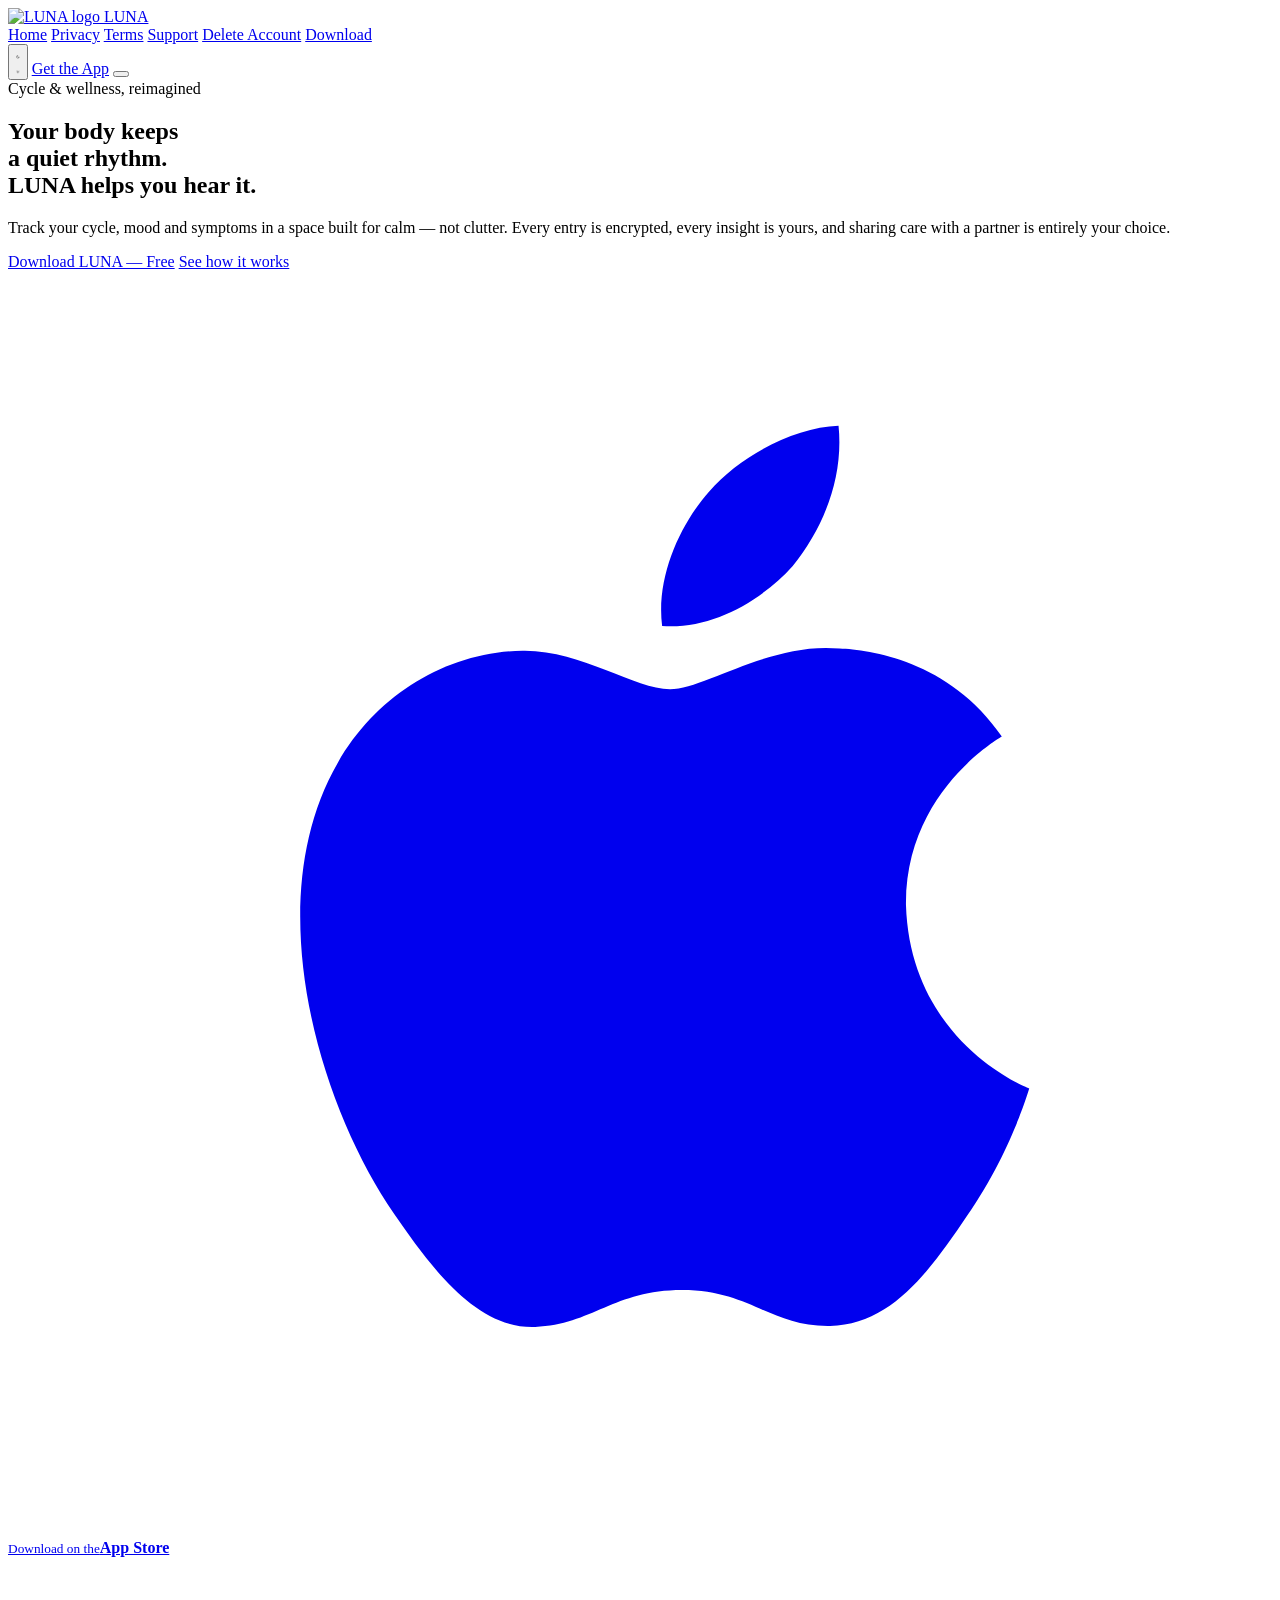
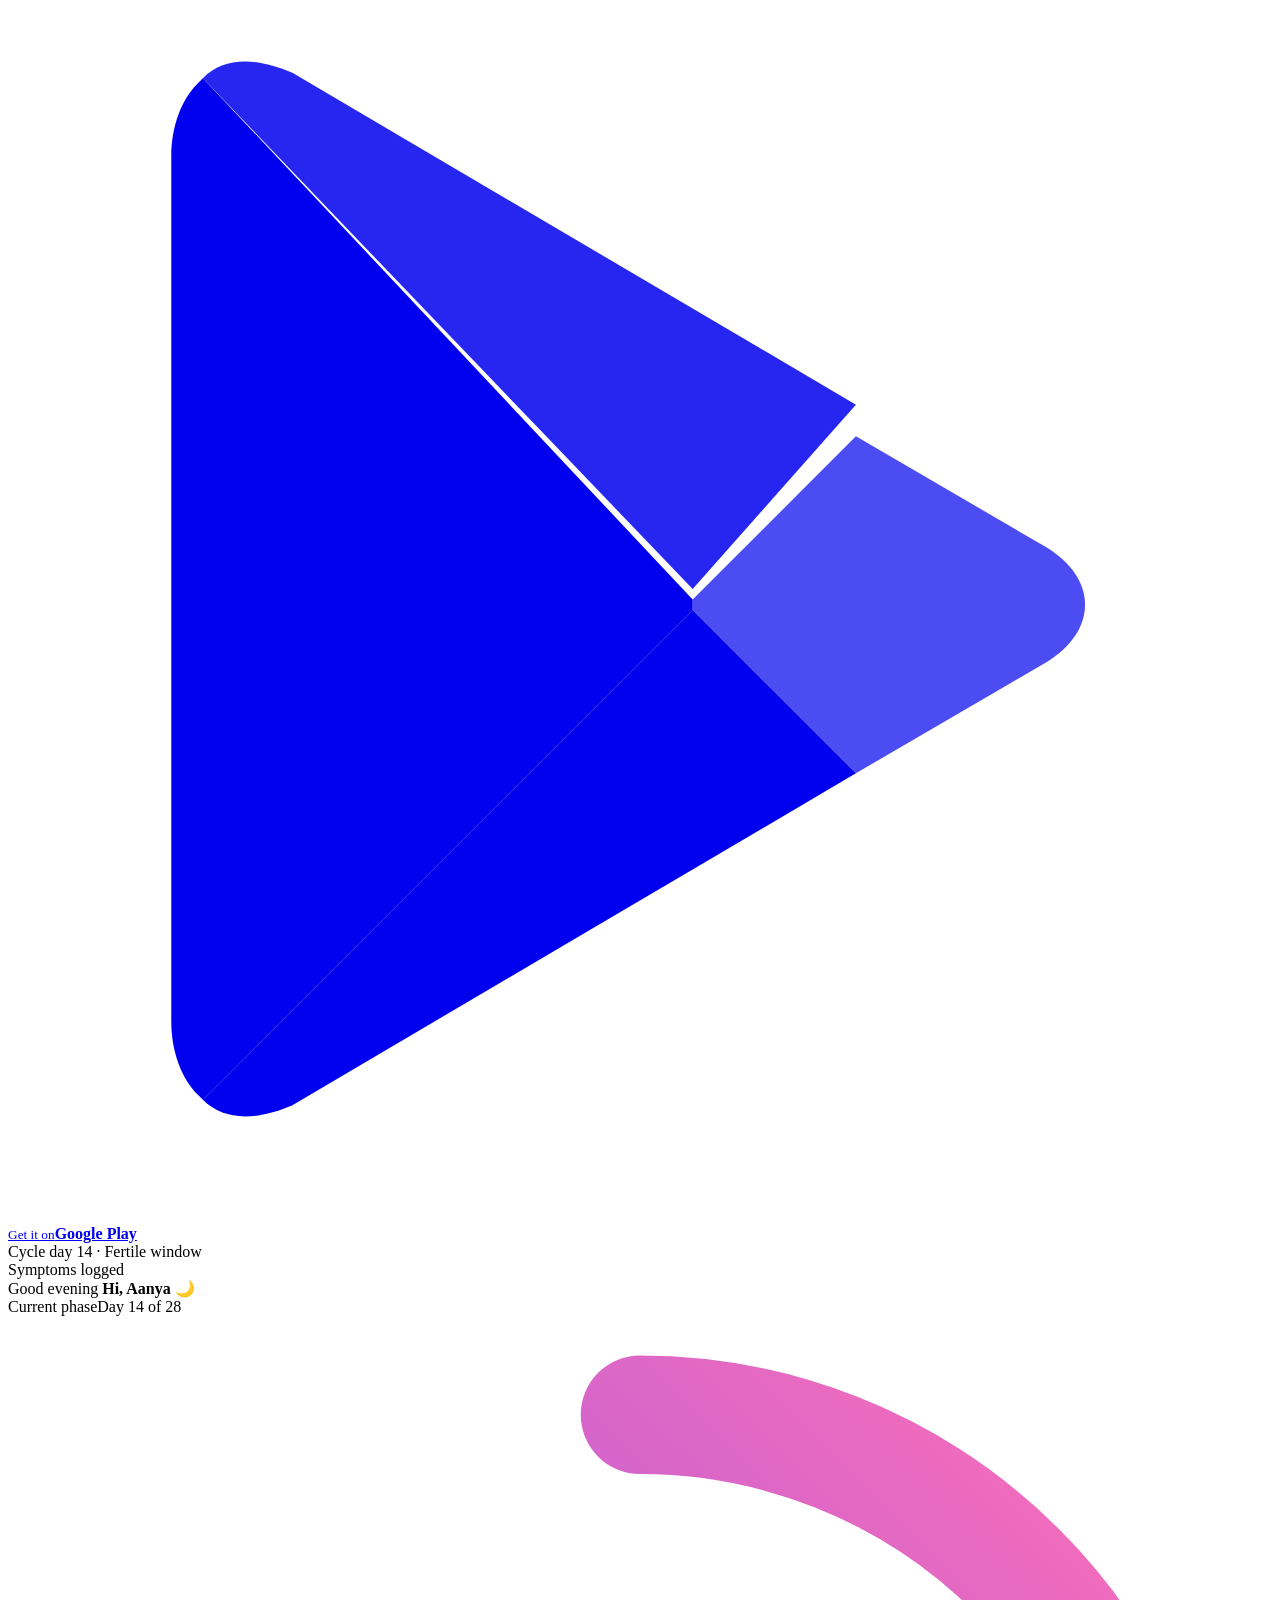
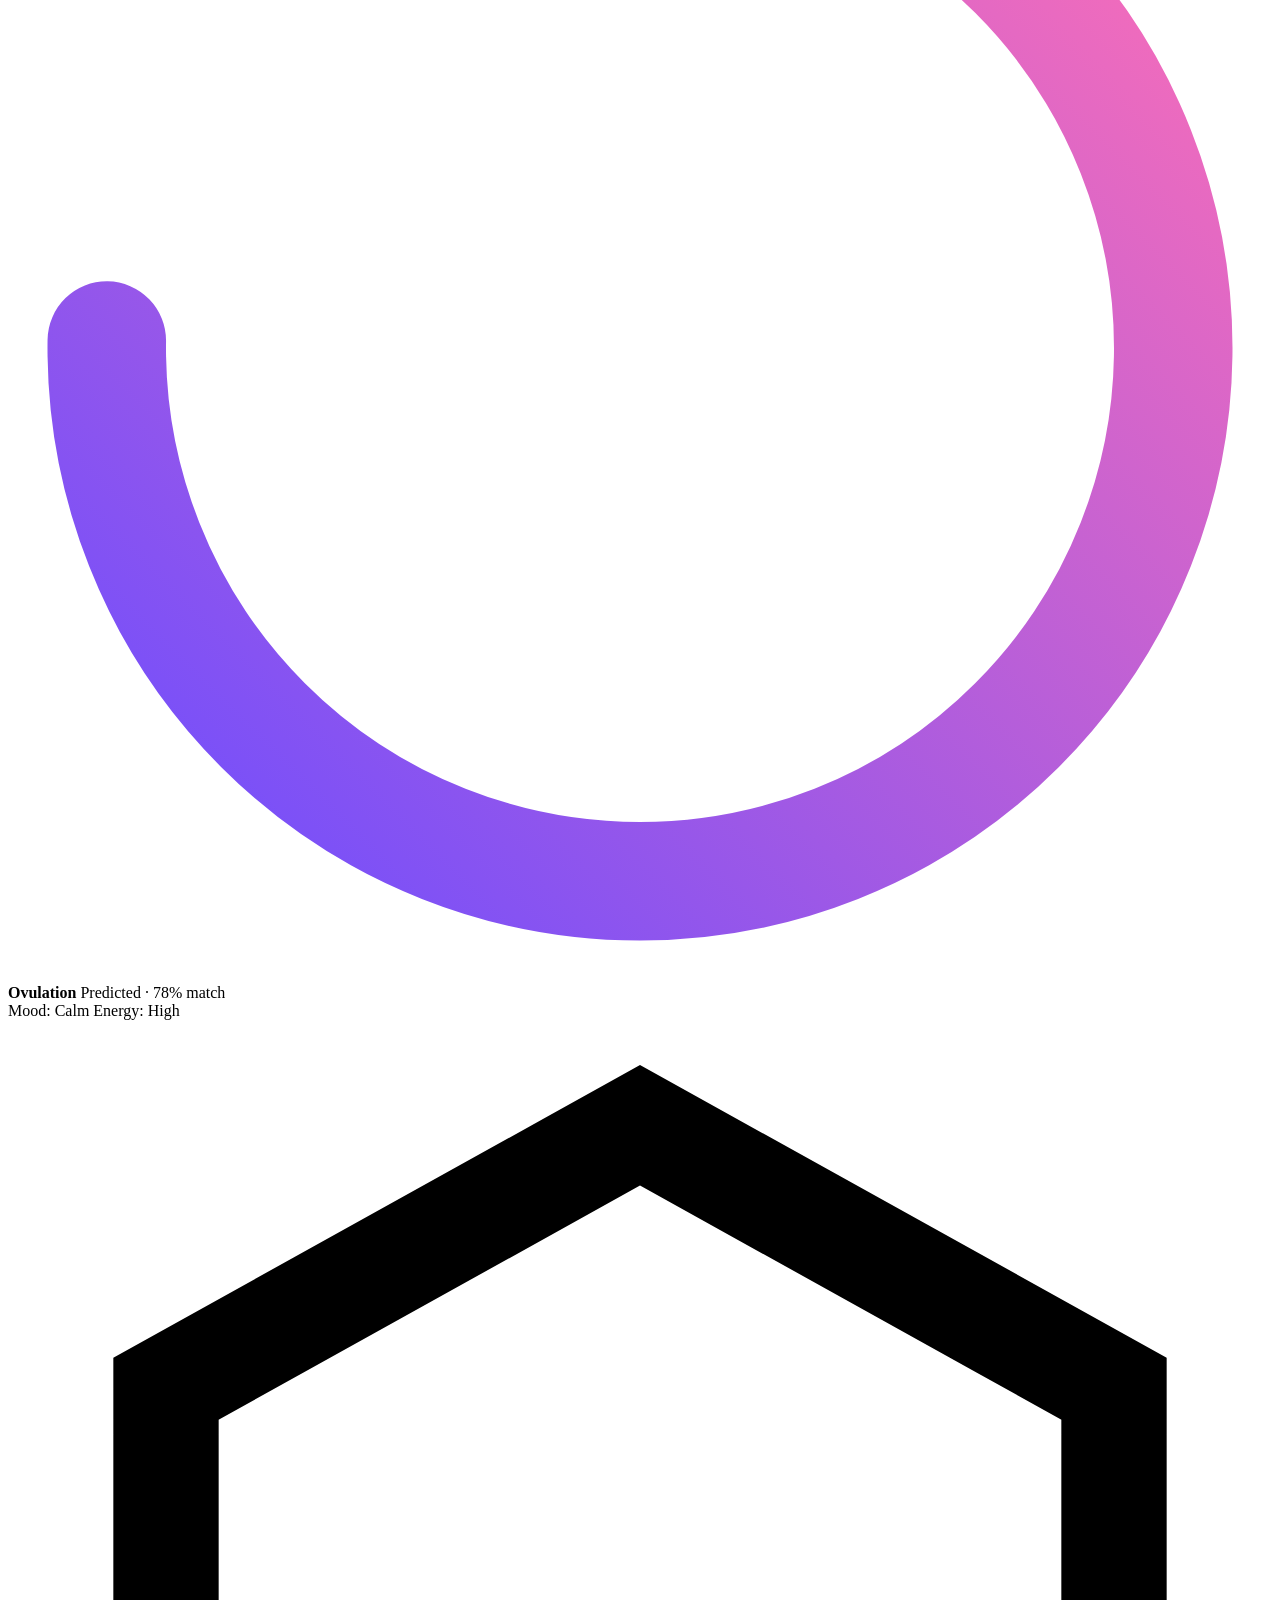
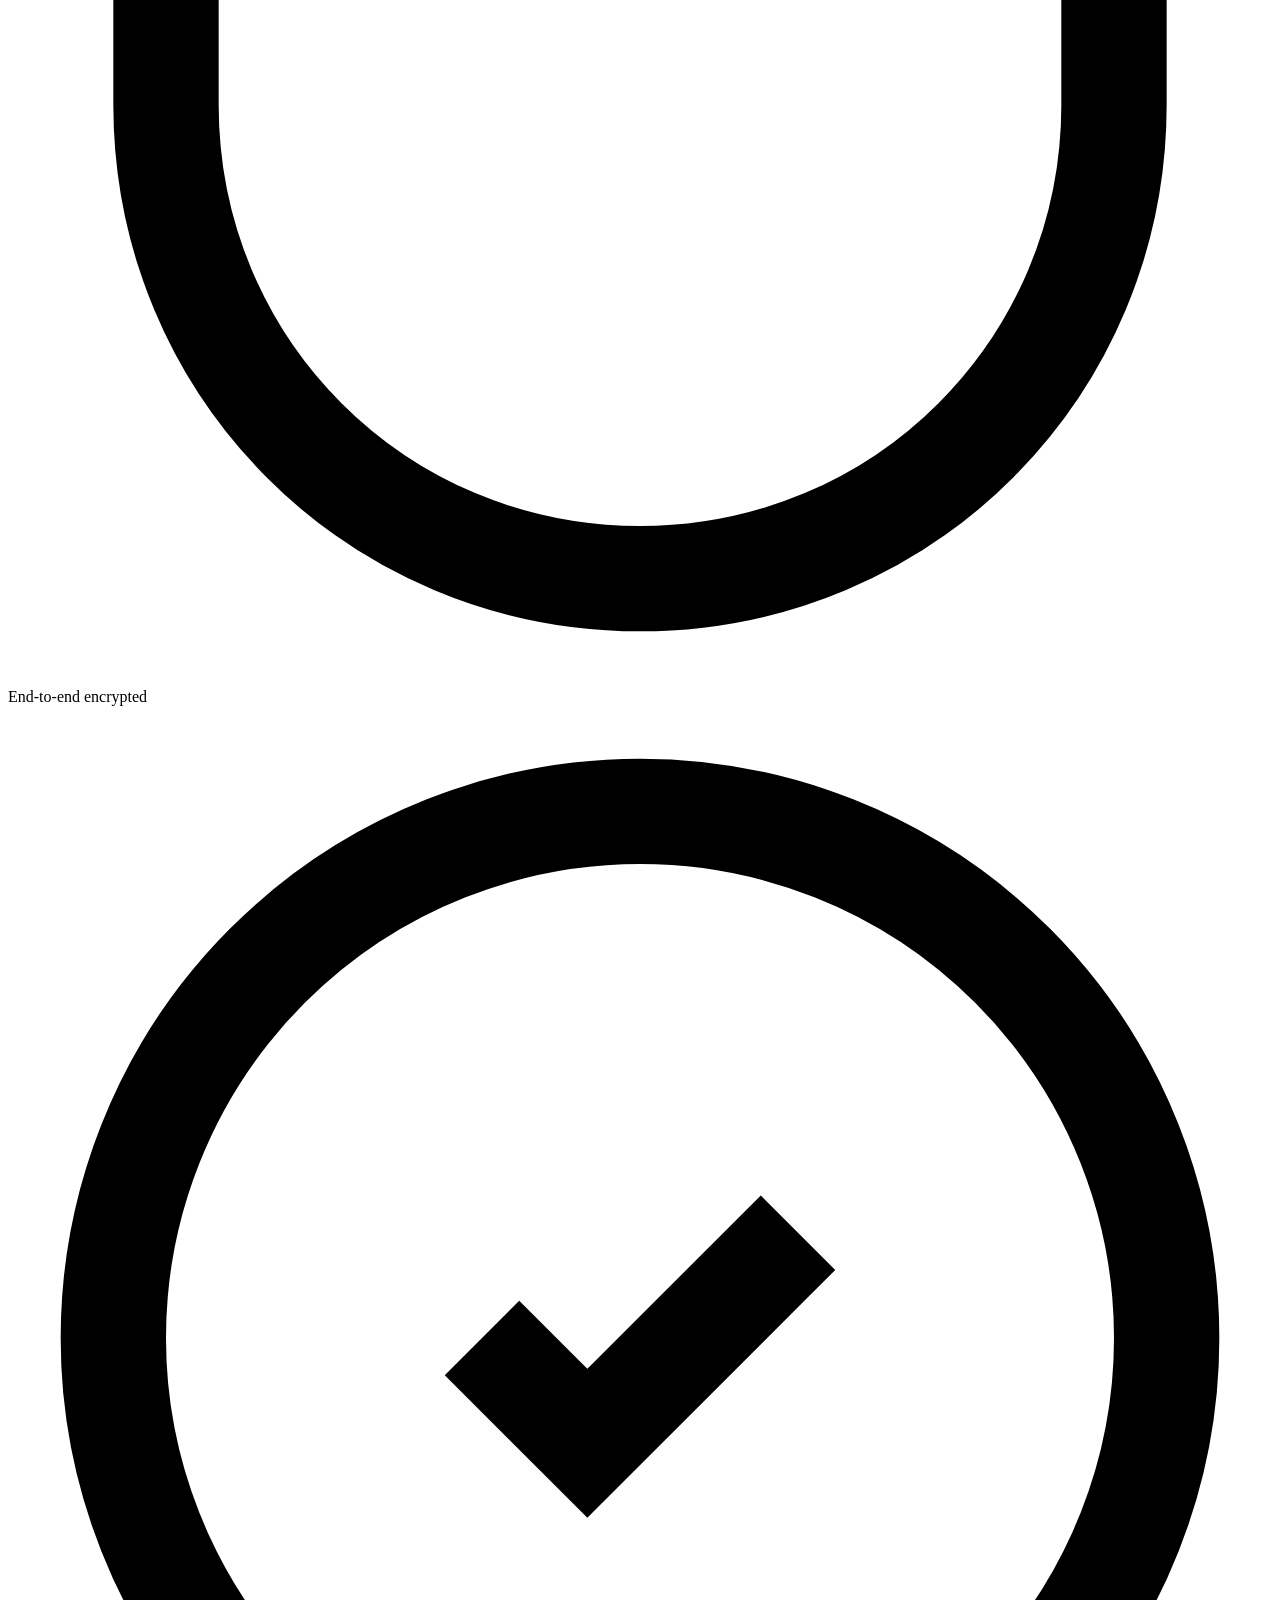
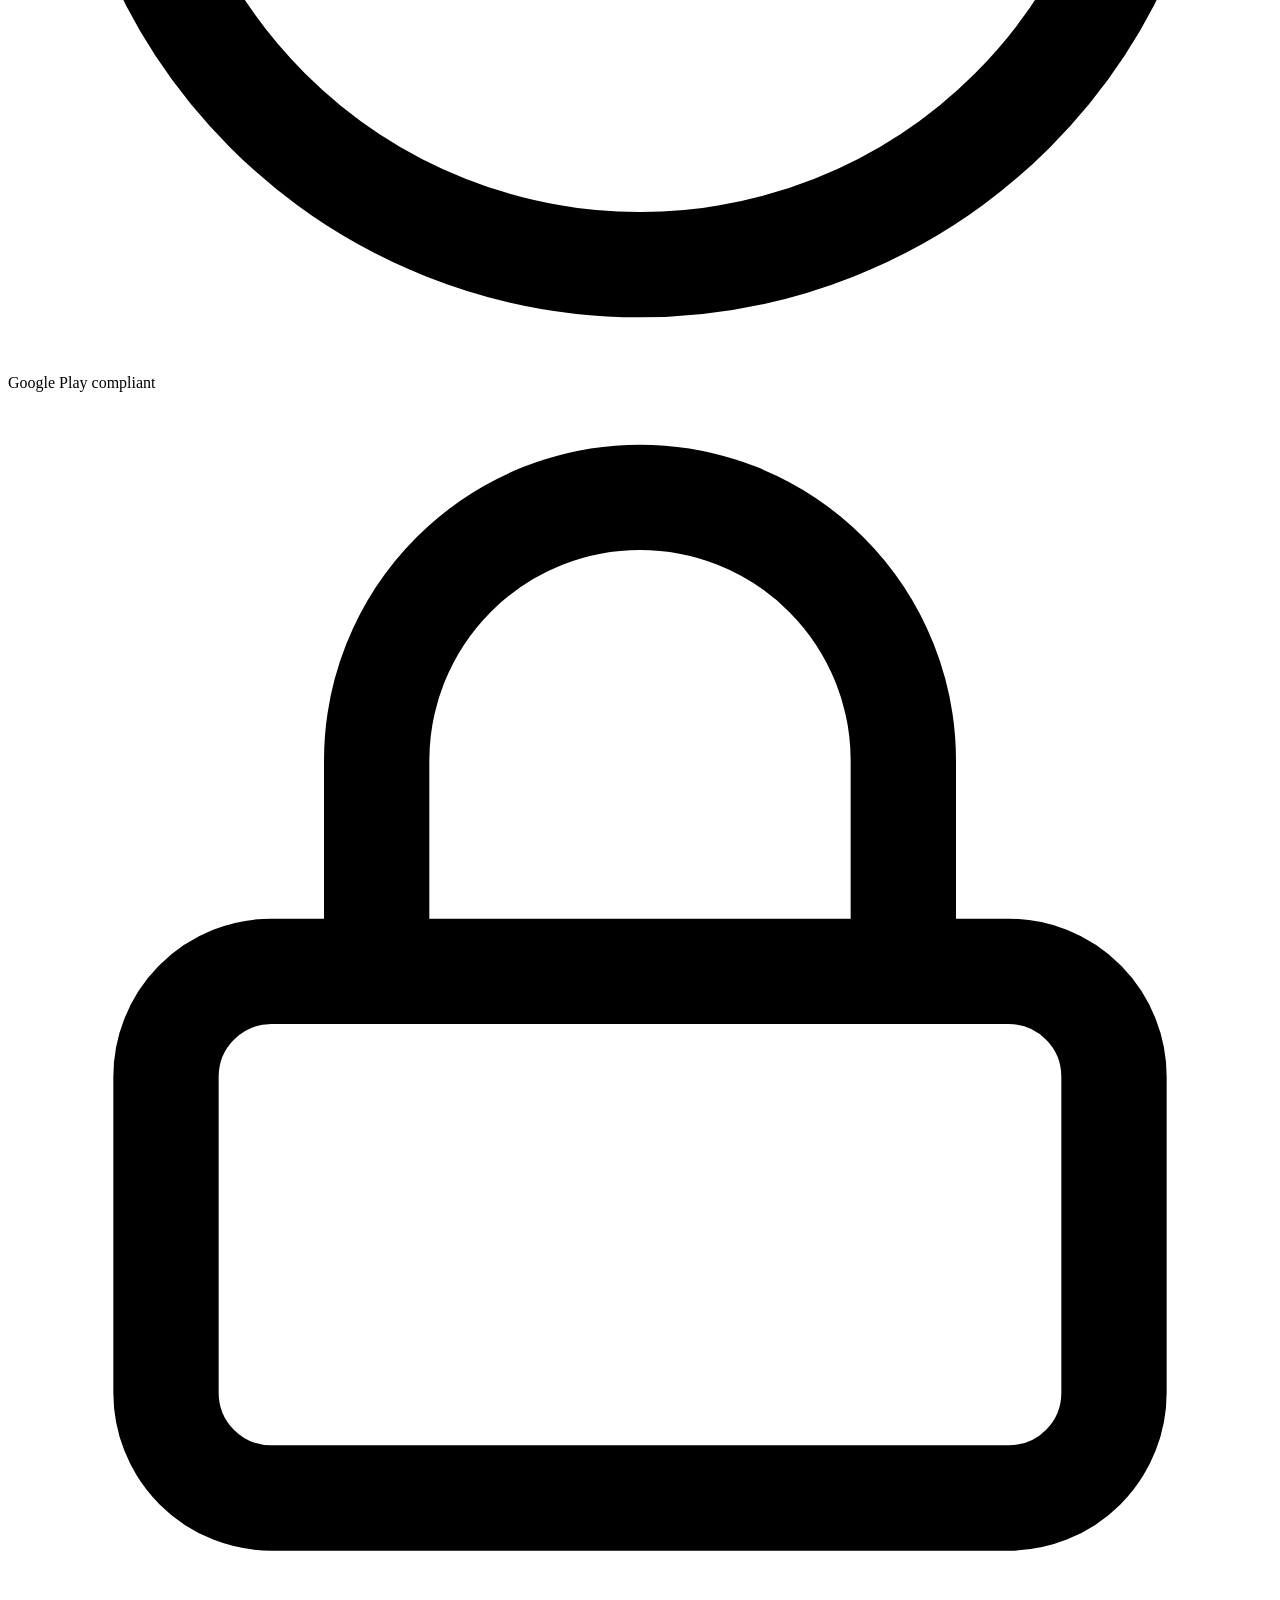
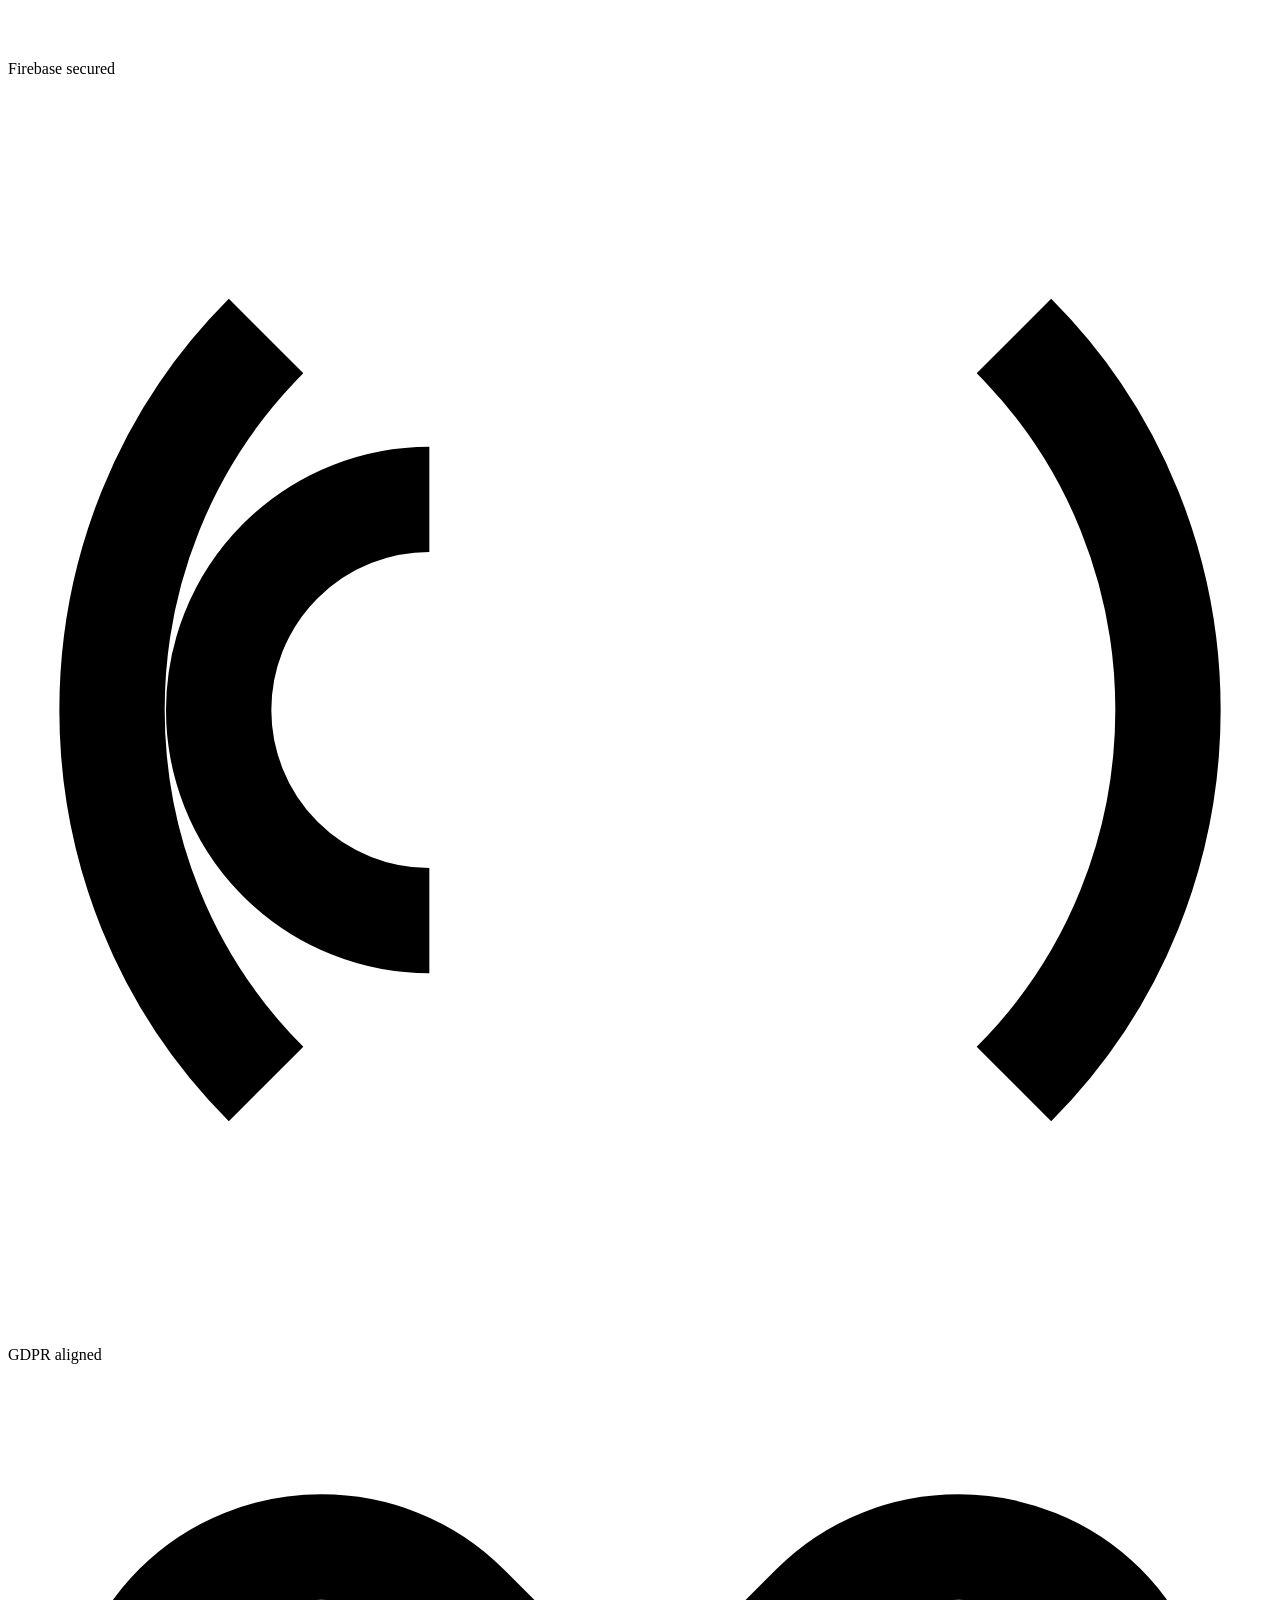
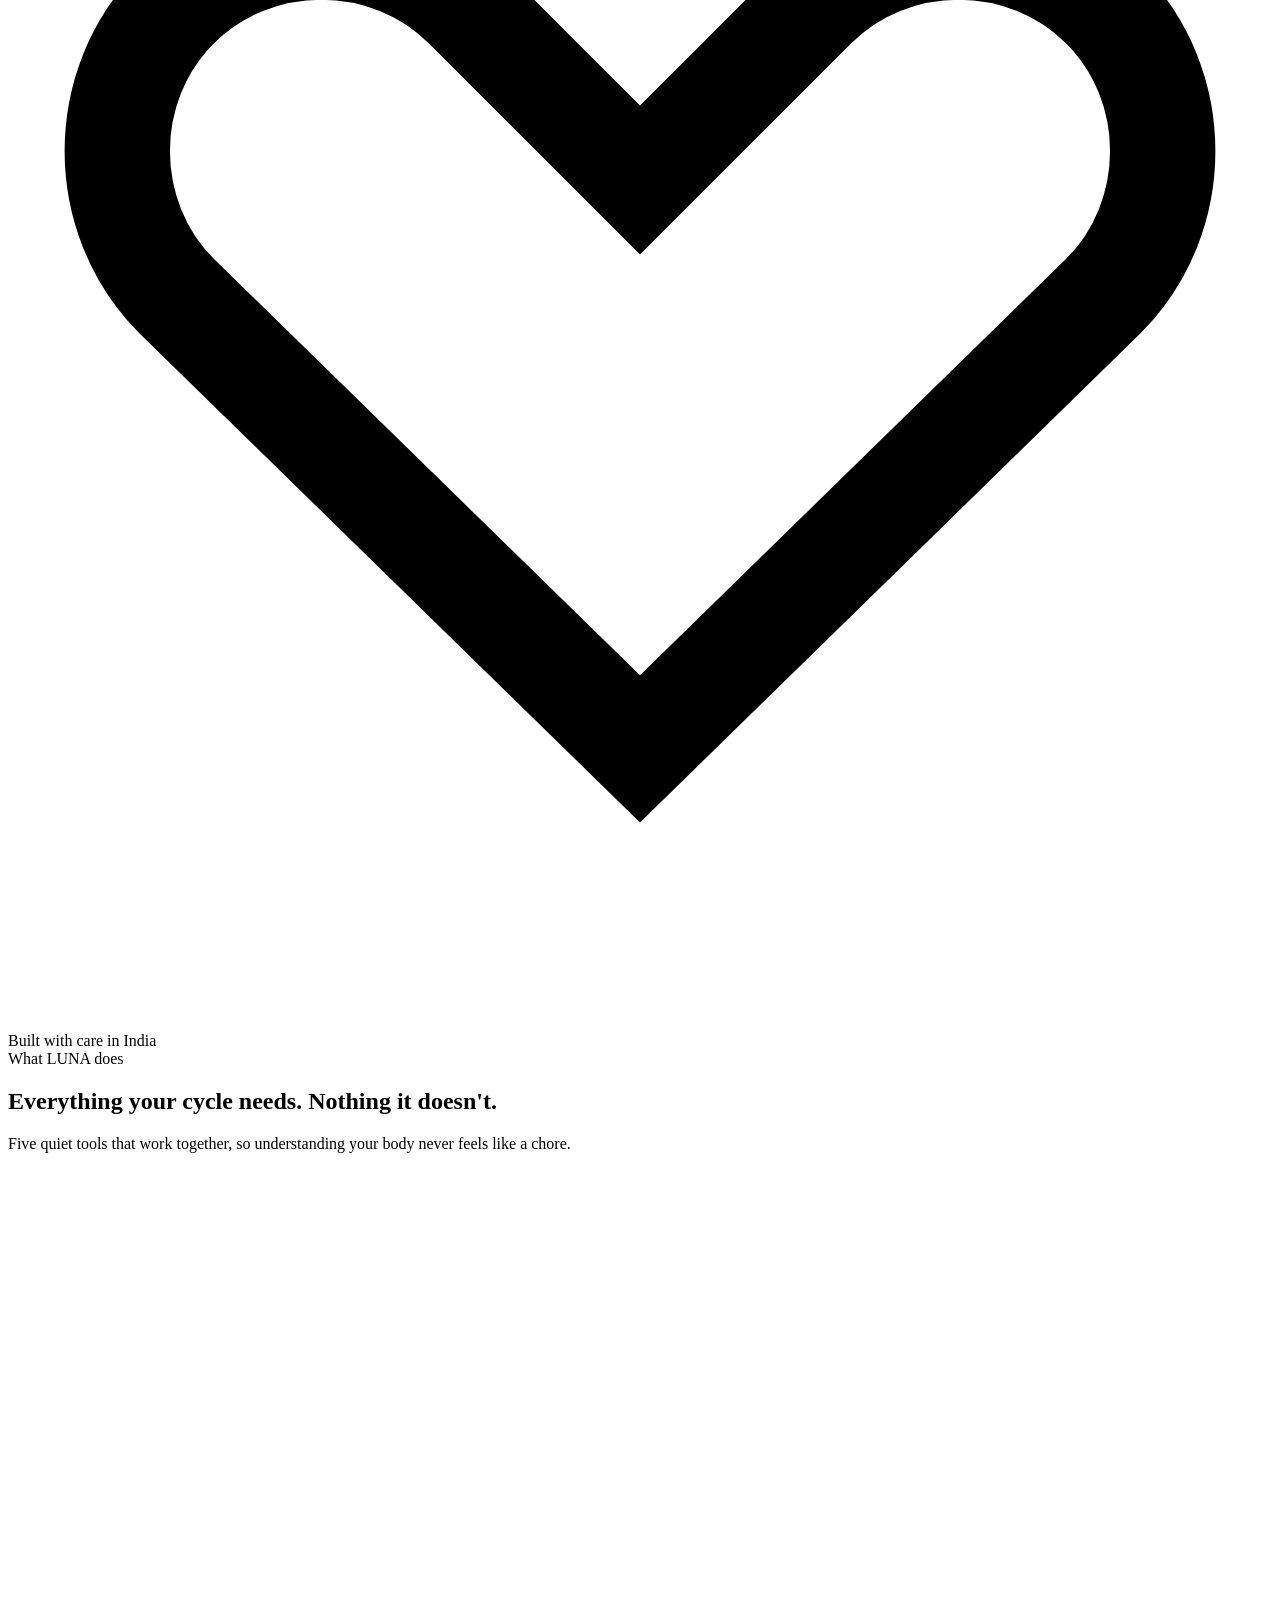
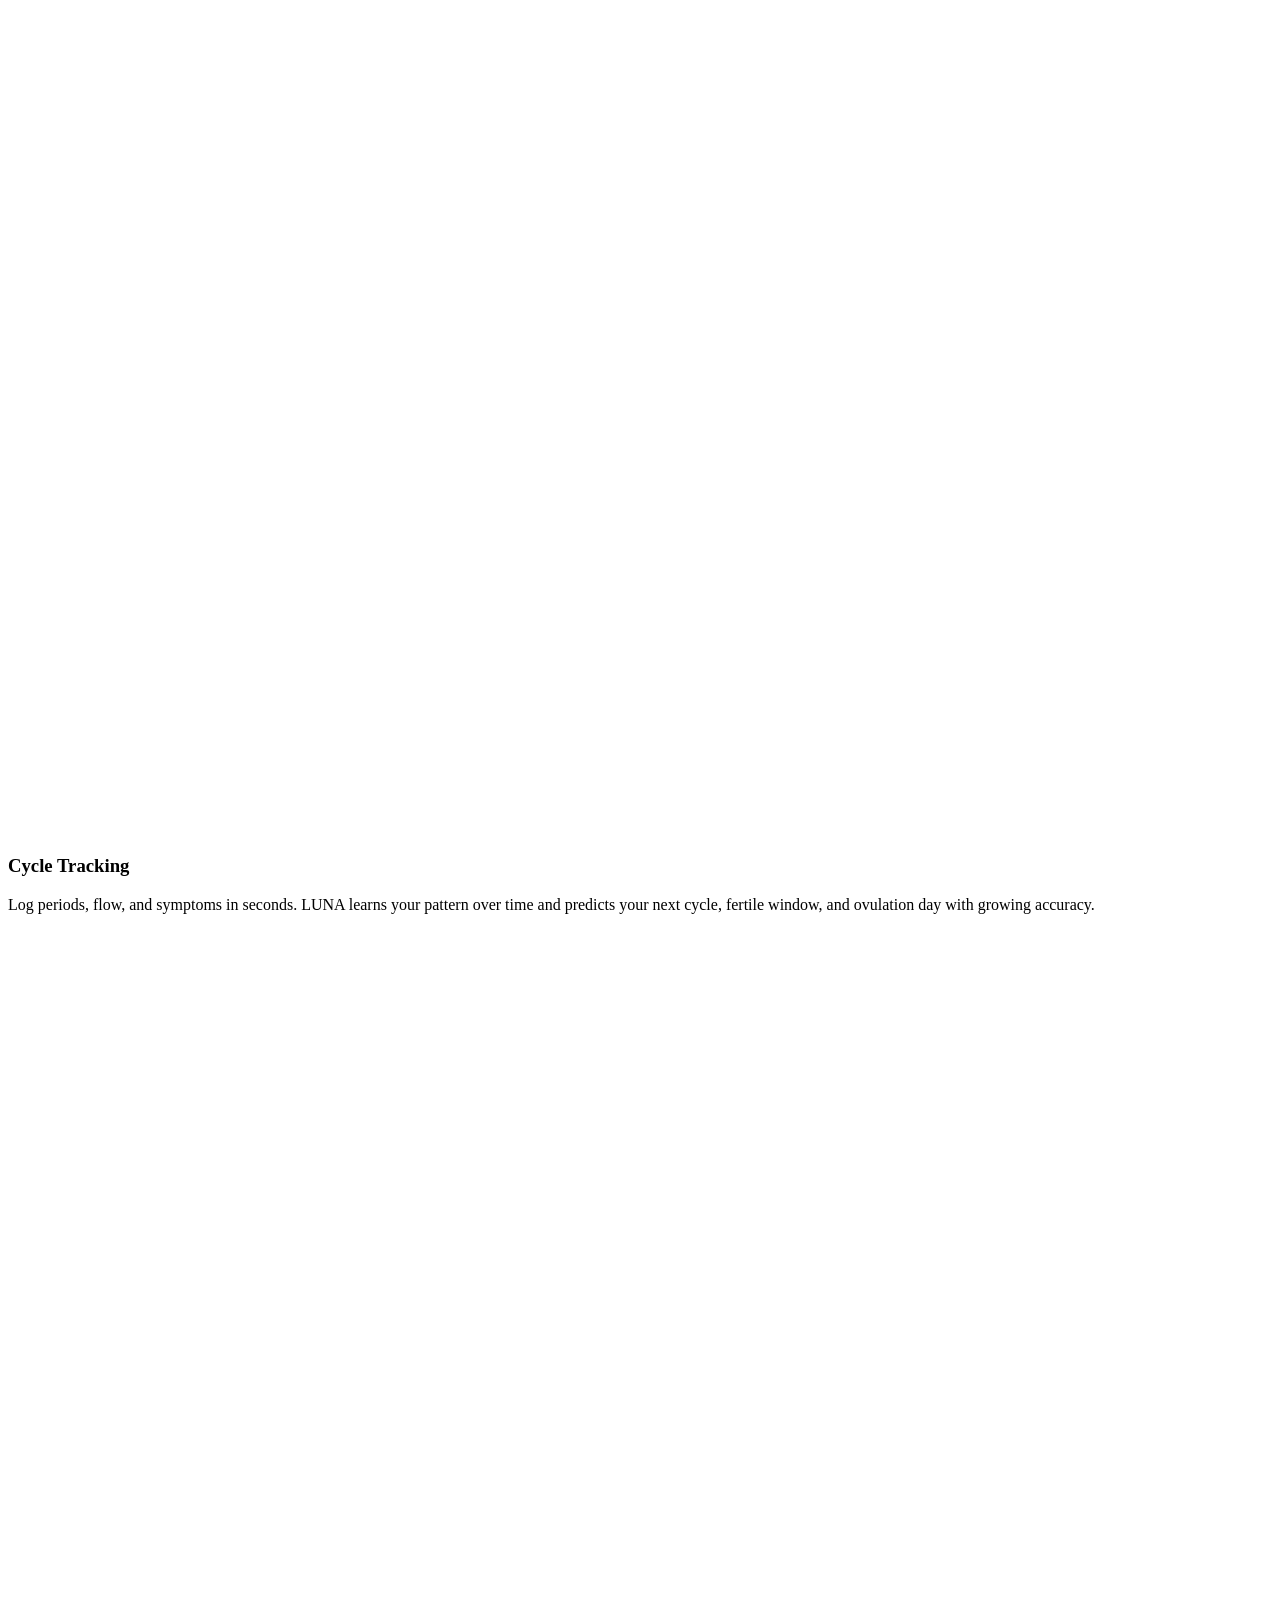
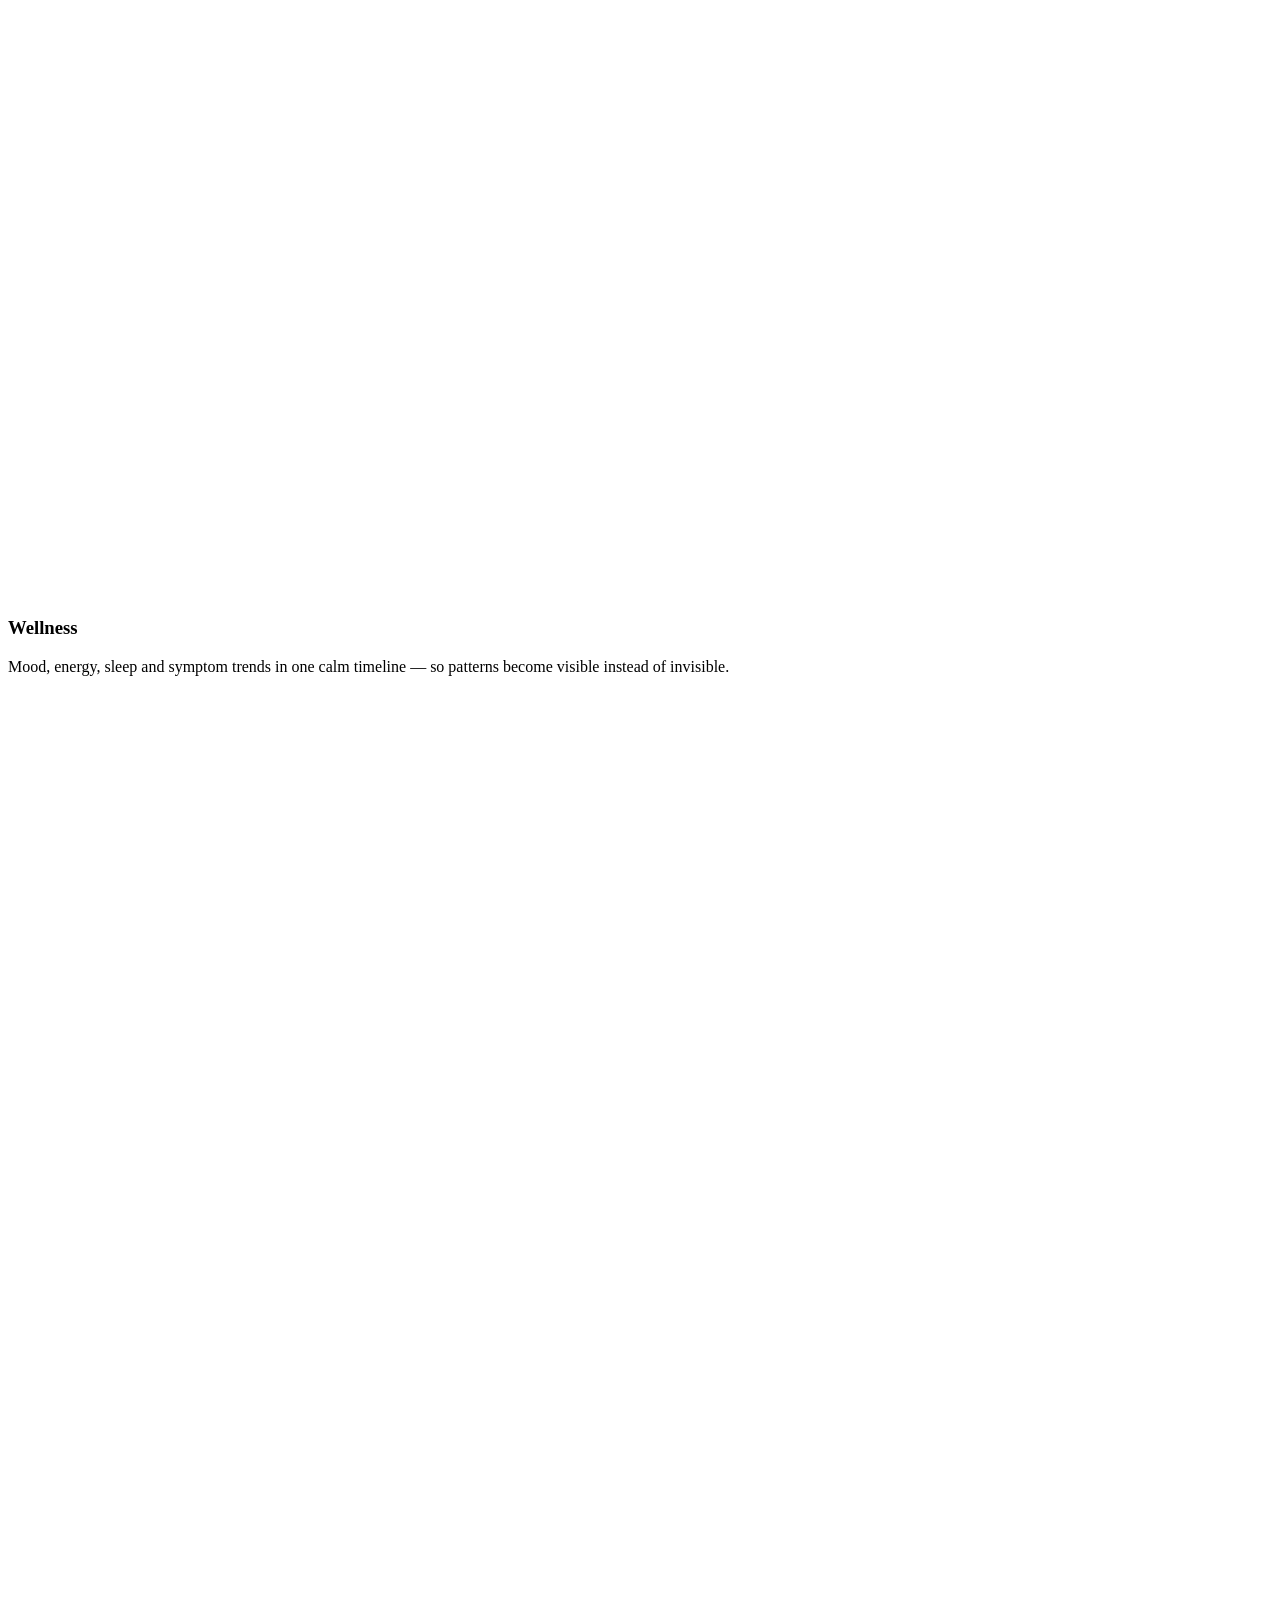
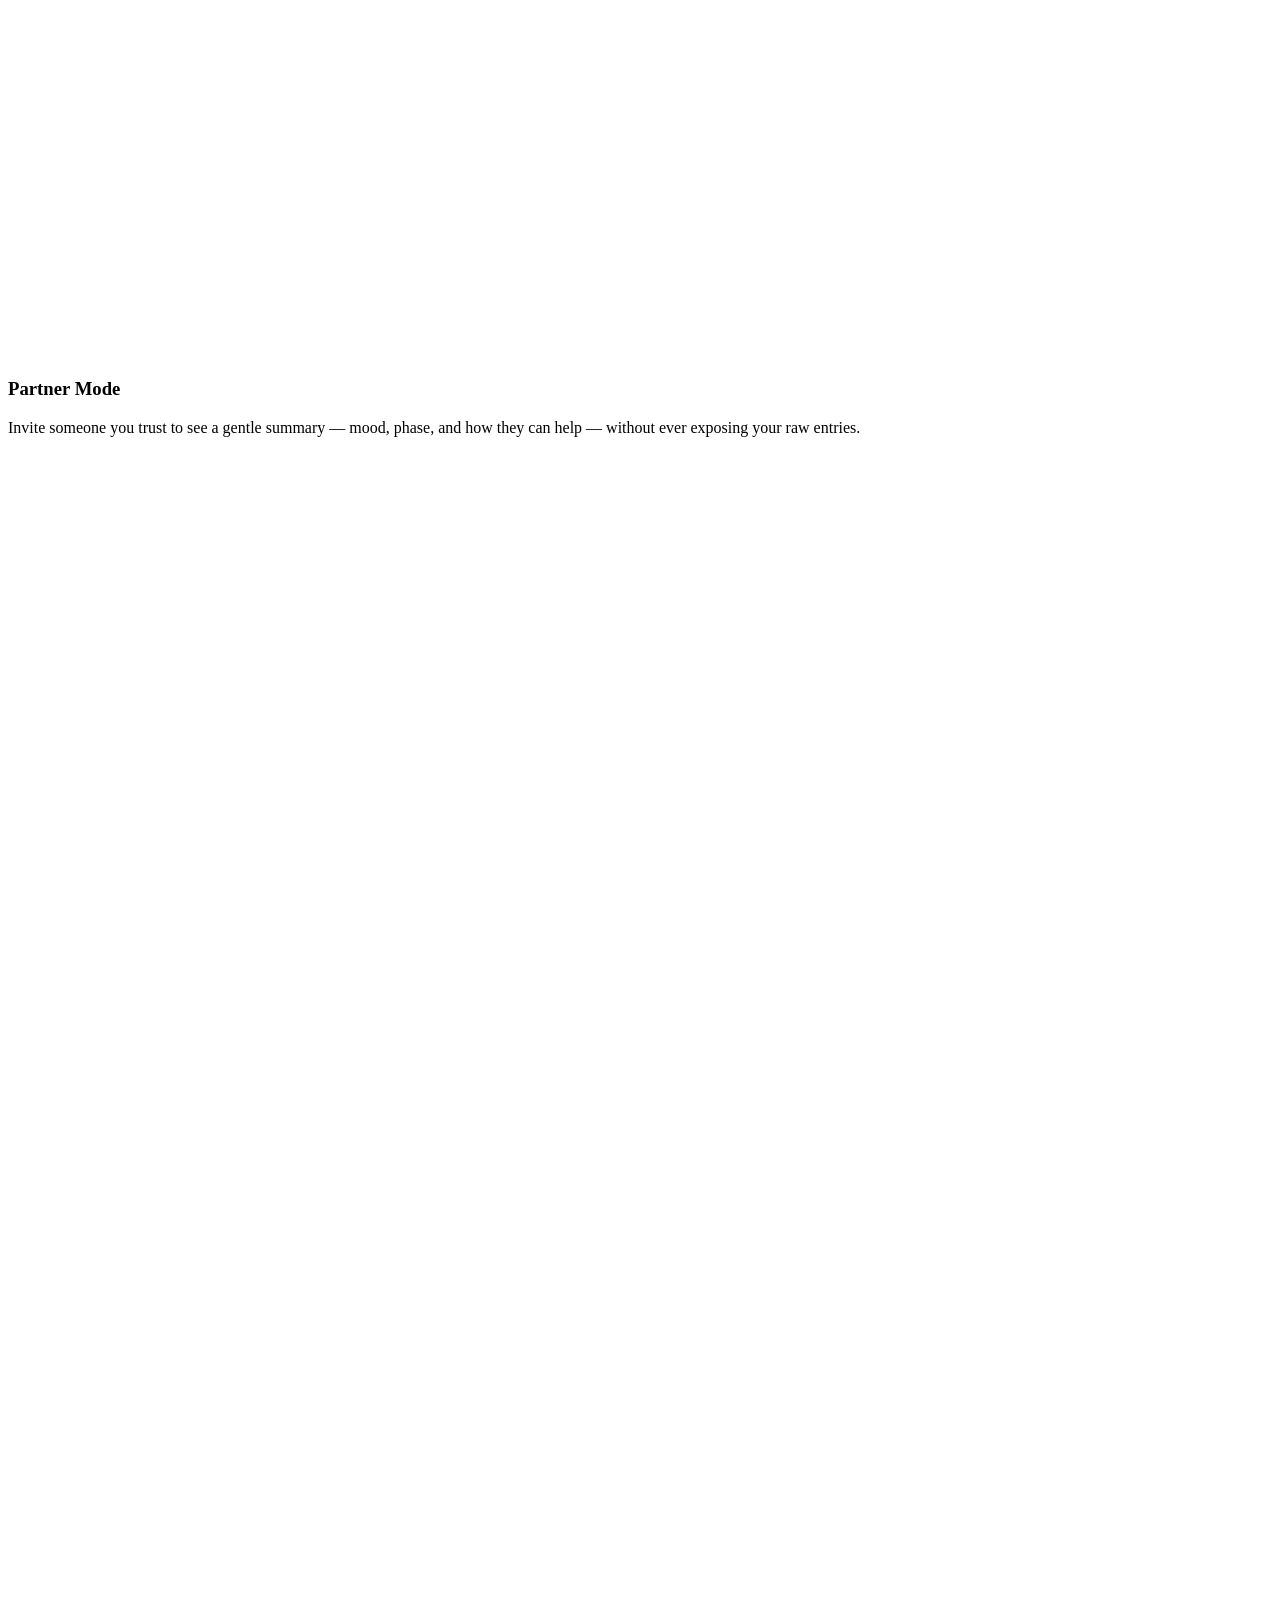
==== index.html @ 2d9a6b45 "Add files via upload" ====
<!DOCTYPE html>
<html lang="en" data-theme="dark">
<head>
<meta charset="UTF-8">
<meta name="viewport" content="width=device-width, initial-scale=1.0">
<title>LUNA — Your Personal Wellness Companion</title>
<meta name="description" content="LUNA is a beautifully private cycle tracking and wellness app. Track your cycle, understand your body, share care with a partner, and keep every detail encrypted and yours alone.">
<meta name="keywords" content="LUNA app, period tracker, cycle tracking app, wellness companion, women's health app, partner mode period tracker">
<meta name="author" content="LUNA">
<link rel="canonical" href="https://luna.tkwebsolutions.in/">

<!-- Open Graph -->
<meta property="og:type" content="website">
<meta property="og:title" content="LUNA — Your Personal Wellness Companion">
<meta property="og:description" content="A calm, private space to track your cycle, understand your body, and share care with someone you trust.">
<meta property="og:url" content="https://luna.tkwebsolutions.in/">
<meta property="og:image" content="https://luna.tkwebsolutions.in/assets/icons/icon-512.png">
<meta property="og:site_name" content="LUNA">

<!-- Twitter -->
<meta name="twitter:card" content="summary_large_image">
<meta name="twitter:title" content="LUNA — Your Personal Wellness Companion">
<meta name="twitter:description" content="A calm, private space to track your cycle, understand your body, and share care with someone you trust.">
<meta name="twitter:image" content="https://luna.tkwebsolutions.in/assets/icons/icon-512.png">

<link rel="icon" type="image/png" sizes="32x32" href="assets/icons/favicon.png">
<link rel="apple-touch-icon" href="assets/icons/icon-180.png">
<link rel="manifest" href="manifest.json">
<meta name="theme-color" content="#0F1021">

<link rel="stylesheet" href="css/style.css">

<script type="application/ld+json">
{
  "@context": "https://schema.org",
  "@type": "MobileApplication",
  "name": "LUNA",
  "operatingSystem": "ANDROID, IOS",
  "applicationCategory": "HealthApplication",
  "description": "LUNA is a private, beautifully designed cycle tracking and wellness companion app with partner mode and end-to-end encrypted health data.",
  "url": "https://luna.tkwebsolutions.in/",
  "offers": {
    "@type": "Offer",
    "price": "0",
    "priceCurrency": "USD"
  },
  "aggregateRating": {
    "@type": "AggregateRating",
    "ratingValue": "4.9",
    "ratingCount": "2140"
  }
}
</script>
</head>
<body>

<div class="aurora"></div>
<div class="noise"></div>

<!-- ============ HEADER ============ -->
<header class="site-header">
  <div class="container">
    <a href="index.html" class="brand">
      <img src="assets/images/app-icon.png" alt="LUNA logo">
      LUNA
    </a>
    <nav class="nav-links" id="navLinks">
      <a href="index.html" class="active">Home</a>
      <a href="privacy-policy.html">Privacy</a>
      <a href="terms.html">Terms</a>
      <a href="support.html">Support</a>
      <a href="delete-account.html">Delete Account</a>
      <a href="#download" class="btn btn-primary btn-sm">Download</a>
    </nav>
    <div class="header-actions">
      <button class="theme-toggle" aria-label="Toggle dark and light theme" aria-pressed="false">
        <svg class="moon" viewBox="0 0 24 24" fill="none" stroke="currentColor" stroke-width="2"><path d="M21 12.79A9 9 0 1 1 11.21 3 7 7 0 0 0 21 12.79Z"/></svg>
        <svg class="sun" viewBox="0 0 24 24" fill="none" stroke="currentColor" stroke-width="2"><circle cx="12" cy="12" r="4"/><path d="M12 2v2M12 20v2M4.93 4.93l1.41 1.41M17.66 17.66l1.41 1.41M2 12h2M20 12h2M6.34 17.66l-1.41 1.41M19.07 4.93l-1.41 1.41"/></svg>
      </button>
      <a href="#download" class="btn btn-primary btn-sm desktop-only">Get the App</a>
      <button class="nav-toggle" id="navToggle" aria-label="Toggle menu" aria-expanded="false">
        <span></span><span></span><span></span>
      </button>
    </div>
  </div>
</header>

<main>
  <!-- ============ HERO ============ -->
  <section class="hero">
    <div class="container">
      <div class="hero-copy" data-reveal>
        <span class="eyebrow">Cycle &amp; wellness, reimagined</span>
        <h1>Your body keeps<br><span class="text-gradient">a quiet rhythm.</span><br>LUNA helps you hear it.</h1>
        <p class="lede">Track your cycle, mood and symptoms in a space built for calm — not clutter. Every entry is encrypted, every insight is yours, and sharing care with a partner is entirely your choice.</p>
        <div class="hero-ctas">
          <a href="#download" class="btn btn-primary">Download LUNA — Free</a>
          <a href="#features" class="btn btn-ghost">See how it works</a>
        </div>
        <div class="store-badges" id="download">
          <a href="#" class="store-badge" aria-label="Download on the App Store">
            <svg viewBox="0 0 24 24" fill="currentColor"><path d="M17.05 12.04c-.02-2.13 1.74-3.15 1.82-3.2-.99-1.45-2.53-1.65-3.08-1.67-1.31-.13-2.56.77-3.22.77-.67 0-1.7-.75-2.8-.73-1.44.02-2.77.84-3.51 2.13-1.5 2.6-.38 6.45 1.07 8.56.71 1.03 1.56 2.19 2.68 2.15 1.08-.04 1.49-.7 2.79-.7 1.3 0 1.67.7 2.81.68 1.16-.02 1.9-1.05 2.6-2.09.83-1.2 1.16-2.36 1.18-2.42-.03-.01-2.26-.87-2.34-3.48zM14.9 5.6c.58-.71.97-1.68.87-2.66-.83.03-1.86.56-2.46 1.25-.54.61-1.01 1.61-.89 2.55.92.07 1.87-.46 2.48-1.14z"/></svg>
            <span class="store-lines"><small>Download on the</small><strong>App Store</strong></span>
          </a>
          <a href="#" class="store-badge" aria-label="Get it on Google Play">
            <svg viewBox="0 0 24 24" fill="currentColor"><path d="M3.6 2.4c-.3.3-.5.8-.5 1.4v16.4c0 .6.2 1.1.5 1.4l.1.1L13 12.4v-.2L3.7 2.3l-.1.1z"/><path d="M16.1 15.5l-3.1-3.1v-.2l3.1-3.1 3.6 2.1c1 .6 1 1.6 0 2.2l-3.6 2.1z" opacity=".7"/><path d="M16.1 15.5 13 12.4 3.7 21.7c.4.4 1 .4 1.7.1l10.7-6.3z"/><path d="M16.1 8.5 5.4 2.2c-.7-.3-1.3-.3-1.7.1L13 12l3.1-3.5z" opacity=".85"/></svg>
            <span class="store-lines"><small>Get it on</small><strong>Google Play</strong></span>
          </a>
        </div>
      </div>

      <div class="hero-visual" data-reveal="scale">
        <div class="cycle-ring spin"></div>
        <div class="cycle-ring spin-slow"></div>
        <div class="float-chip chip-a"><span class="dot"></span> Cycle day 14 · Fertile window</div>
        <div class="float-chip chip-b"><span class="dot"></span> Symptoms logged</div>
        <div class="phone">
          <div class="phone-screen">
            <div class="phone-notch"></div>
            <div class="phone-greeting">
              <span>Good evening</span>
              <strong>Hi, Aanya 🌙</strong>
            </div>
            <div class="phone-card">
              <div class="row"><span>Current phase</span><span>Day 14 of 28</span></div>
              <div class="phone-ring-wrap">
                <svg class="phone-ring" viewBox="0 0 64 64">
                  <circle cx="32" cy="32" r="27" fill="none" stroke="rgba(255,255,255,0.12)" stroke-width="6"/>
                  <circle cx="32" cy="32" r="27" fill="none" stroke="url(#ringGrad)" stroke-width="6" stroke-linecap="round" stroke-dasharray="169.6" stroke-dashoffset="42" transform="rotate(-90 32 32)"/>
                  <defs>
                    <linearGradient id="ringGrad" x1="0" y1="0" x2="1" y2="1">
                      <stop offset="0%" stop-color="#6C4DFF"/>
                      <stop offset="100%" stop-color="#FF6FB5"/>
                    </linearGradient>
                  </defs>
                </svg>
                <div class="phone-ring-text">
                  <strong>Ovulation</strong>
                  <span>Predicted · 78% match</span>
                </div>
              </div>
              <div class="phone-tags">
                <span class="phone-tag">Mood: Calm</span>
                <span class="phone-tag">Energy: High</span>
              </div>
            </div>
            <div class="phone-nav">
              <i></i><i></i><i></i><i></i>
            </div>
          </div>
        </div>
      </div>
    </div>
  </section>

  <!-- ============ TRUST STRIP ============ -->
  <section class="trust-strip" data-reveal>
    <div class="container">
      <div class="trust-item"><svg viewBox="0 0 24 24" fill="none" stroke="currentColor" stroke-width="2"><path d="M12 2 3 7v6c0 5 4 9 9 9s9-4 9-9V7l-9-5Z"/></svg> End-to-end encrypted</div>
      <div class="trust-item"><svg viewBox="0 0 24 24" fill="none" stroke="currentColor" stroke-width="2"><circle cx="12" cy="12" r="10"/><path d="m9 12 2 2 4-4"/></svg> Google Play compliant</div>
      <div class="trust-item"><svg viewBox="0 0 24 24" fill="none" stroke="currentColor" stroke-width="2"><rect x="3" y="11" width="18" height="10" rx="2"/><path d="M7 11V7a5 5 0 0 1 10 0v4"/></svg> Firebase secured</div>
      <div class="trust-item"><svg viewBox="0 0 24 24" fill="none" stroke="currentColor" stroke-width="2"><path d="M4.9 19.1C1 15.2 1 8.8 4.9 4.9M19.1 4.9c3.9 3.9 3.9 10.3 0 14.2M8 16a4 4 0 1 1 0-8"/></svg> GDPR aligned</div>
      <div class="trust-item"><svg viewBox="0 0 24 24" fill="none" stroke="currentColor" stroke-width="2"><path d="M20.8 4.6c-1.5-1.5-4-1.5-5.5 0L12 7.9 8.7 4.6c-1.5-1.5-4-1.5-5.5 0-1.5 1.5-1.5 4 0 5.5L12 18.7l8.8-8.6c1.5-1.5 1.5-4 0-5.5Z"/></svg> Built with care in India</div>
    </div>
  </section>

  <!-- ============ FEATURES ============ -->
  <section class="section" id="features">
    <div class="container">
      <div class="section-head" data-reveal>
        <span class="eyebrow">What LUNA does</span>
        <h2>Everything your cycle needs. Nothing it doesn't.</h2>
        <p>Five quiet tools that work together, so understanding your body never feels like a chore.</p>
      </div>

      <div class="feature-grid">
        <div class="feature-card glass span-2" data-reveal>
          <div class="ficon"><svg viewBox="0 0 24 24" fill="none" stroke="#fff" stroke-width="2"><rect x="3" y="4" width="18" height="18" rx="3"/><path d="M16 2v4M8 2v4M3 10h18"/><circle cx="8" cy="15" r="1.5" fill="#fff"/><circle cx="12" cy="15" r="1.5" fill="#fff"/><circle cx="16" cy="15" r="1.5" fill="#fff"/></svg></div>
          <h3>Cycle Tracking</h3>
          <p>Log periods, flow, and symptoms in seconds. LUNA learns your pattern over time and predicts your next cycle, fertile window, and ovulation day with growing accuracy.</p>
        </div>
        <div class="feature-card glass" data-reveal>
          <div class="ficon"><svg viewBox="0 0 24 24" fill="none" stroke="#fff" stroke-width="2"><path d="M12 21s-7-4.5-9.5-9A5.5 5.5 0 0 1 12 6a5.5 5.5 0 0 1 9.5 6c-2.5 4.5-9.5 9-9.5 9Z"/></svg></div>
          <h3>Wellness</h3>
          <p>Mood, energy, sleep and symptom trends in one calm timeline — so patterns become visible instead of invisible.</p>
        </div>
        <div class="feature-card glass" data-reveal>
          <div class="ficon"><svg viewBox="0 0 24 24" fill="none" stroke="#fff" stroke-width="2"><path d="M17 20h5v-1a4 4 0 0 0-3-3.87M9 20H4v-1a4 4 0 0 1 3-3.87m5-6.13a4 4 0 1 1 0 8 4 4 0 0 1 0-8ZM17 8a3 3 0 1 0-2.83-4"/></svg></div>
          <h3>Partner Mode</h3>
          <p>Invite someone you trust to see a gentle summary — mood, phase, and how they can help — without ever exposing your raw entries.</p>
        </div>
        <div class="feature-card glass" data-reveal>
          <div class="ficon"><svg viewBox="0 0 24 24" fill="none" stroke="#fff" stroke-width="2"><path d="M18 8a6 6 0 1 0-12 0c0 7-3 9-3 9h18s-3-2-3-9"/><path d="M13.7 21a2 2 0 0 1-3.4 0"/></svg></div>
          <h3>Smart Notifications</h3>
          <p>Quiet, well-timed reminders for logging, upcoming periods and predicted ovulation — never noisy, always relevant.</p>
        </div>
        <div class="feature-card glass span-2" data-reveal>
          <div class="ficon"><svg viewBox="0 0 24 24" fill="none" stroke="#fff" stroke-width="2"><path d="M12 2 3 7v6c0 5 4 9 9 9s9-4 9-9V7l-9-5Z"/><path d="M9 12l2 2 4-4"/></svg></div>
          <h3>Privacy First</h3>
          <p>Your health data is encrypted end-to-end and never sold or shared with advertisers. You can export or permanently delete everything, any time, from inside the app.</p>
        </div>
      </div>
    </div>
  </section>

  <!-- ============ HOW IT WORKS / PHASES ============ -->
  <section class="section">
    <div class="container">
      <div class="section-head" data-reveal>
        <span class="eyebrow">Inside a cycle</span>
        <h2>LUNA follows the four phases with you</h2>
        <p>Each phase brings different energy, mood and symptoms. LUNA labels them clearly so you always know where you are.</p>
      </div>
      <div class="phase-row">
        <div class="phase" data-reveal>
          <div class="phase-moon"><svg viewBox="0 0 24 24" fill="none" stroke="var(--accent)" stroke-width="2"><path d="M12 3a9 9 0 1 0 9 9c0-.5 0-1-.1-1.5A7 7 0 0 1 12 3Z"/></svg></div>
          <h3>Menstrual</h3>
          <p>Rest-focused. LUNA tracks flow intensity and cramps so patterns are easy to spot.</p>
        </div>
        <div class="phase" data-reveal>
          <div class="phase-moon"><svg viewBox="0 0 24 24" fill="none" stroke="var(--secondary)" stroke-width="2"><circle cx="12" cy="12" r="9"/><path d="M12 3a9 9 0 0 0 0 18Z" fill="var(--secondary)" stroke="none" opacity=".25"/></svg></div>
          <h3>Follicular</h3>
          <p>Energy usually rises. A good window for logging mood and planning ahead.</p>
        </div>
        <div class="phase" data-reveal>
          <div class="phase-moon"><svg viewBox="0 0 24 24" fill="none" stroke="var(--primary)" stroke-width="2"><circle cx="12" cy="12" r="9" fill="var(--primary)" opacity=".2" stroke="none"/><circle cx="12" cy="12" r="9"/></svg></div>
          <h3>Ovulation</h3>
          <p>LUNA predicts your fertile window using your logged history and cycle length.</p>
        </div>
        <div class="phase" data-reveal>
          <div class="phase-moon"><svg viewBox="0 0 24 24" fill="none" stroke="var(--mint)" stroke-width="2"><path d="M12 3a9 9 0 1 0 9 9 9 9 0 0 1-9-9Z"/></svg></div>
          <h3>Luteal</h3>
          <p>Symptom tracking helps you notice PMS patterns before they arrive.</p>
        </div>
      </div>
    </div>
  </section>

  <!-- ============ STATS ============ -->
  <section class="section">
    <div class="container">
      <div class="stats-band glass" data-reveal="scale">
        <div class="cycle-ring spin" style="--ring-size:640px; top:-120px; right:-160px; opacity:.25;"></div>
        <div class="stats-grid">
          <div class="stat"><strong>2.1M+</strong><span>Cycles logged</span></div>
          <div class="stat"><strong>98.6%</strong><span>Prediction accuracy*</span></div>
          <div class="stat"><strong>4.9 / 5</strong><span>Average rating</span></div>
          <div class="stat"><strong>100%</strong><span>Data stays encrypted</span></div>
        </div>
      </div>
    </div>
  </section>

  <!-- ============ TESTIMONIALS ============ -->
  <section class="section">
    <div class="container">
      <div class="section-head" data-reveal>
        <span class="eyebrow">From the LUNA community</span>
        <h2>Loved for feeling like a companion, not a spreadsheet</h2>
      </div>
      <div class="testi-track-wrap">
        <div class="testi-track">
          <div class="testi-card glass" data-reveal>
            <div class="testi-stars">★★★★★</div>
            <p>"LUNA is the first tracker that doesn't overwhelm me with charts I don't understand. It just tells me what's happening, gently."</p>
            <div class="testi-person"><div class="testi-avatar">R</div><div><strong>Riya M.</strong><span>User since 2025</span></div></div>
          </div>
          <div class="testi-card glass" data-reveal>
            <div class="testi-stars">★★★★★</div>
            <p>"Partner mode changed how my husband shows up for me every month. He actually knows what phase I'm in now."</p>
            <div class="testi-person"><div class="testi-avatar">S</div><div><strong>Sana K.</strong><span>Partner Mode user</span></div></div>
          </div>
          <div class="testi-card glass" data-reveal>
            <div class="testi-stars">★★★★★</div>
            <p>"The predictions got scary accurate after two cycles. And the dark theme at midnight is genuinely beautiful."</p>
            <div class="testi-person"><div class="testi-avatar">P</div><div><strong>Priya D.</strong><span>User since 2024</span></div></div>
          </div>
          <div class="testi-card glass" data-reveal>
            <div class="testi-stars">★★★★★</div>
            <p>"I export a PDF for my gynecologist every visit now. Saves us both so much time."</p>
            <div class="testi-person"><div class="testi-avatar">A</div><div><strong>Anjali T.</strong><span>User since 2025</span></div></div>
          </div>
        </div>
      </div>
      <div class="testi-controls">
        <button data-testi-prev aria-label="Previous testimonial"><svg viewBox="0 0 24 24" fill="none" stroke="currentColor" stroke-width="2"><path d="m15 18-6-6 6-6"/></svg></button>
        <button data-testi-next aria-label="Next testimonial"><svg viewBox="0 0 24 24" fill="none" stroke="currentColor" stroke-width="2"><path d="m9 18 6-6-6-6"/></svg></button>
      </div>
    </div>
  </section>

  <!-- ============ PRIVACY PILLARS ============ -->
  <section class="section">
    <div class="container">
      <div class="section-head" data-reveal>
        <span class="eyebrow">Why you can trust LUNA</span>
        <h2>Privacy isn't a setting. It's the foundation.</h2>
      </div>
      <div class="pillars">
        <div class="pillar glass" data-reveal>
          <svg viewBox="0 0 24 24" fill="none" stroke="currentColor" stroke-width="2"><rect x="3" y="11" width="18" height="10" rx="2"/><path d="M7 11V7a5 5 0 0 1 10 0v4"/></svg>
          <h3>Encrypted at rest</h3>
          <p>Health entries are encrypted on your device before they ever reach the cloud.</p>
        </div>
        <div class="pillar glass" data-reveal>
          <svg viewBox="0 0 24 24" fill="none" stroke="currentColor" stroke-width="2"><path d="M3 12a9 9 0 1 0 18 0 9 9 0 0 0-18 0Z"/><path d="M12 7v5l3 3"/></svg>
          <h3>You control retention</h3>
          <p>Export a PDF report or wipe your account entirely — the choice, and the data, are yours.</p>
        </div>
        <div class="pillar glass" data-reveal>
          <svg viewBox="0 0 24 24" fill="none" stroke="currentColor" stroke-width="2"><path d="M20.8 4.6c-1.5-1.5-4-1.5-5.5 0L12 7.9 8.7 4.6c-1.5-1.5-4-1.5-5.5 0-1.5 1.5-1.5 4 0 5.5L12 18.7l8.8-8.6c1.5-1.5 1.5-4 0-5.5Z"/></svg>
          <h3>Never sold</h3>
          <p>No ad networks, no data brokers. LUNA doesn't monetize your health information — ever.</p>
        </div>
        <div class="pillar glass" data-reveal>
          <svg viewBox="0 0 24 24" fill="none" stroke="currentColor" stroke-width="2"><path d="m9 12 2 2 4-4"/><circle cx="12" cy="12" r="9"/></svg>
          <h3>Play &amp; App Store aligned</h3>
          <p>Built to Google Play's health-app data policy and Apple's App Store privacy requirements from day one.</p>
        </div>
      </div>
    </div>
  </section>

  <!-- ============ FAQ ============ -->
  <section class="section" id="faq">
    <div class="container">
      <div class="section-head" data-reveal>
        <span class="eyebrow">Questions</span>
        <h2>Good to know</h2>
      </div>
      <div class="faq-list">
        <div class="faq-item glass open" data-reveal>
          <button class="faq-q">Is LUNA free to use? <span class="plus"></span></button>
          <div class="faq-a"><p>Yes. Core cycle tracking, wellness logging and reminders are free. Partner Mode and PDF exports are included at no extra cost during our current release.</p></div>
        </div>
        <div class="faq-item glass" data-reveal>
          <button class="faq-q">Who can see my data? <span class="plus"></span></button>
          <div class="faq-a"><p>Only you, by default. If you turn on Partner Mode, your chosen partner sees a limited, phase-level summary that you control — never your raw entries.</p></div>
        </div>
        <div class="faq-item glass" data-reveal>
          <button class="faq-q">Can I use LUNA without an account? <span class="plus"></span></button>
          <div class="faq-a"><p>You can browse the app, but signing in with Google or email is required to sync and encrypt your data safely across devices.</p></div>
        </div>
        <div class="faq-item glass" data-reveal>
          <button class="faq-q">How accurate are the predictions? <span class="plus"></span></button>
          <div class="faq-a"><p>LUNA's predictions improve with every cycle you log, typically reaching high accuracy after two to three logged cycles. Predictions are estimates, not medical diagnoses.</p></div>
        </div>
        <div class="faq-item glass" data-reveal>
          <button class="faq-q">How do I delete my account and data? <span class="plus"></span></button>
          <div class="faq-a"><p>Go to Settings → Delete Account in the app, or use our <a href="delete-account.html" style="color:var(--accent); text-decoration:underline;">Delete Account page</a>. All data is permanently removed within 30 days.</p></div>
        </div>
      </div>
    </div>
  </section>

  <!-- ============ CTA ============ -->
  <section class="section">
    <div class="container">
      <div class="cta-band" data-reveal="scale">
        <h2>Start listening to your cycle today</h2>
        <p>Free to download. Private by design. Ready whenever you are.</p>
        <div class="hero-ctas">
          <a href="#download" class="btn btn-primary">Download for iOS</a>
          <a href="#download" class="btn btn-ghost">Download for Android</a>
        </div>
      </div>
    </div>
  </section>
</main>

<!-- ============ FOOTER ============ -->
<footer class="site-footer">
  <div class="container">
    <div class="footer-top">
      <div class="footer-brand">
        <a href="index.html" class="brand"><img src="assets/images/app-icon.png" alt="LUNA logo">LUNA</a>
        <p>A calm, private space to track your cycle and understand your body — built with care.</p>
        <div class="footer-social">
          <a href="#" aria-label="Instagram"><svg viewBox="0 0 24 24" fill="none" stroke="currentColor" stroke-width="2"><rect x="3" y="3" width="18" height="18" rx="5"/><circle cx="12" cy="12" r="4"/><circle cx="17.5" cy="6.5" r="1" fill="currentColor" stroke="none"/></svg></a>
          <a href="#" aria-label="Twitter / X"><svg viewBox="0 0 24 24" fill="currentColor"><path d="M18.9 2H22l-7.6 8.7L23 22h-6.9l-5.4-6.6L4.5 22H1.4l8.1-9.3L1 2h7l4.9 6 6-6Z"/></svg></a>
          <a href="mailto:support@lunaapp.in" aria-label="Email"><svg viewBox="0 0 24 24" fill="none" stroke="currentColor" stroke-width="2"><rect x="3" y="5" width="18" height="14" rx="2"/><path d="m3 7 9 6 9-6"/></svg></a>
        </div>
      </div>
      <div class="footer-col">
        <h4>Product</h4>
        <ul>
          <li><a href="index.html#features">Features</a></li>
          <li><a href="index.html#faq">FAQ</a></li>
          <li><a href="index.html#download">Download</a></li>
        </ul>
      </div>
      <div class="footer-col">
        <h4>Company</h4>
        <ul>
          <li><a href="privacy-policy.html">Privacy Policy</a></li>
          <li><a href="terms.html">Terms of Service</a></li>
          <li><a href="delete-account.html">Delete Account</a></li>
        </ul>
      </div>
      <div class="footer-col">
        <h4>Support</h4>
        <ul>
          <li><a href="support.html">Help Center</a></li>
          <li><a href="mailto:support@lunaapp.in">support@lunaapp.in</a></li>
          <li><a href="support.html#contact">Contact Us</a></li>
        </ul>
      </div>
    </div>
    <div class="footer-bottom">
      <span>© <span data-year></span> LUNA by TK Web Solutions. All rights reserved.</span>
      <span class="made">Crafted with 🌙 in Rajasthan, India</span>
    </div>
  </div>
</footer>

<script src="js/main.js"></script>
</body>
</html>
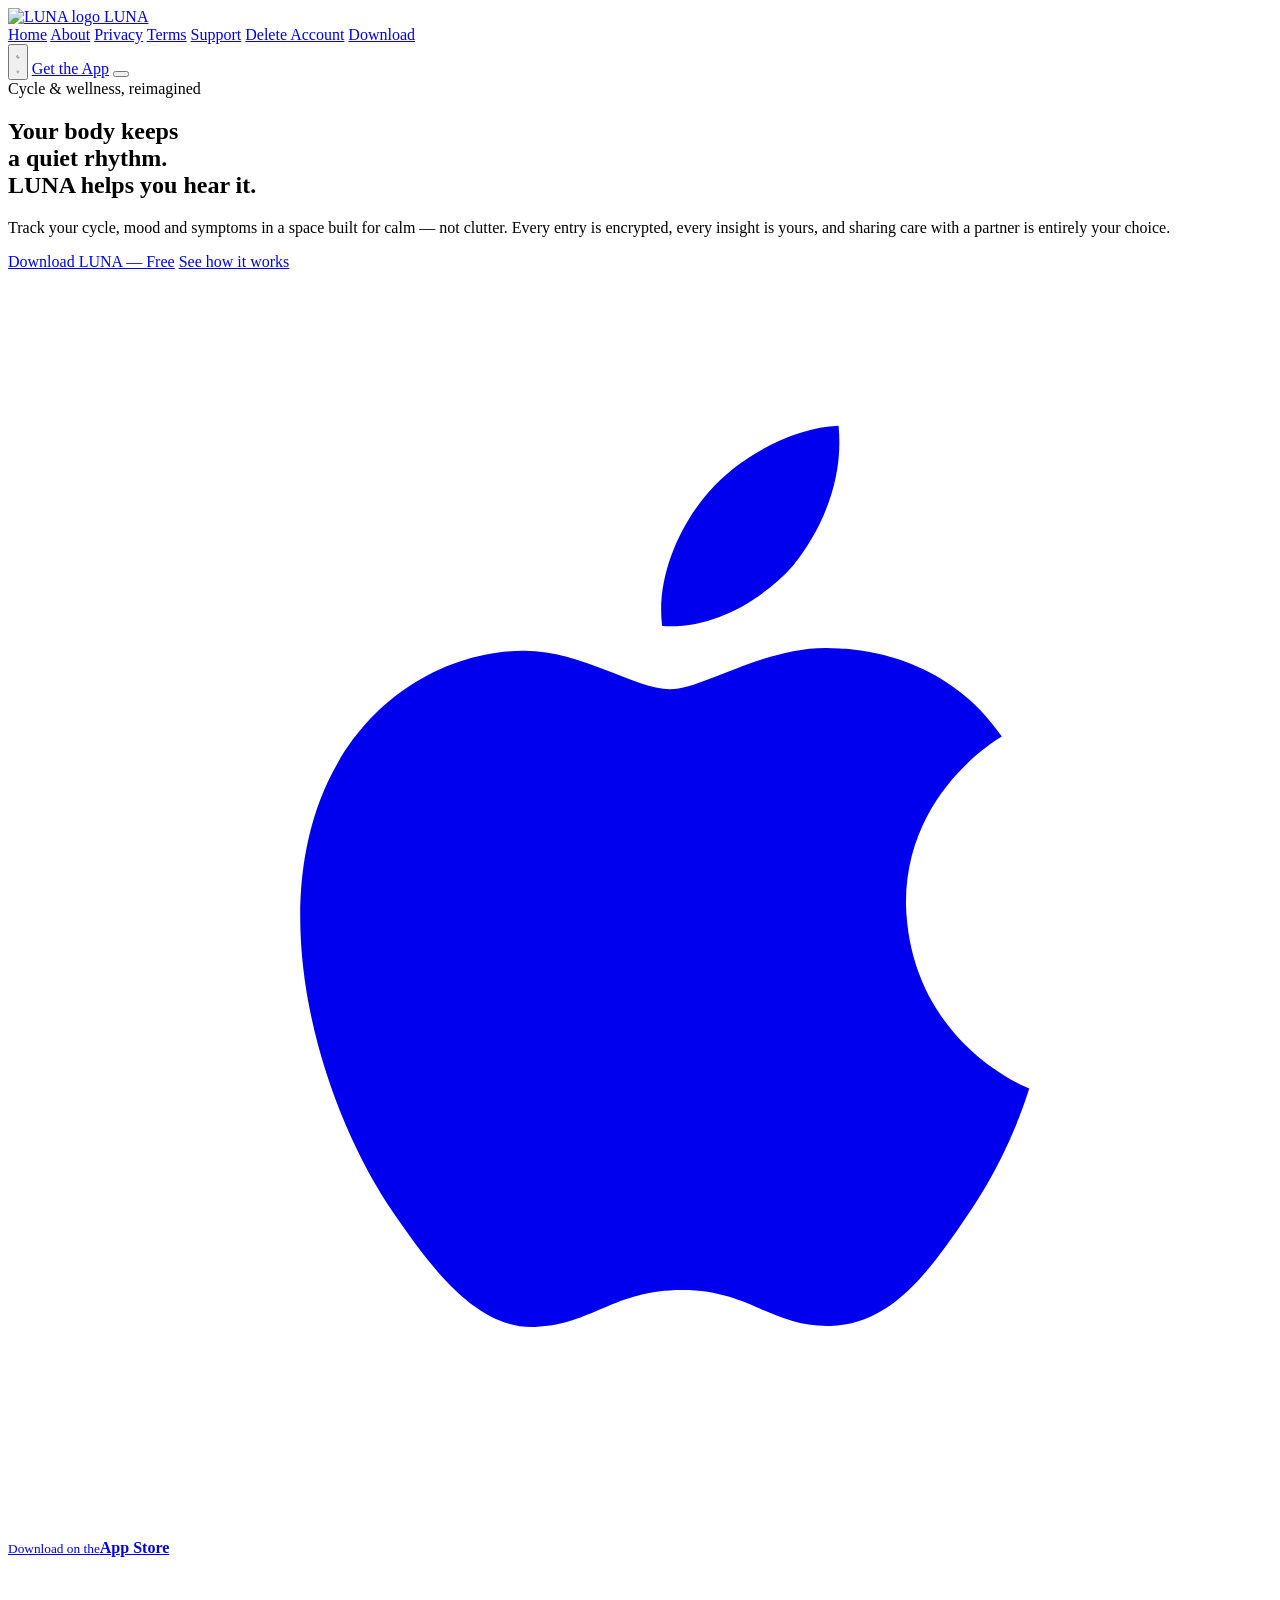
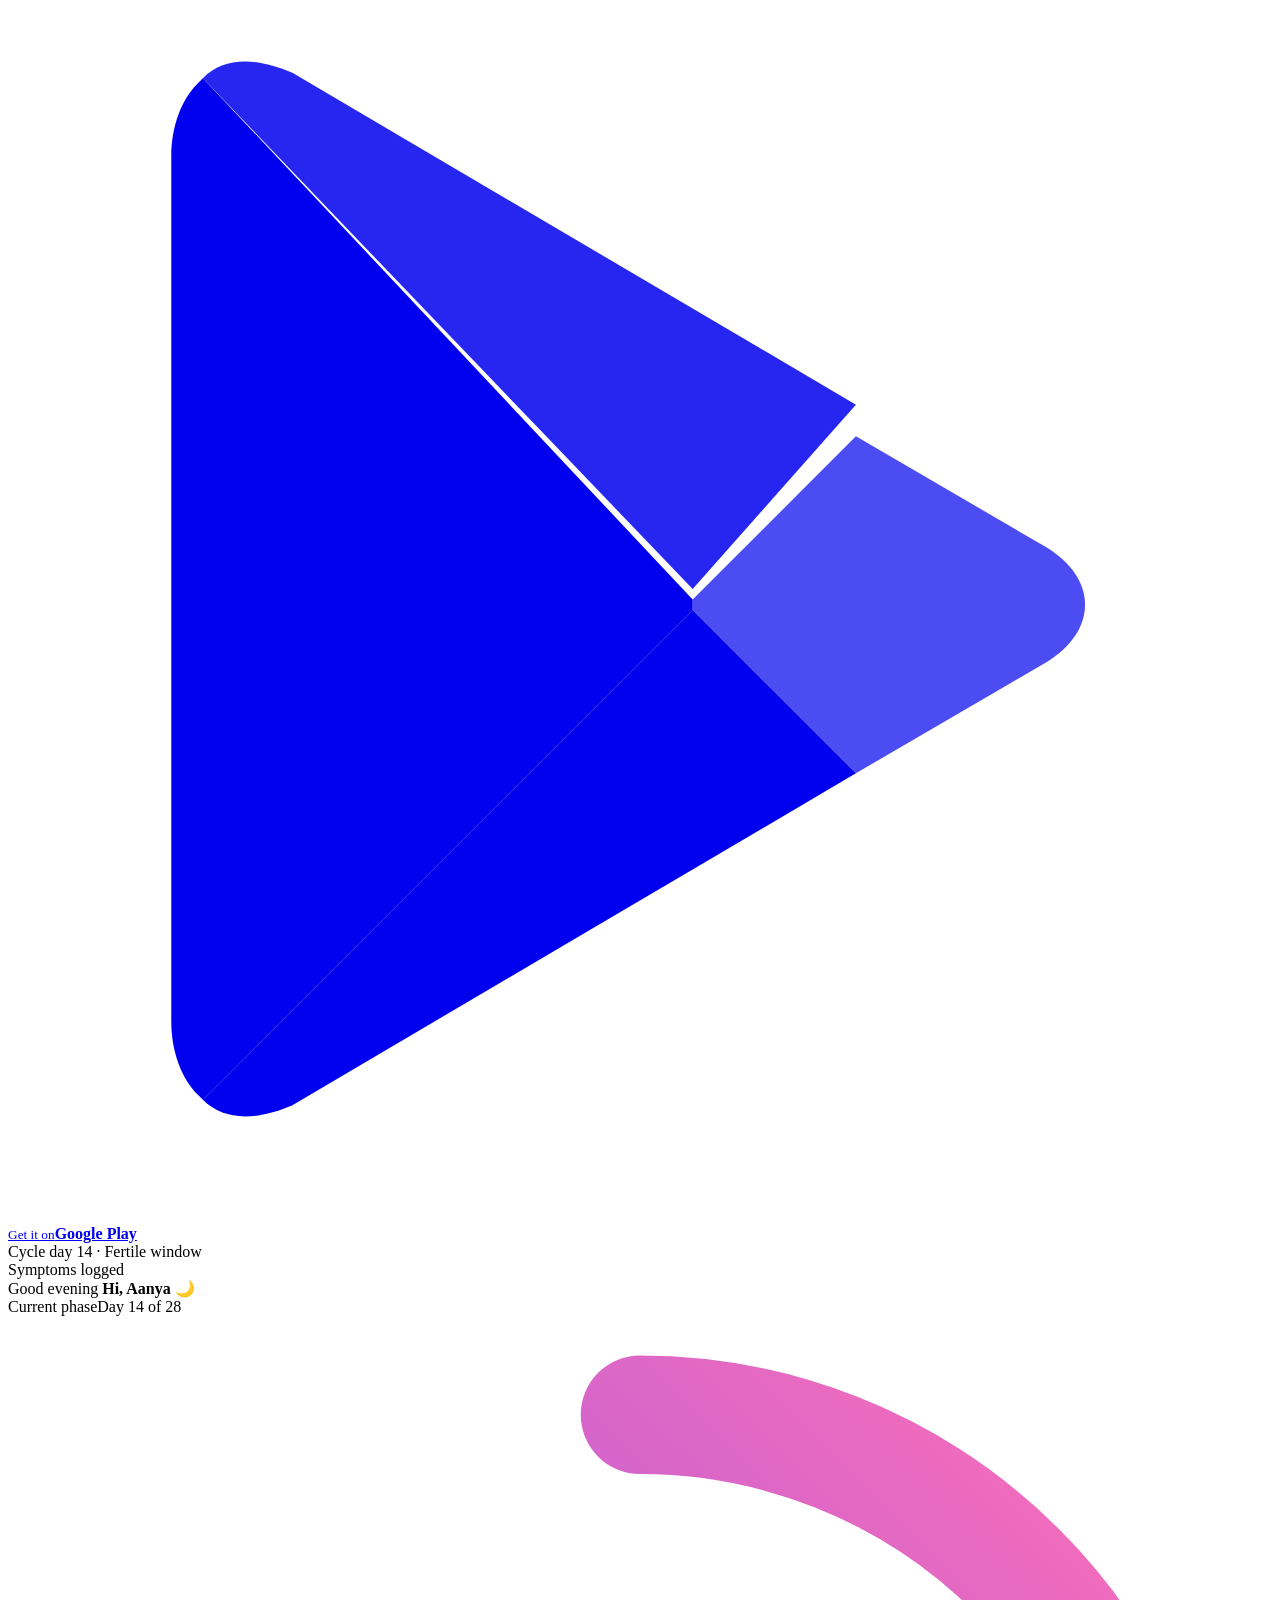
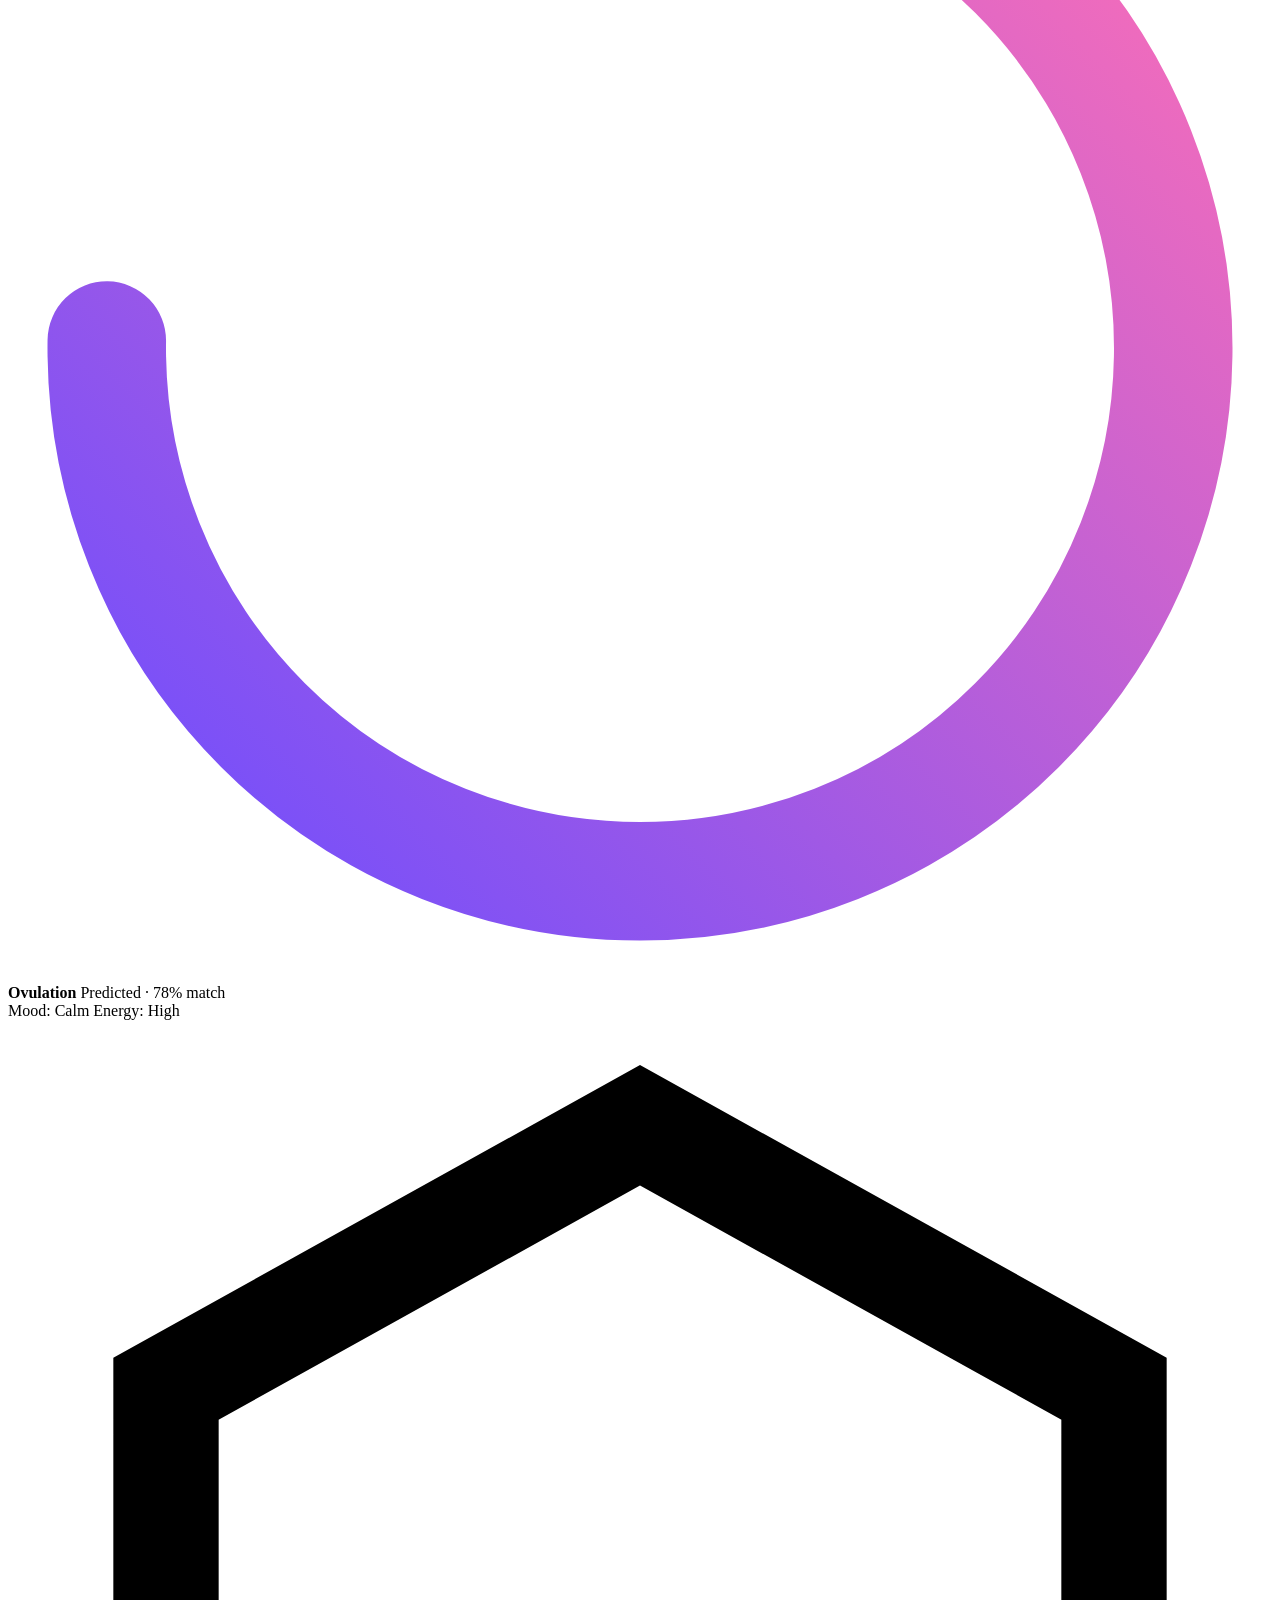
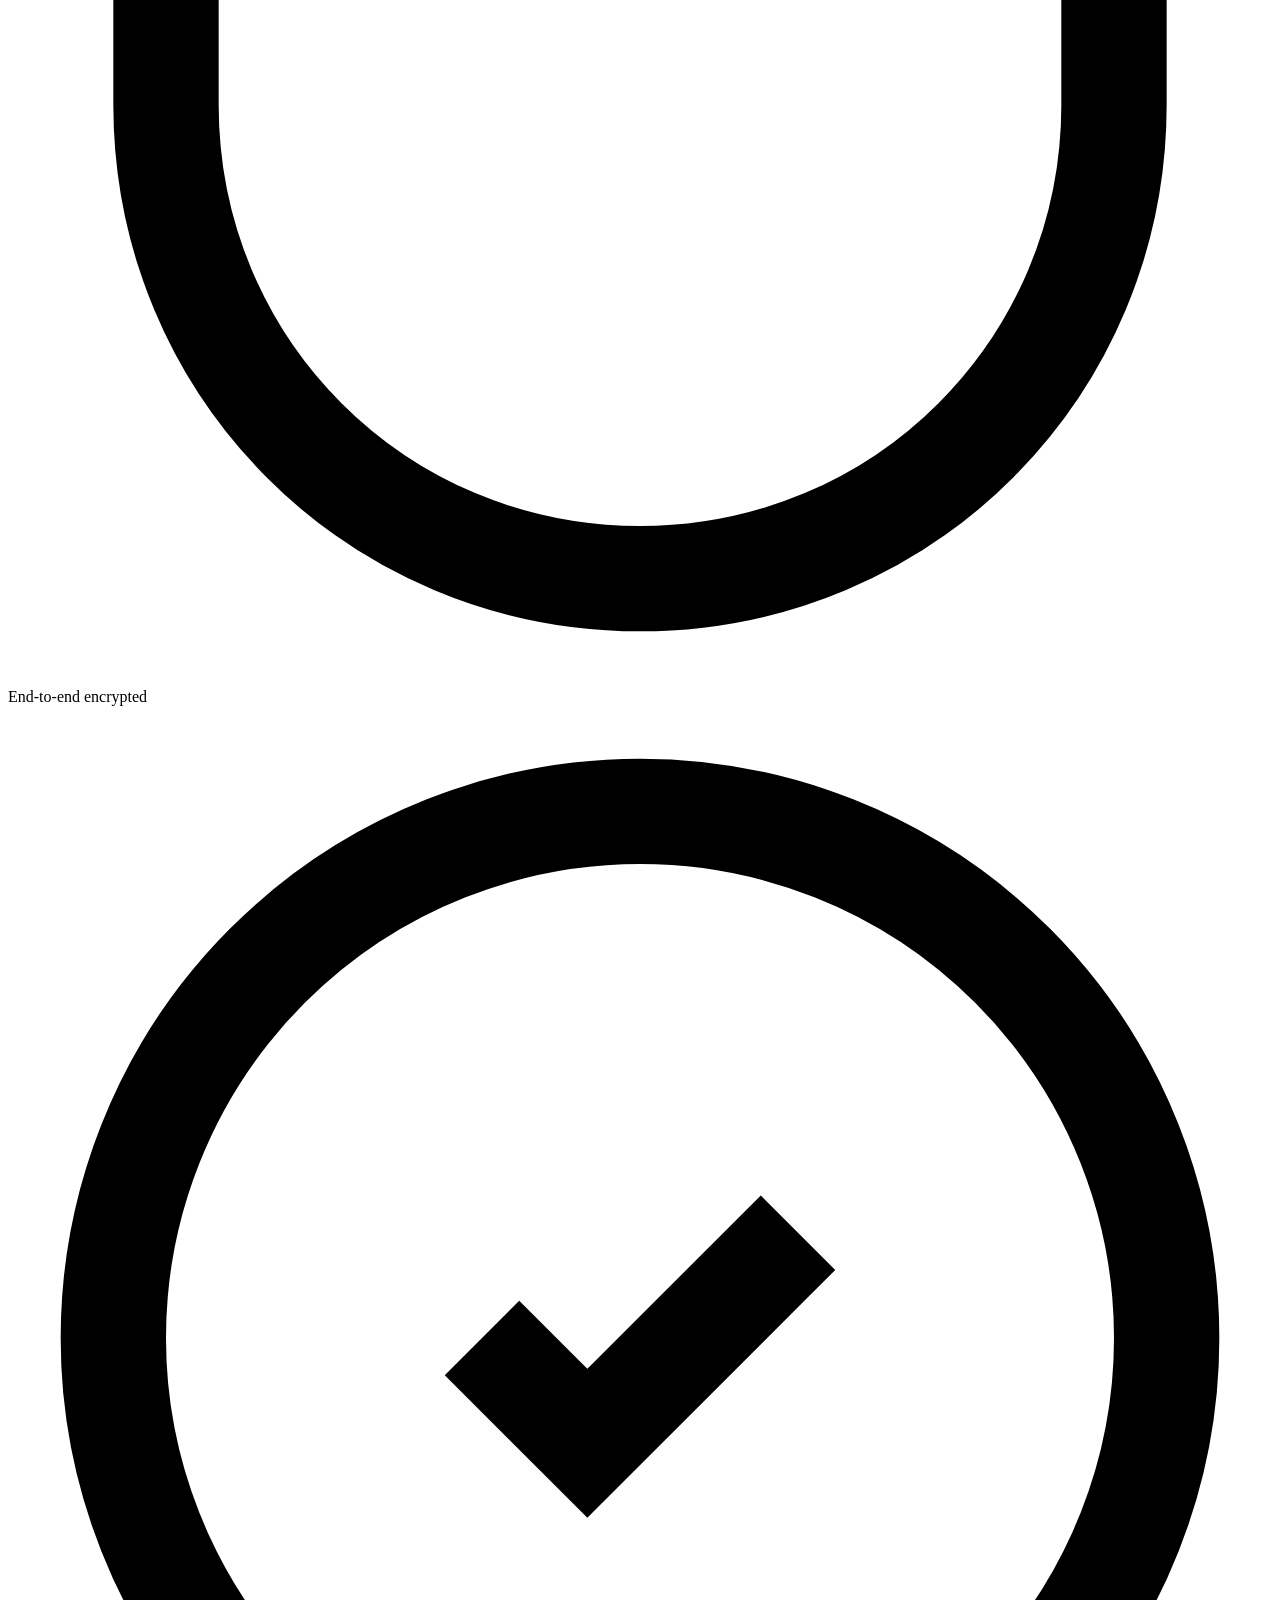
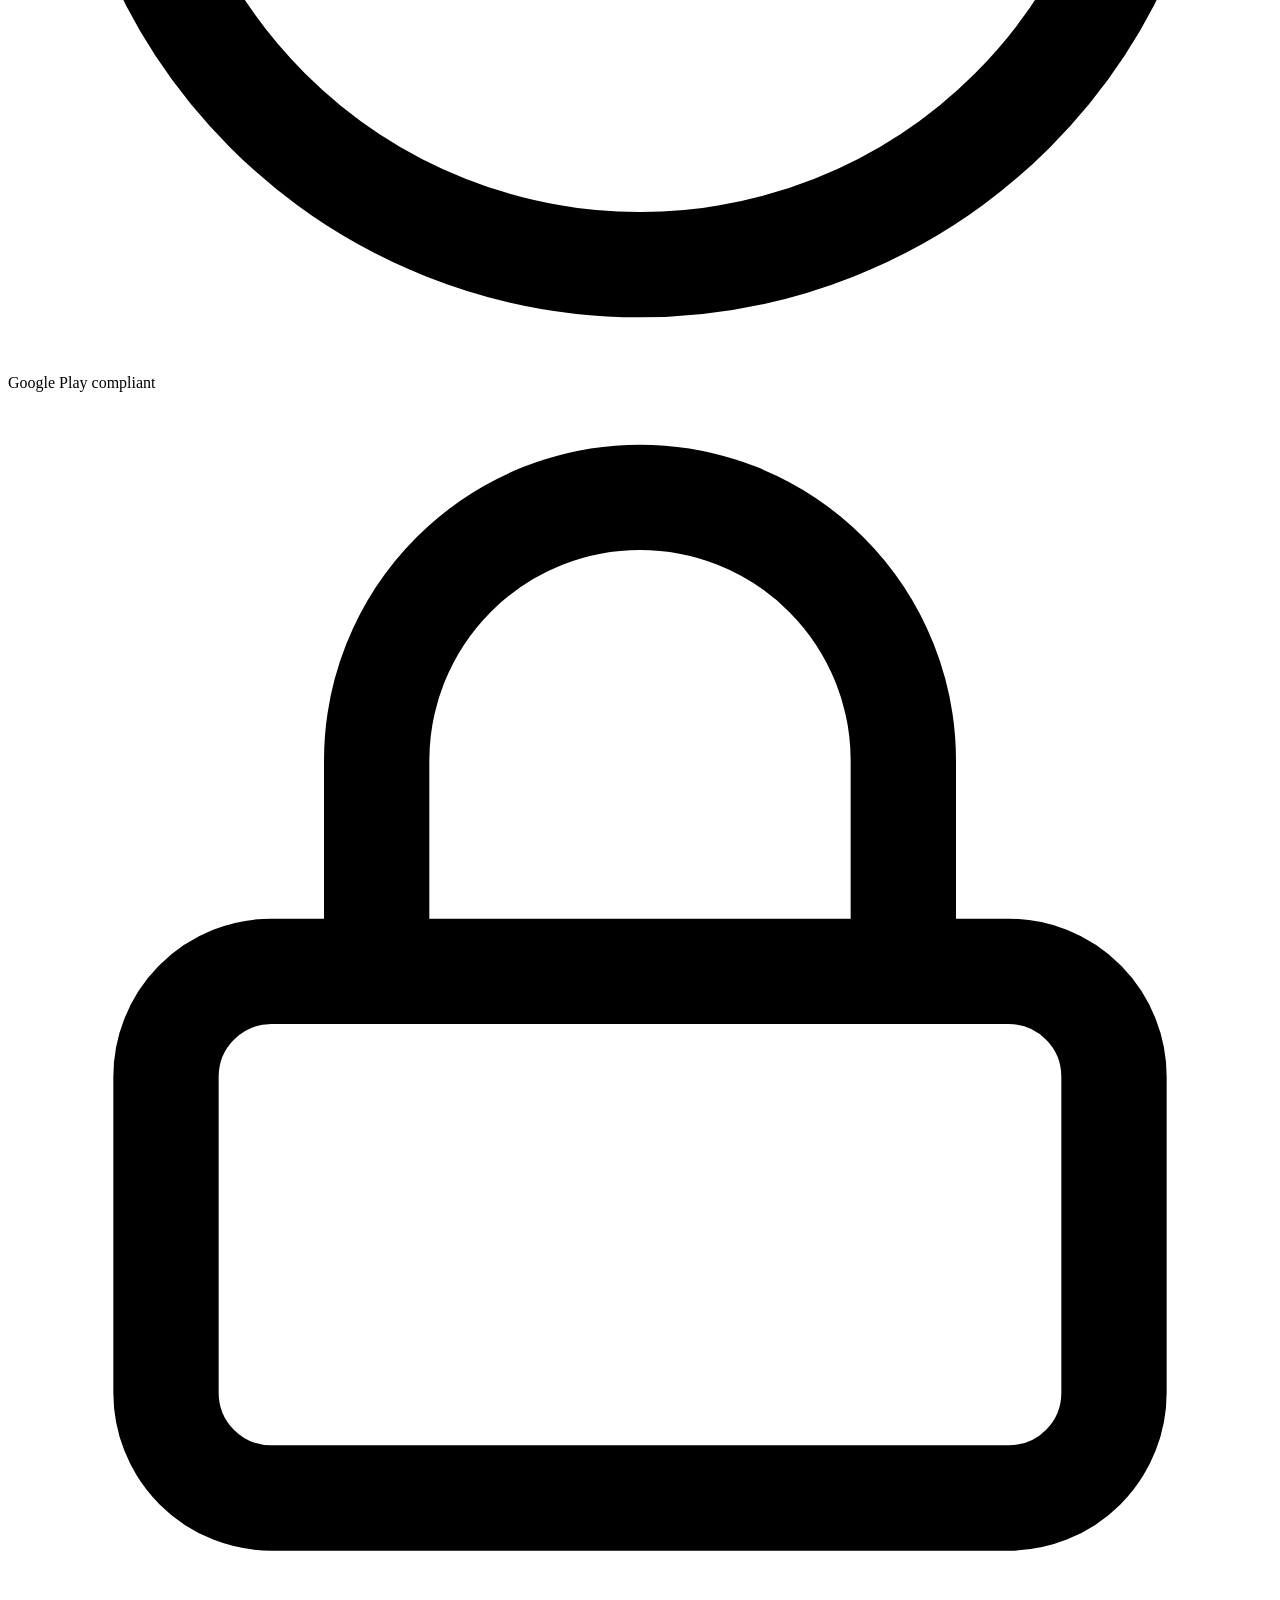
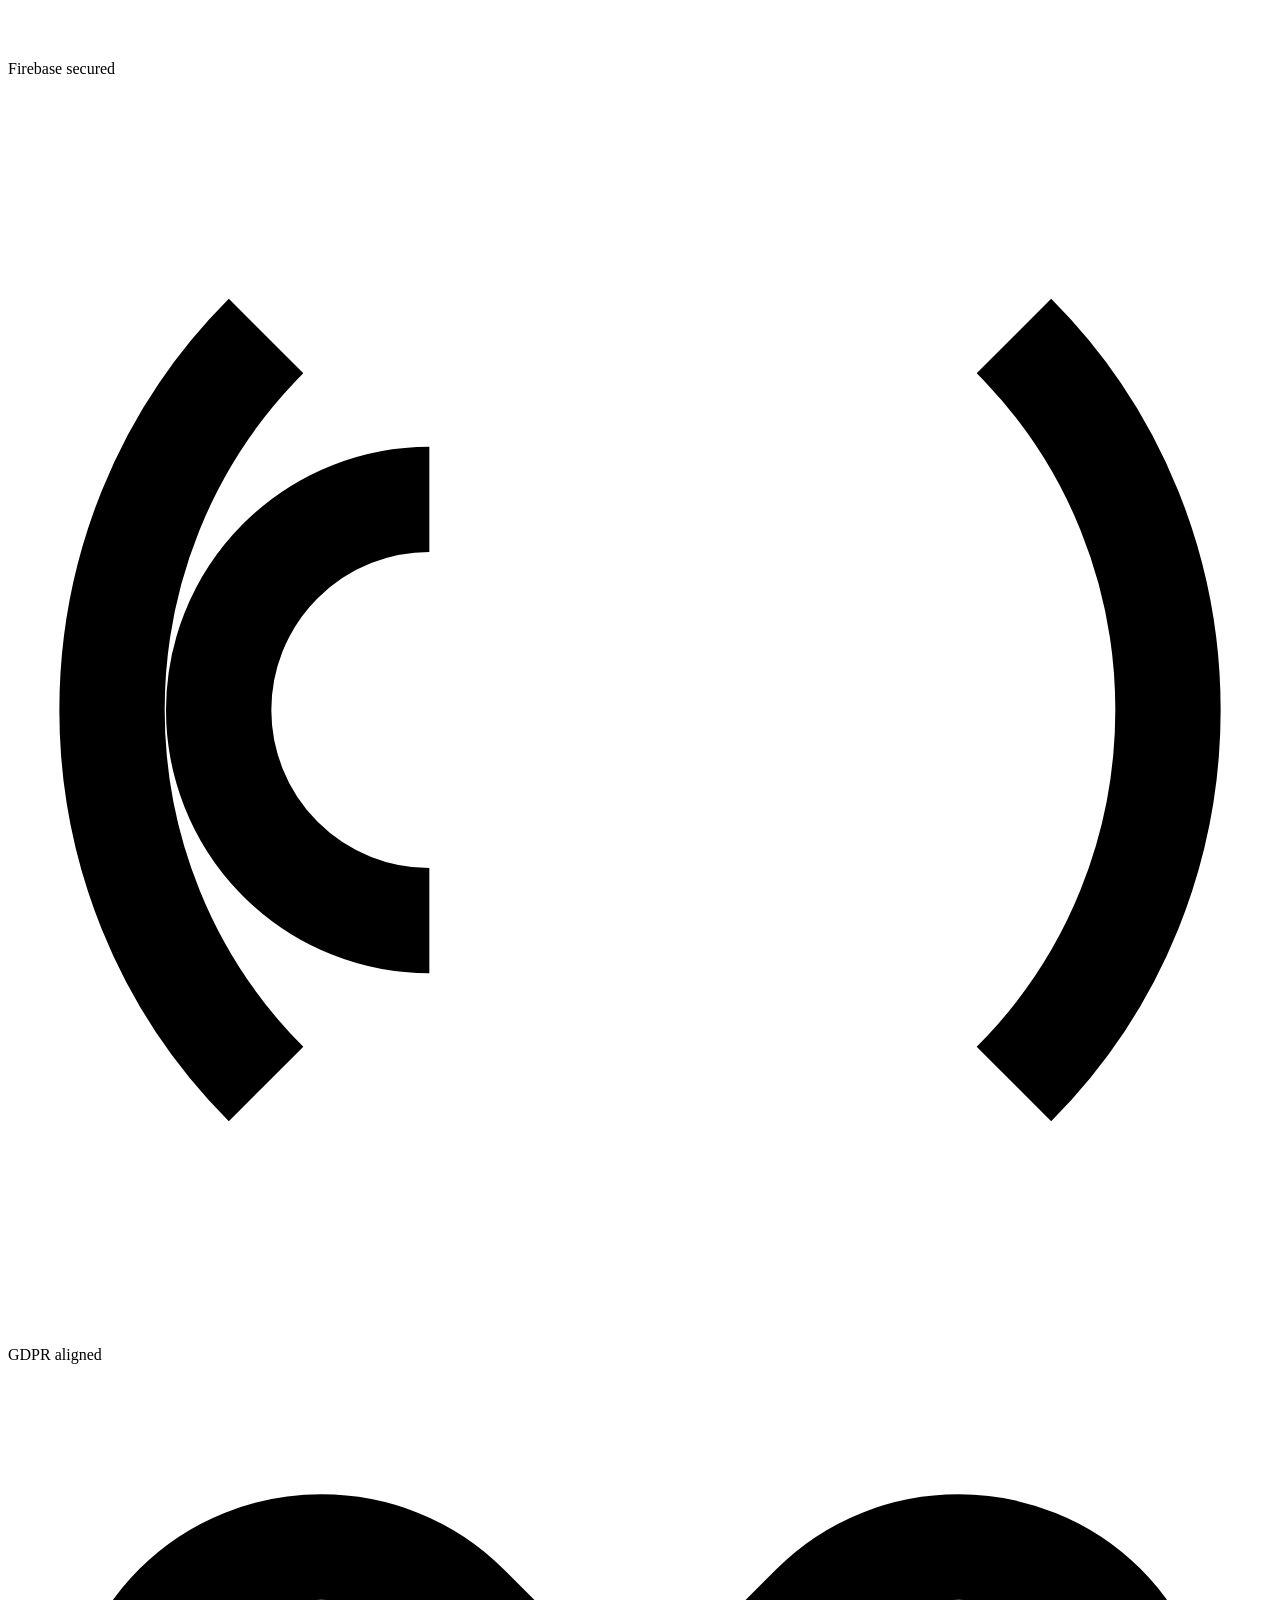
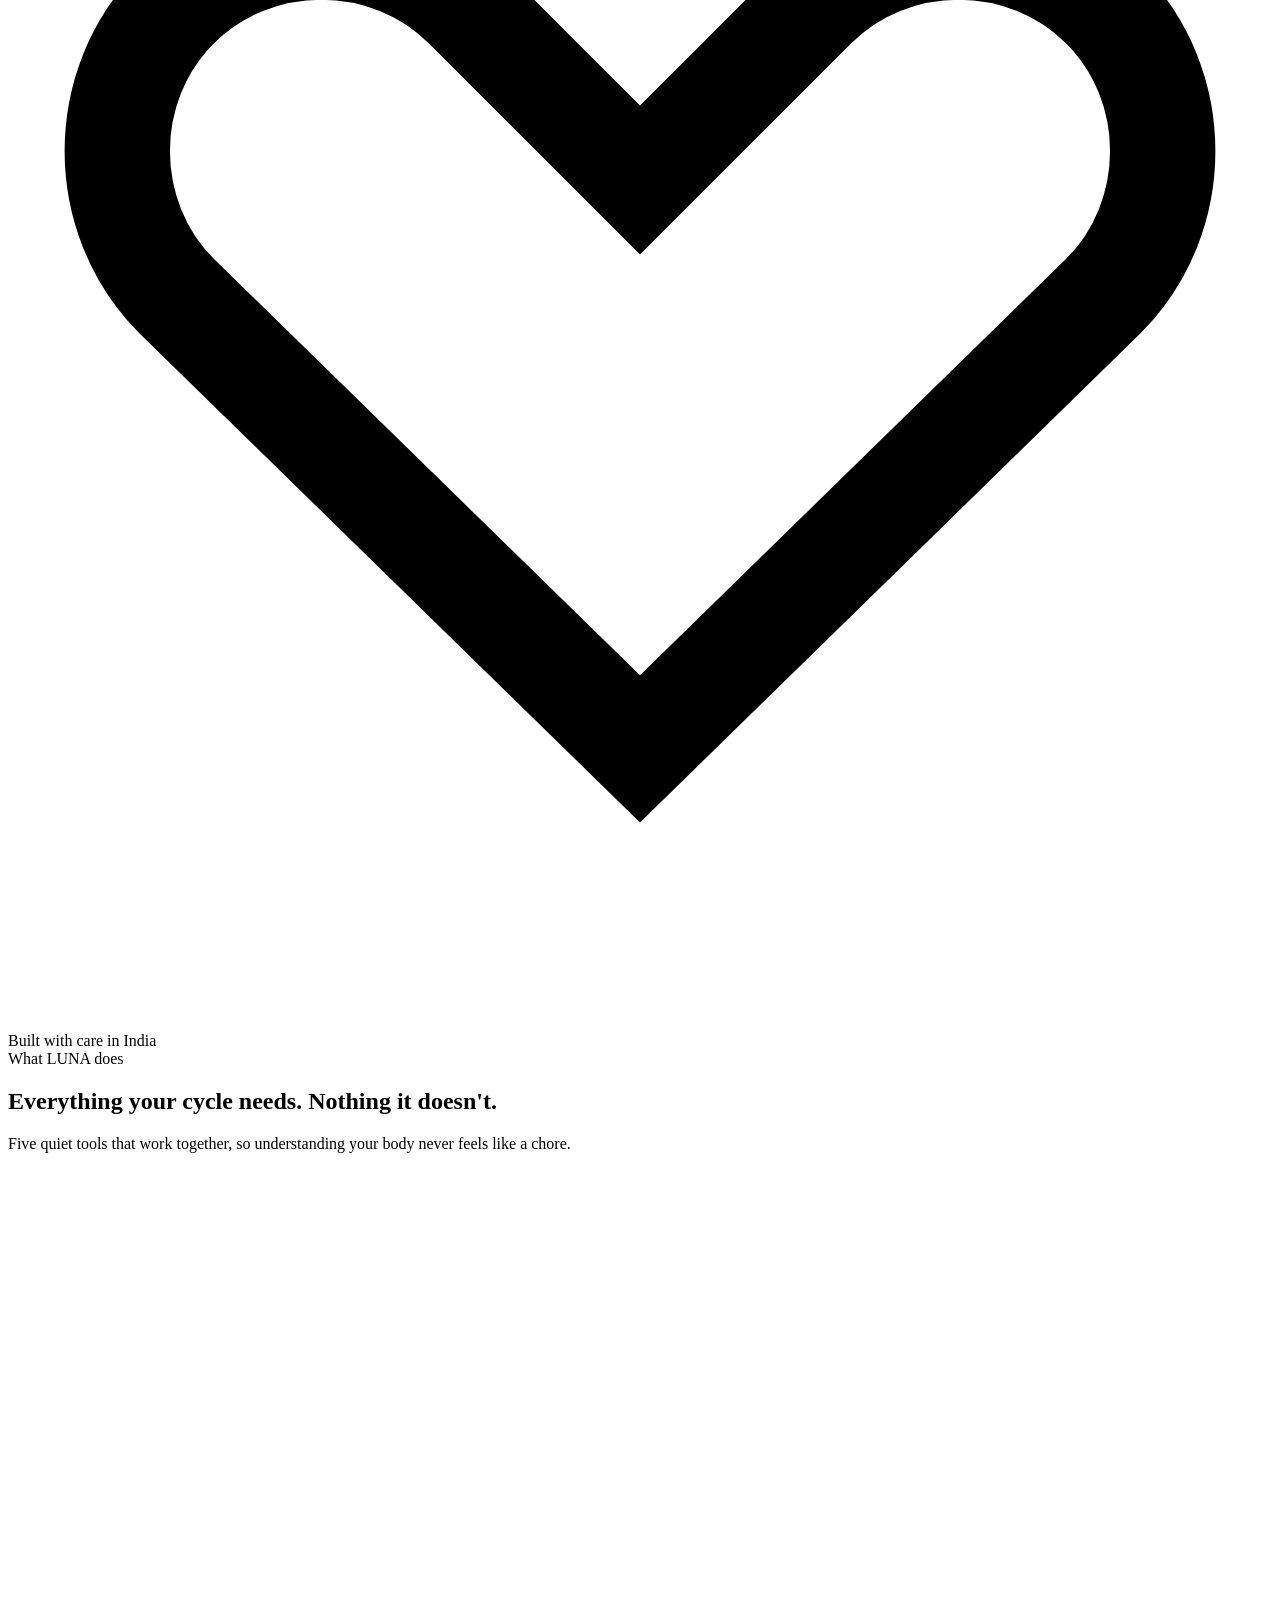
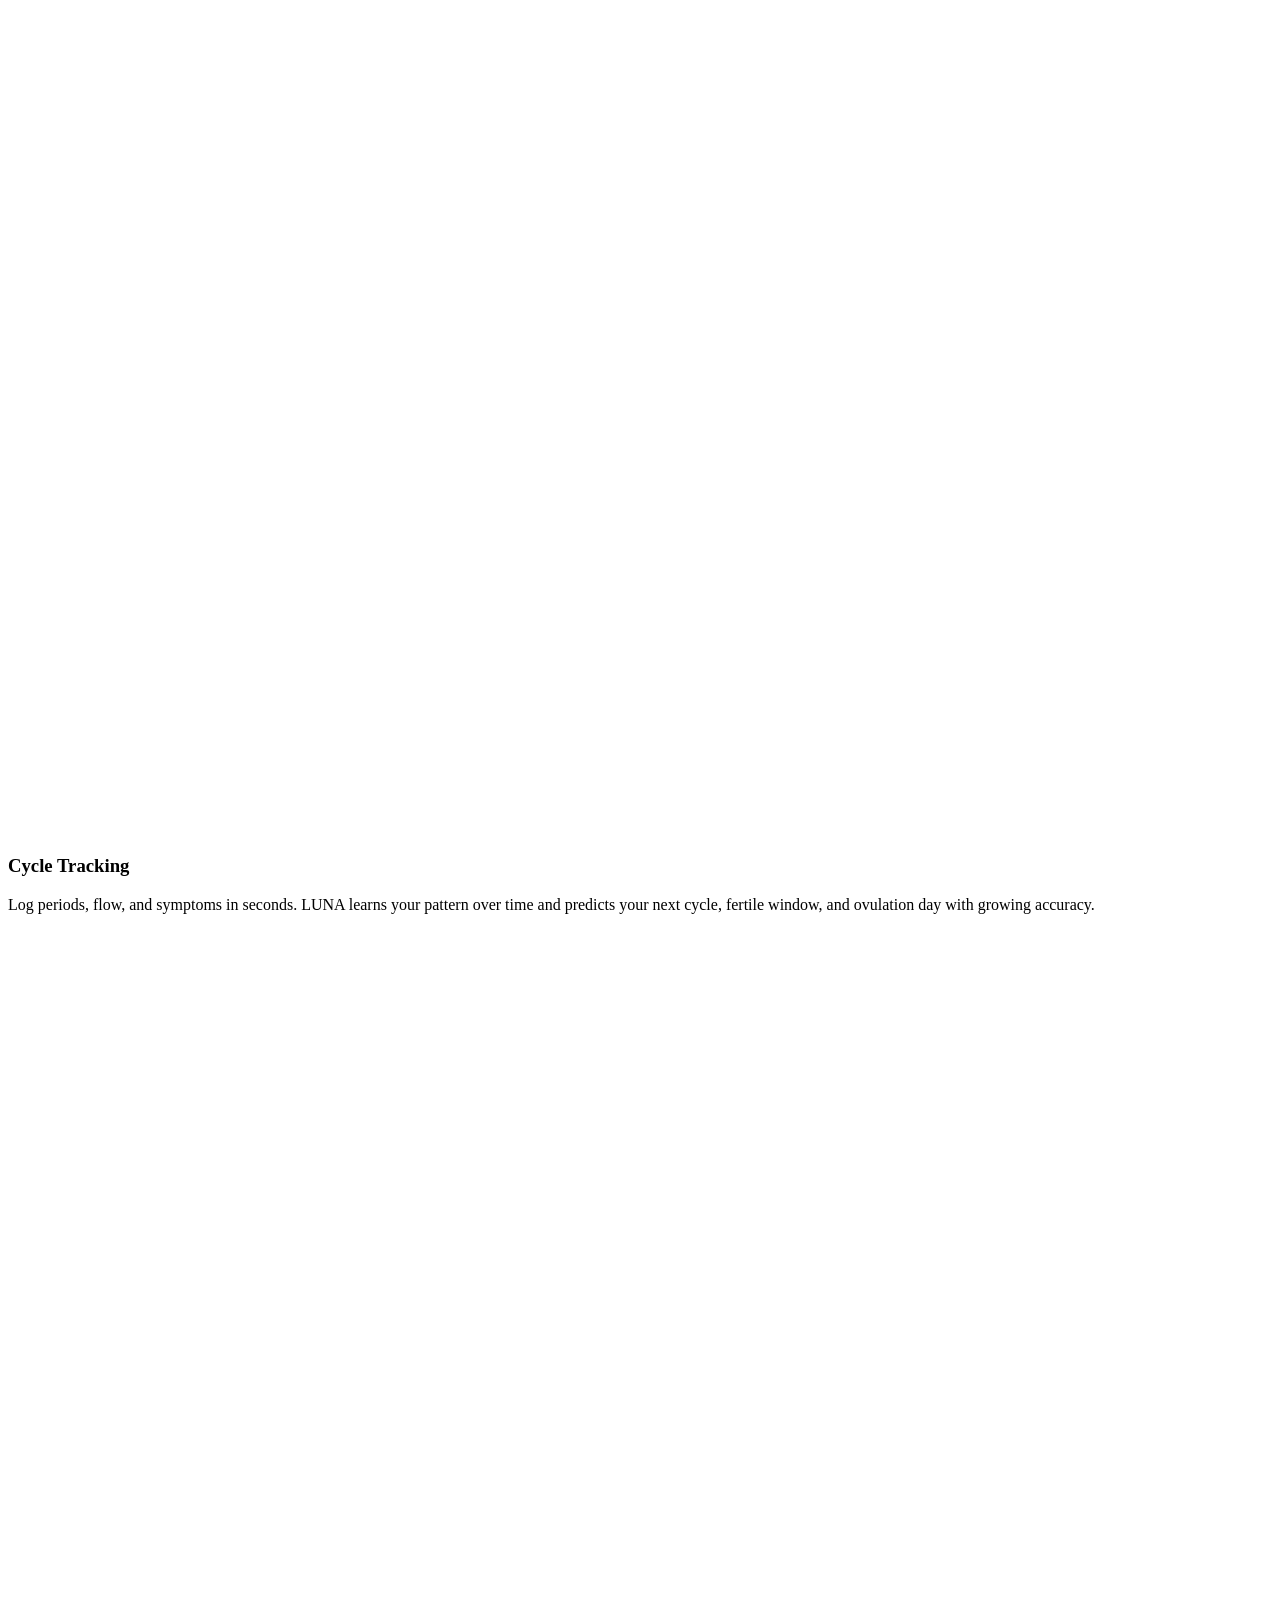
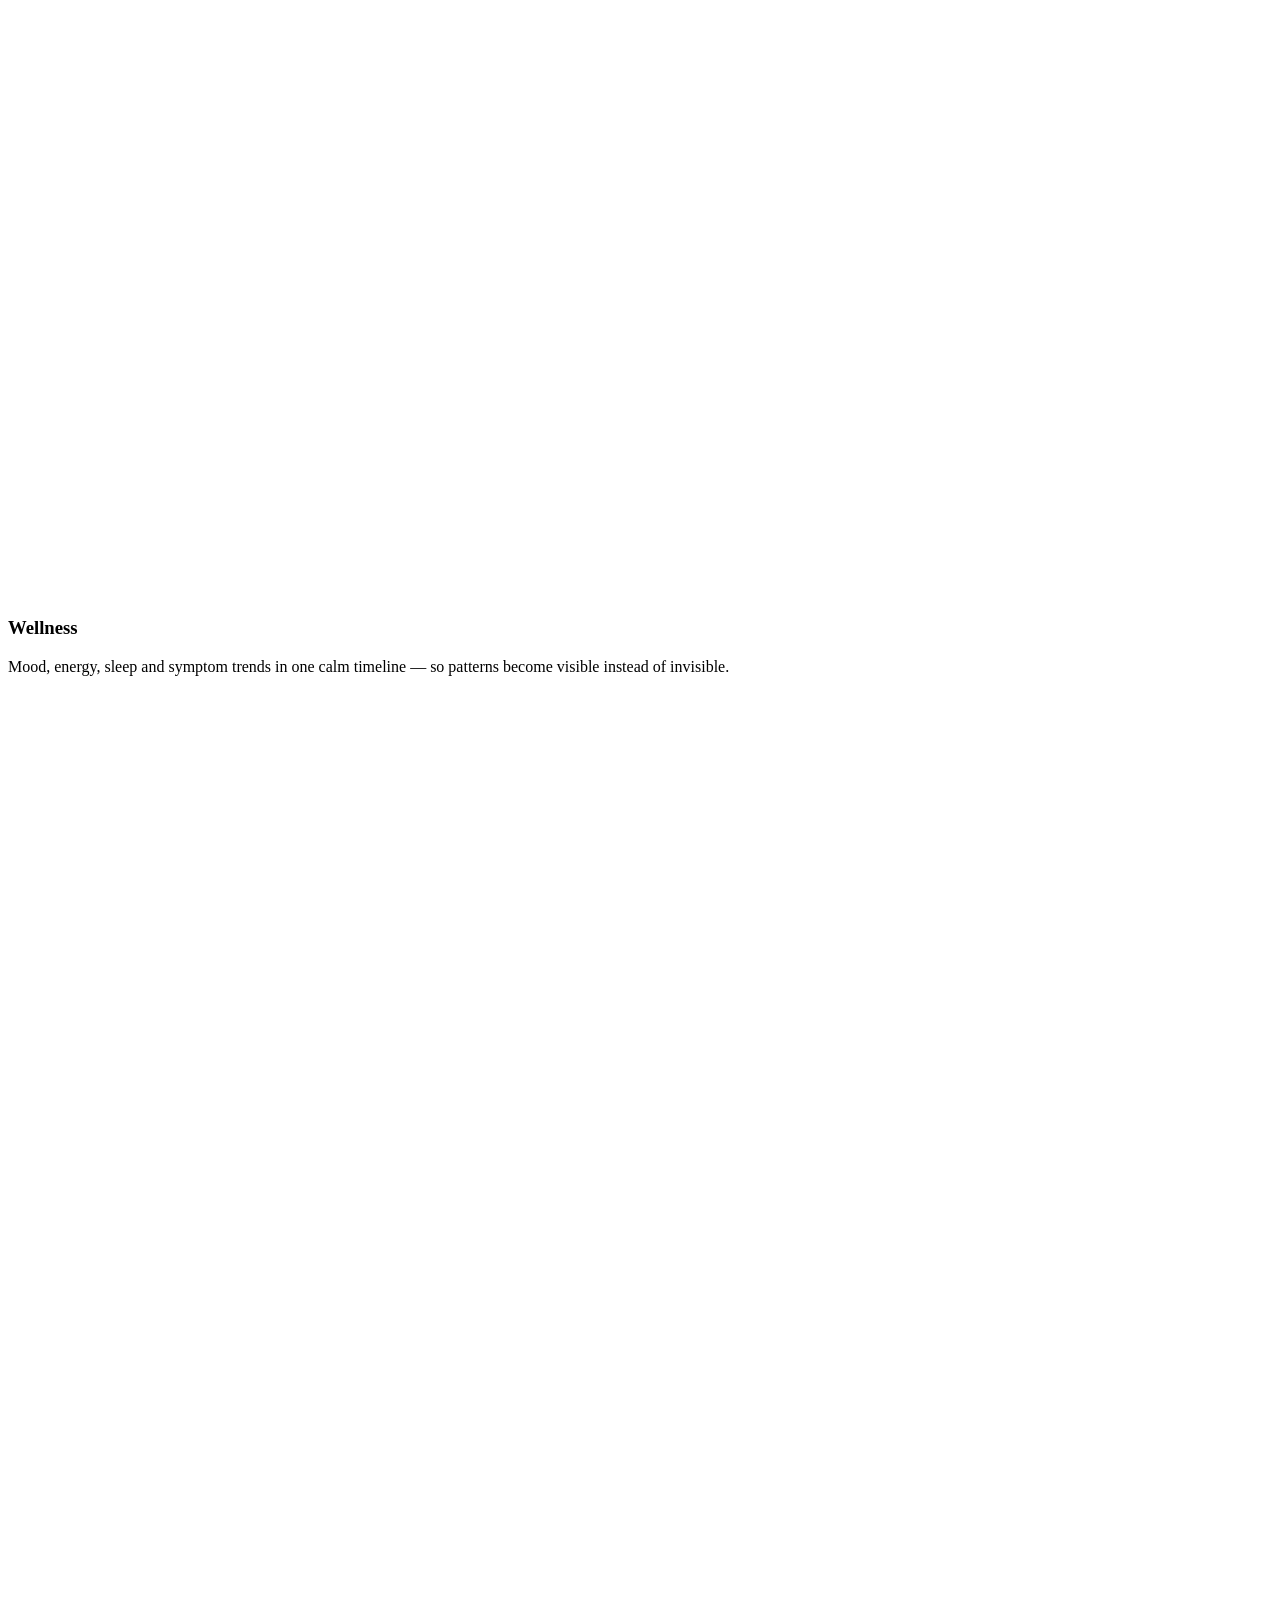
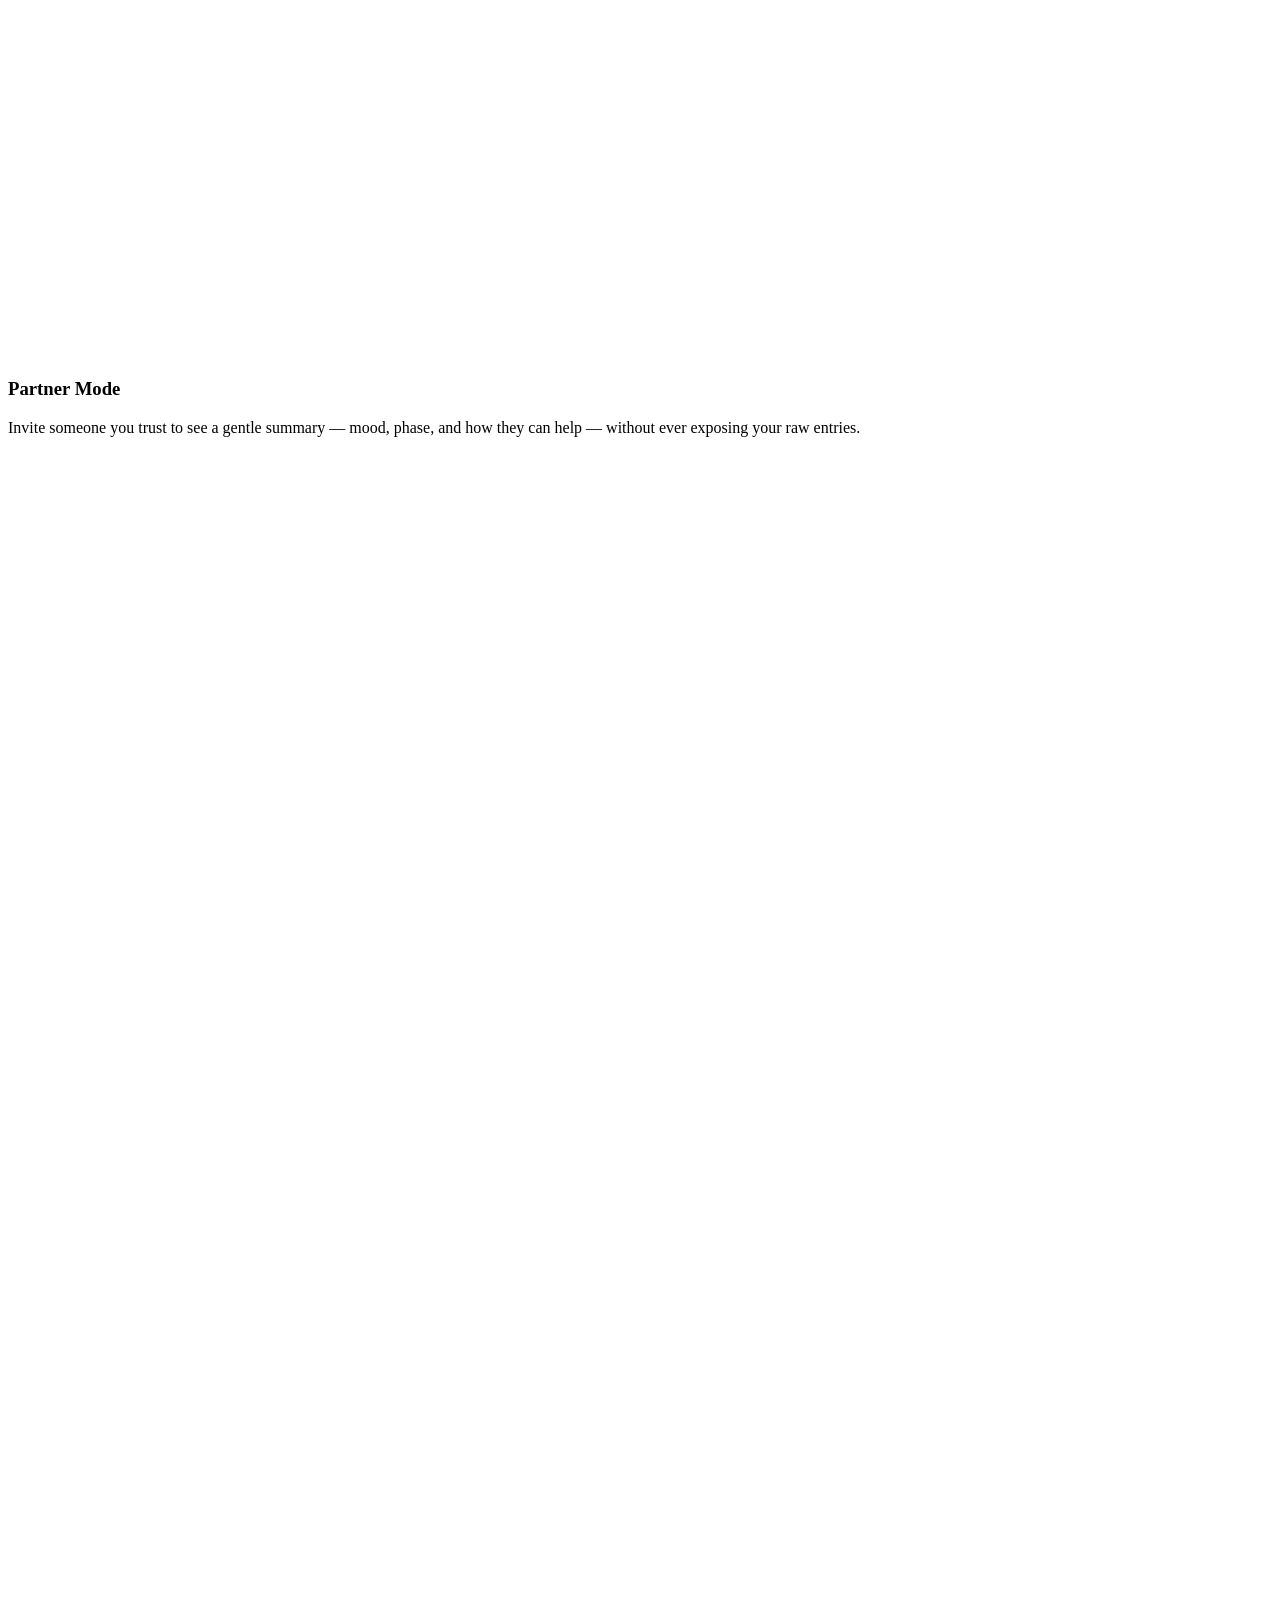
==== commit 31a25e63: "Add files via upload" ====
--- a/index.html
+++ b/index.html
@@ -6,7 +6,7 @@
 <title>LUNA — Your Personal Wellness Companion</title>
 <meta name="description" content="LUNA is a beautifully private cycle tracking and wellness app. Track your cycle, understand your body, share care with a partner, and keep every detail encrypted and yours alone.">
 <meta name="keywords" content="LUNA app, period tracker, cycle tracking app, wellness companion, women's health app, partner mode period tracker">
-<meta name="author" content="LUNA">
+<meta name="author" content="Tarun Singh, TK Web Solutions">
 <link rel="canonical" href="https://luna.tkwebsolutions.in/">
 
 <!-- Open Graph -->
@@ -48,6 +48,27 @@
     "@type": "AggregateRating",
     "ratingValue": "4.9",
     "ratingCount": "2140"
+  },
+  "author": {
+    "@type": "Person",
+    "name": "Tarun Singh",
+    "worksFor": {
+      "@type": "Organization",
+      "name": "TK Web Solutions",
+      "url": "https://tkwebsolutions.in"
+    }
+  },
+  "publisher": {
+    "@type": "Organization",
+    "name": "TK Web Solutions",
+    "url": "https://tkwebsolutions.in",
+    "email": "tkwebsolution1301@gmail.com",
+    "address": {
+      "@type": "PostalAddress",
+      "addressLocality": "Bharatpur",
+      "addressRegion": "Rajasthan",
+      "addressCountry": "IN"
+    }
   }
 }
 </script>
@@ -66,6 +87,7 @@
     </a>
     <nav class="nav-links" id="navLinks">
       <a href="index.html" class="active">Home</a>
+      <a href="index.html#about">About</a>
       <a href="privacy-policy.html">Privacy</a>
       <a href="terms.html">Terms</a>
       <a href="support.html">Support</a>
@@ -203,6 +225,38 @@
     </div>
   </section>
 
+  <!-- ============ ABOUT LUNA ============ -->
+  <section class="section" id="about">
+    <div class="container">
+      <div class="section-head" data-reveal>
+        <span class="eyebrow">About LUNA</span>
+        <h2>A companion, not a checklist</h2>
+        <p>LUNA was built on a simple idea: understanding your body shouldn't feel clinical, and caring for it shouldn't feel like admin.</p>
+      </div>
+      <div class="about-grid">
+        <div class="about-copy glass" data-reveal>
+          <span class="eyebrow" style="margin-bottom:16px;">Our story</span>
+          <h2 style="font-size:clamp(1.6rem,3vw,2.2rem);">Built by TK Web Solutions, for anyone who has ever felt unheard by a health app</h2>
+          <p>LUNA is developed by <strong style="color:var(--white);">TK Web Solutions</strong>, an independent web and app development studio based in Bharatpur, Rajasthan, India. We build products that are quietly useful — no dark patterns, no clutter, no data harvesting dressed up as "personalization."</p>
+          <p>LUNA started as a question: why do most cycle trackers feel like spreadsheets wearing pink icons? The answer became a design principle — calm interfaces, honest predictions, and privacy that isn't a marketing slogan.</p>
+          <a href="https://tkwebsolutions.in" target="_blank" rel="noopener" class="btn btn-ghost btn-sm" style="align-self:flex-start;">Visit TK Web Solutions →</a>
+        </div>
+        <div class="about-side">
+          <div class="value-card glass" data-reveal>
+            <div class="ficon"><svg viewBox="0 0 24 24" fill="none" stroke="#fff" stroke-width="2"><path d="M12 2 3 7v6c0 5 4 9 9 9s9-4 9-9V7l-9-5Z"/><path d="m9 12 2 2 4-4"/></svg></div>
+            <h3>Our Mission</h3>
+            <p>To give every person a private, dependable space to understand their cycle — free from ads, judgment, or noise — so caring for your body becomes second nature, not extra work.</p>
+          </div>
+          <div class="value-card glass" data-reveal>
+            <div class="ficon"><svg viewBox="0 0 24 24" fill="none" stroke="#fff" stroke-width="2"><circle cx="12" cy="12" r="3"/><path d="M2 12s3.5-7 10-7 10 7 10 7-3.5 7-10 7-10-7-10-7Z"/></svg></div>
+            <h3>Our Vision</h3>
+            <p>A world where wellness technology feels like a trusted companion built by people who care — not a data product built by people who don't.</p>
+          </div>
+        </div>
+      </div>
+    </div>
+  </section>
+
   <!-- ============ HOW IT WORKS / PHASES ============ -->
   <section class="section">
     <div class="container">
@@ -321,6 +375,58 @@
     </div>
   </section>
 
+  <!-- ============ MEET THE DEVELOPER ============ -->
+  <section class="section" id="developer">
+    <div class="container">
+      <div class="section-head" data-reveal>
+        <span class="eyebrow">The person behind LUNA</span>
+        <h2>Meet the Developer</h2>
+        <p>One founder, one studio, one product built with real care.</p>
+      </div>
+
+      <div class="dev-card glass" data-reveal="scale">
+        <div class="dev-photo-col">
+          <div class="dev-photo">
+            <div class="placeholder-mark">
+              <svg viewBox="0 0 24 24" fill="none" stroke="currentColor" stroke-width="1.6"><circle cx="12" cy="8" r="4"/><path d="M4 21c0-4.4 3.6-8 8-8s8 3.6 8 8"/></svg>
+              <span>Founder photo</span>
+            </div>
+          </div>
+          <div>
+            <div class="dev-name">Tarun Singh</div>
+            <div class="dev-role">Founder &amp; Developer</div>
+          </div>
+          <div class="dev-location">
+            <svg viewBox="0 0 24 24" fill="none" stroke="currentColor" stroke-width="2"><path d="M12 22s7-6.5 7-12a7 7 0 1 0-14 0c0 5.5 7 12 7 12Z"/><circle cx="12" cy="10" r="2.5"/></svg>
+            Bharatpur, Rajasthan, India
+          </div>
+          <div class="social-row">
+            <a href="#" aria-label="Instagram"><svg viewBox="0 0 24 24" fill="none" stroke="currentColor" stroke-width="2"><rect x="3" y="3" width="18" height="18" rx="5"/><circle cx="12" cy="12" r="4"/><circle cx="17.5" cy="6.5" r="1" fill="currentColor" stroke="none"/></svg></a>
+            <a href="#" aria-label="LinkedIn"><svg viewBox="0 0 24 24" fill="currentColor"><path d="M4.98 3.5a2.5 2.5 0 1 1 0 5 2.5 2.5 0 0 1 0-5ZM3 9h4v12H3V9Zm7 0h3.8v1.7h.05c.53-1 1.83-2.05 3.77-2.05C21.4 8.65 23 11 23 14.8V21h-4v-5.4c0-1.3-.02-2.97-1.81-2.97-1.82 0-2.1 1.42-2.1 2.87V21h-4V9Z"/></svg></a>
+            <a href="#" aria-label="GitHub"><svg viewBox="0 0 24 24" fill="currentColor"><path d="M12 2a10 10 0 0 0-3.16 19.5c.5.1.68-.22.68-.48v-1.7c-2.78.6-3.37-1.34-3.37-1.34-.46-1.16-1.11-1.47-1.11-1.47-.9-.62.07-.6.07-.6 1 .07 1.53 1.03 1.53 1.03.9 1.52 2.34 1.08 2.91.83.09-.65.35-1.08.63-1.33-2.22-.25-4.56-1.11-4.56-4.95 0-1.1.39-1.99 1.03-2.69-.1-.25-.45-1.27.1-2.65 0 0 .84-.27 2.75 1.02a9.6 9.6 0 0 1 5 0c1.9-1.3 2.75-1.02 2.75-1.02.55 1.38.2 2.4.1 2.65.64.7 1.03 1.6 1.03 2.69 0 3.85-2.34 4.7-4.57 4.94.36.31.68.92.68 1.86v2.76c0 .27.18.58.69.48A10 10 0 0 0 12 2Z"/></svg></a>
+            <a href="#" aria-label="Website"><svg viewBox="0 0 24 24" fill="none" stroke="currentColor" stroke-width="2"><circle cx="12" cy="12" r="9"/><path d="M3 12h18M12 3a15 15 0 0 1 0 18M12 3a15 15 0 0 0 0 18"/></svg></a>
+            <a href="#" aria-label="Email"><svg viewBox="0 0 24 24" fill="none" stroke="currentColor" stroke-width="2"><rect x="3" y="5" width="18" height="14" rx="2"/><path d="m3 7 9 6 9-6"/></svg></a>
+            <a href="#" aria-label="WhatsApp"><svg viewBox="0 0 24 24" fill="currentColor"><path d="M12 2a10 10 0 0 0-8.6 15L2 22l5.1-1.3A10 10 0 1 0 12 2Zm5.6 14.3c-.2.6-1.3 1.2-1.9 1.3-.5.1-1.1.1-1.7-.1-.4-.1-.9-.3-1.6-.6-2.8-1.2-4.6-4-4.7-4.2-.1-.2-1.1-1.5-1.1-2.8s.7-2 1-2.3c.2-.3.5-.4.7-.4h.5c.2 0 .4 0 .6.5.2.6.7 1.9.8 2 .1.2.1.4 0 .6-.1.2-.1.3-.3.5-.1.2-.3.4-.4.5-.2.2-.3.4-.1.7.2.3.9 1.5 1.9 2.4 1.3 1.2 2.4 1.5 2.7 1.7.3.2.5.1.7-.1.2-.2.8-.9 1-1.3.2-.3.4-.3.7-.2.3.1 1.8.9 2.1 1 .3.2.5.2.6.3.1.2.1.8-.1 1.4Z"/></svg></a>
+          </div>
+        </div>
+
+        <div class="dev-story">
+          <h3>The short story</h3>
+          <p>Tarun Singh is the founder and solo operator of <strong style="color:var(--white);">TK Web Solutions</strong>, a web design and app development studio based in Bharatpur, Rajasthan. He handles everything end-to-end — design, development, and support — building products that are meant to be used daily, not just downloaded once.</p>
+
+          <h3>Why LUNA was created</h3>
+          <p>After watching people in his own life struggle with cycle-tracking apps that felt cluttered, ad-heavy, or careless with sensitive health data, Tarun set out to build something different: an app that respects the person using it. LUNA is the result — a tracker built with the same attention to detail as a product from a much larger team, but with the personal accountability of a single founder standing behind it.</p>
+
+          <h3>Mission</h3>
+          <p>Build calm, dependable software that treats people's health data as exactly what it is — personal, private, and never for sale.</p>
+
+          <h3>Vision</h3>
+          <p>Grow LUNA into the wellness companion people recommend to a friend not because of clever marketing, but because it genuinely helped them understand themselves better.</p>
+        </div>
+      </div>
+    </div>
+  </section>
+
   <!-- ============ FAQ ============ -->
   <section class="section" id="faq">
     <div class="container">
@@ -374,11 +480,14 @@
     <div class="footer-top">
       <div class="footer-brand">
         <a href="index.html" class="brand"><img src="assets/images/app-icon.png" alt="LUNA logo">LUNA</a>
-        <p>A calm, private space to track your cycle and understand your body — built with care.</p>
+        <p>A calm, private space to track your cycle and understand your body. Built with care by TK Web Solutions.</p>
         <div class="footer-social">
           <a href="#" aria-label="Instagram"><svg viewBox="0 0 24 24" fill="none" stroke="currentColor" stroke-width="2"><rect x="3" y="3" width="18" height="18" rx="5"/><circle cx="12" cy="12" r="4"/><circle cx="17.5" cy="6.5" r="1" fill="currentColor" stroke="none"/></svg></a>
-          <a href="#" aria-label="Twitter / X"><svg viewBox="0 0 24 24" fill="currentColor"><path d="M18.9 2H22l-7.6 8.7L23 22h-6.9l-5.4-6.6L4.5 22H1.4l8.1-9.3L1 2h7l4.9 6 6-6Z"/></svg></a>
-          <a href="mailto:support@lunaapp.in" aria-label="Email"><svg viewBox="0 0 24 24" fill="none" stroke="currentColor" stroke-width="2"><rect x="3" y="5" width="18" height="14" rx="2"/><path d="m3 7 9 6 9-6"/></svg></a>
+          <a href="#" aria-label="LinkedIn"><svg viewBox="0 0 24 24" fill="currentColor"><path d="M4.98 3.5a2.5 2.5 0 1 1 0 5 2.5 2.5 0 0 1 0-5ZM3 9h4v12H3V9Zm7 0h3.8v1.7h.05c.53-1 1.83-2.05 3.77-2.05C21.4 8.65 23 11 23 14.8V21h-4v-5.4c0-1.3-.02-2.97-1.81-2.97-1.82 0-2.1 1.42-2.1 2.87V21h-4V9Z"/></svg></a>
+          <a href="#" aria-label="GitHub"><svg viewBox="0 0 24 24" fill="currentColor"><path d="M12 2a10 10 0 0 0-3.16 19.5c.5.1.68-.22.68-.48v-1.7c-2.78.6-3.37-1.34-3.37-1.34-.46-1.16-1.11-1.47-1.11-1.47-.9-.62.07-.6.07-.6 1 .07 1.53 1.03 1.53 1.03.9 1.52 2.34 1.08 2.91.83.09-.65.35-1.08.63-1.33-2.22-.25-4.56-1.11-4.56-4.95 0-1.1.39-1.99 1.03-2.69-.1-.25-.45-1.27.1-2.65 0 0 .84-.27 2.75 1.02a9.6 9.6 0 0 1 5 0c1.9-1.3 2.75-1.02 2.75-1.02.55 1.38.2 2.4.1 2.65.64.7 1.03 1.6 1.03 2.69 0 3.85-2.34 4.7-4.57 4.94.36.31.68.92.68 1.86v2.76c0 .27.18.58.69.48A10 10 0 0 0 12 2Z"/></svg></a>
+          <a href="#" aria-label="Website"><svg viewBox="0 0 24 24" fill="none" stroke="currentColor" stroke-width="2"><circle cx="12" cy="12" r="9"/><path d="M3 12h18M12 3a15 15 0 0 1 0 18M12 3a15 15 0 0 0 0 18"/></svg></a>
+          <a href="#" aria-label="Email"><svg viewBox="0 0 24 24" fill="none" stroke="currentColor" stroke-width="2"><rect x="3" y="5" width="18" height="14" rx="2"/><path d="m3 7 9 6 9-6"/></svg></a>
+          <a href="#" aria-label="WhatsApp"><svg viewBox="0 0 24 24" fill="currentColor"><path d="M12 2a10 10 0 0 0-8.6 15L2 22l5.1-1.3A10 10 0 1 0 12 2Zm5.6 14.3c-.2.6-1.3 1.2-1.9 1.3-.5.1-1.1.1-1.7-.1-.4-.1-.9-.3-1.6-.6-2.8-1.2-4.6-4-4.7-4.2-.1-.2-1.1-1.5-1.1-2.8s.7-2 1-2.3c.2-.3.5-.4.7-.4h.5c.2 0 .4 0 .6.5.2.6.7 1.9.8 2 .1.2.1.4 0 .6-.1.2-.1.3-.3.5-.1.2-.3.4-.4.5-.2.2-.3.4-.1.7.2.3.9 1.5 1.9 2.4 1.3 1.2 2.4 1.5 2.7 1.7.3.2.5.1.7-.1.2-.2.8-.9 1-1.3.2-.3.4-.3.7-.2.3.1 1.8.9 2.1 1 .3.2.5.2.6.3.1.2.1.8-.1 1.4Z"/></svg></a>
         </div>
       </div>
       <div class="footer-col">
@@ -401,14 +510,14 @@
         <h4>Support</h4>
         <ul>
           <li><a href="support.html">Help Center</a></li>
-          <li><a href="mailto:support@lunaapp.in">support@lunaapp.in</a></li>
+          <li><a href="mailto:tkwebsolution1301@gmail.com">tkwebsolution1301@gmail.com</a></li>
           <li><a href="support.html#contact">Contact Us</a></li>
         </ul>
       </div>
     </div>
     <div class="footer-bottom">
       <span>© <span data-year></span> LUNA by TK Web Solutions. All rights reserved.</span>
-      <span class="made">Crafted with 🌙 in Rajasthan, India</span>
+      <span class="made">Crafted with 🌙 by Tarun Singh · Bharatpur, Rajasthan</span>
     </div>
   </div>
 </footer>
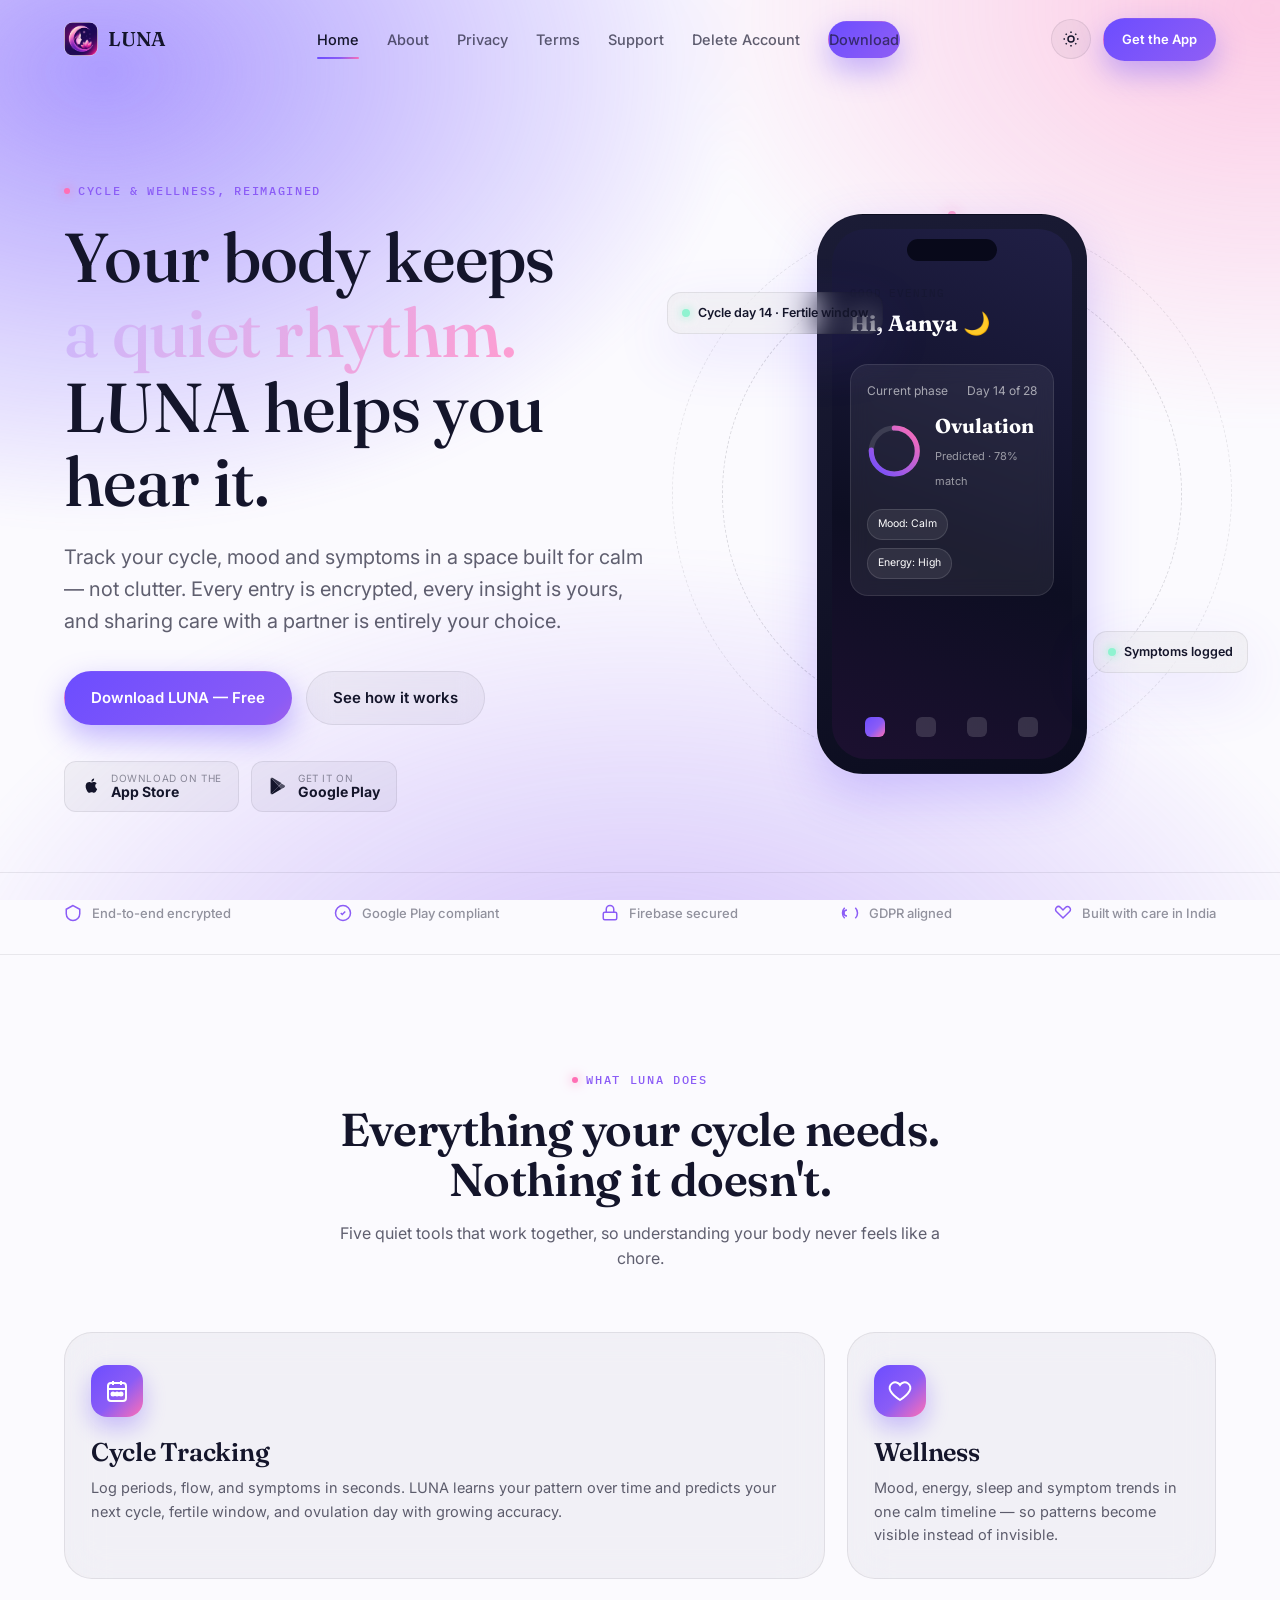
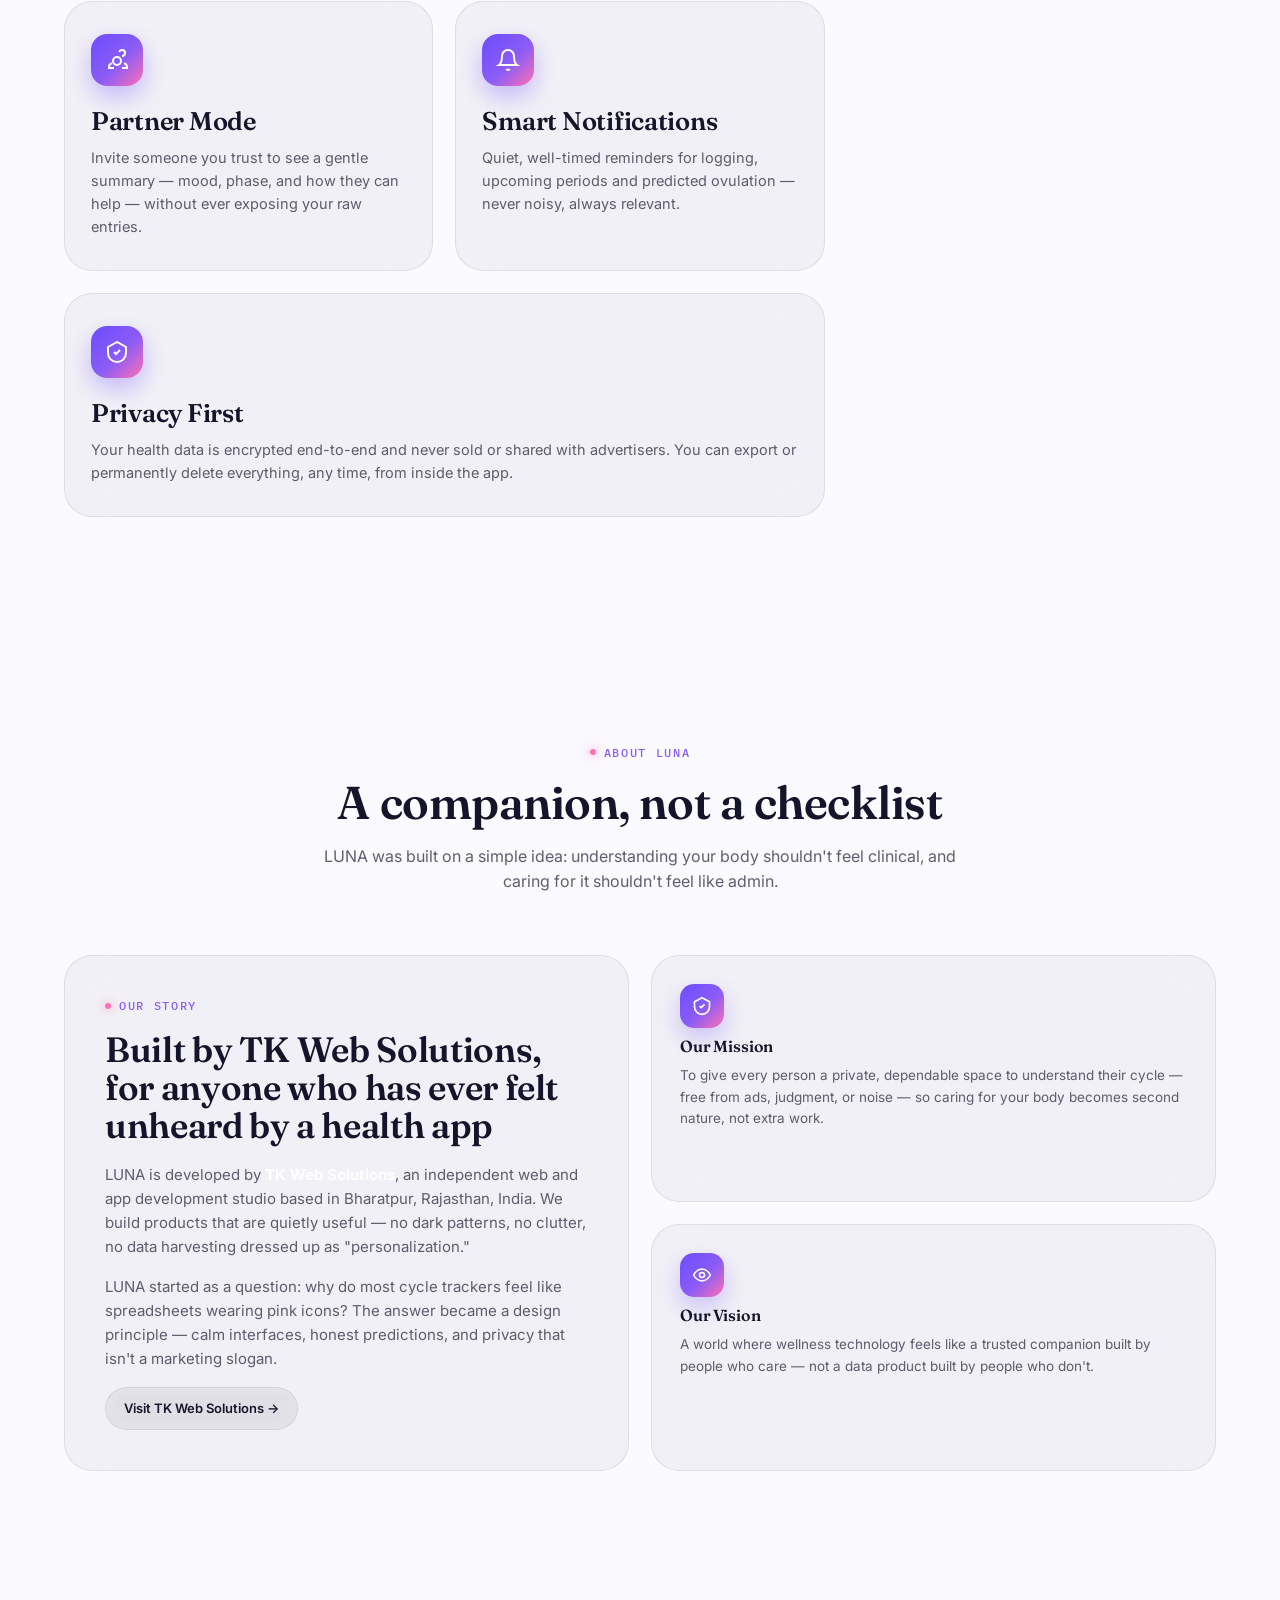
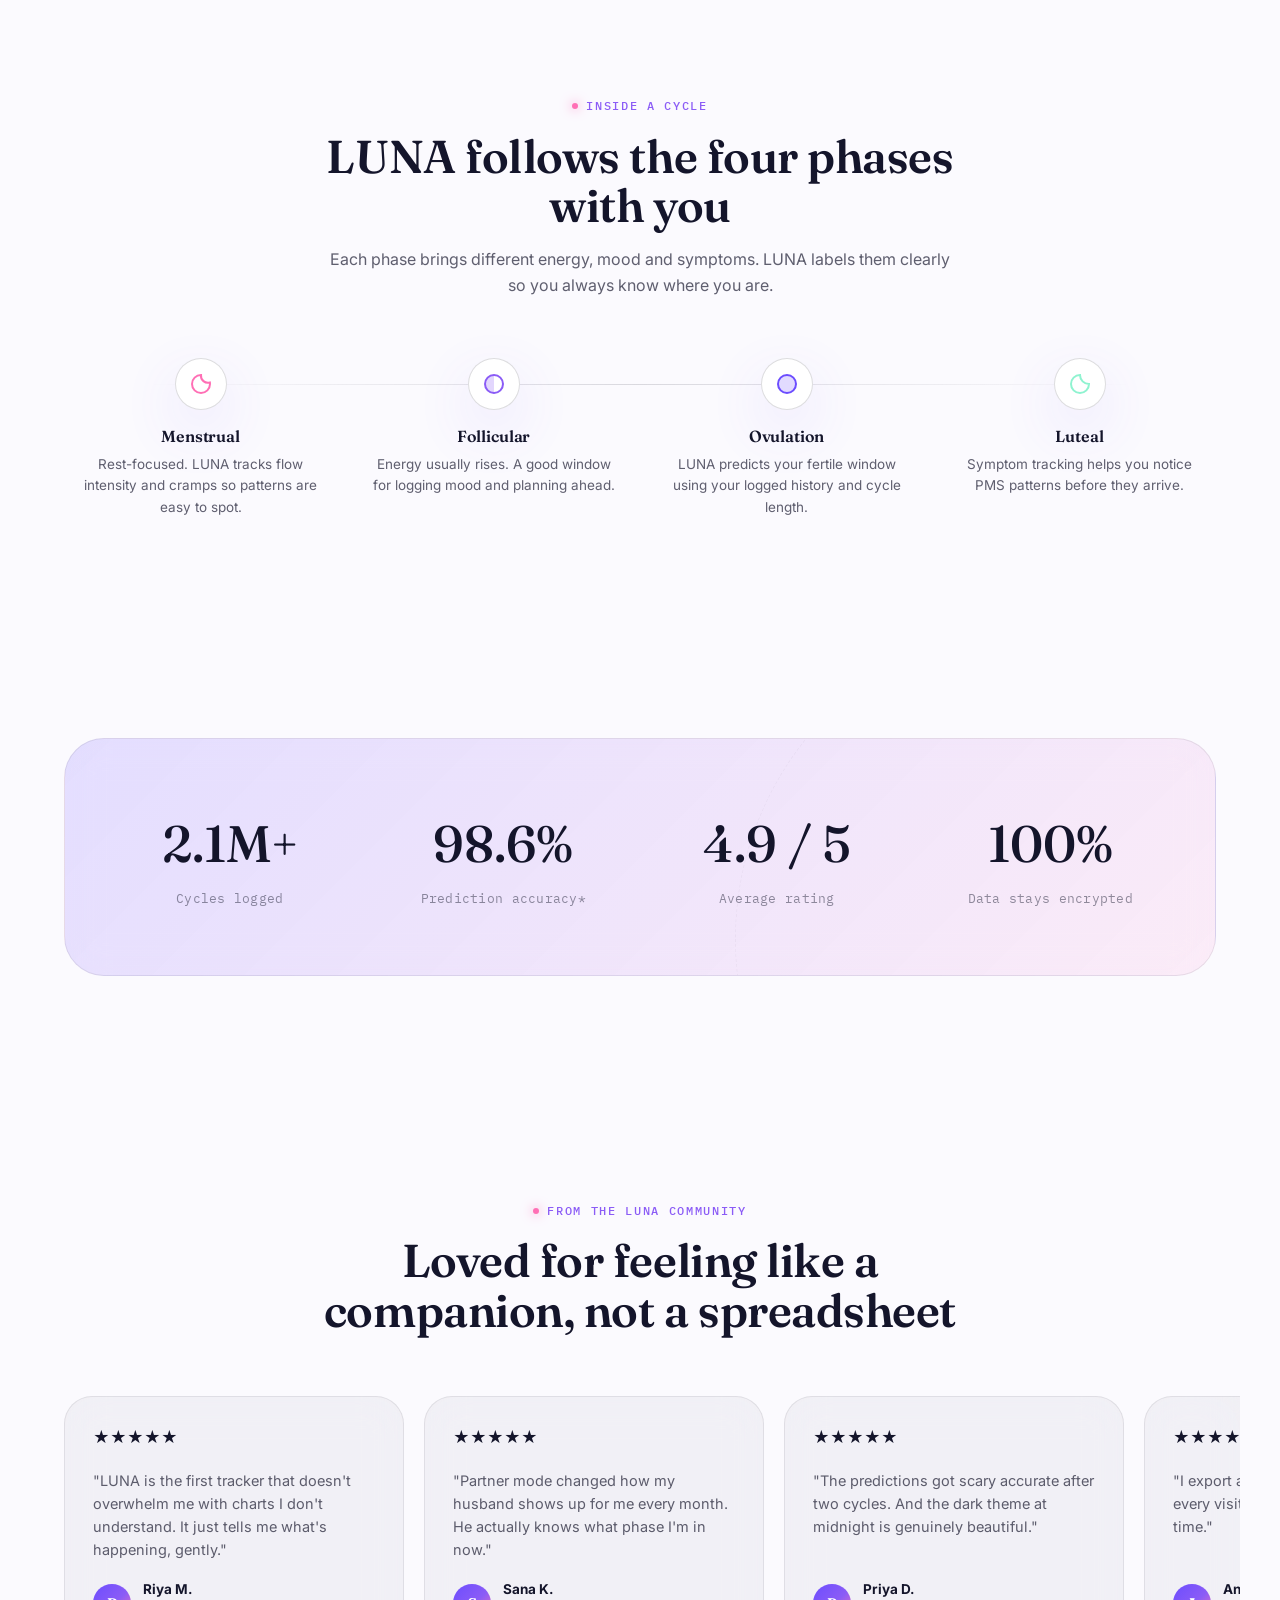
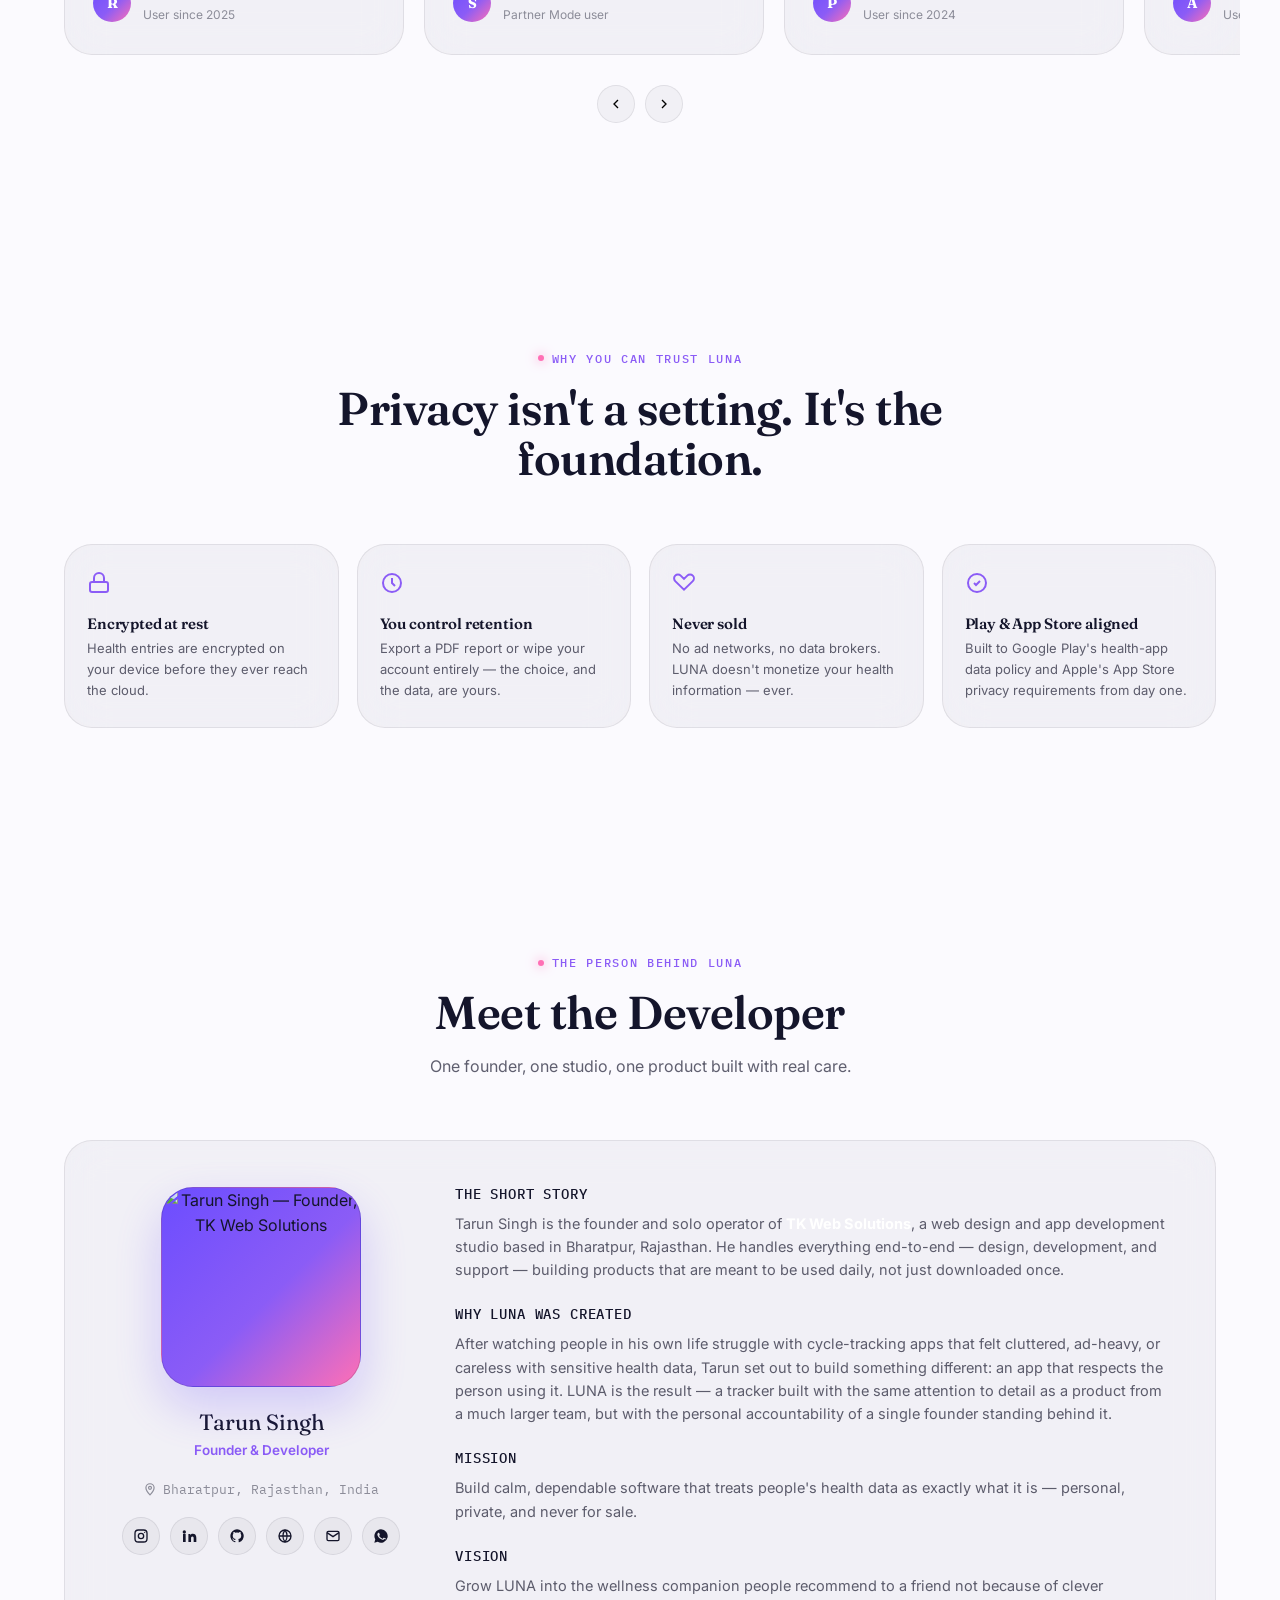
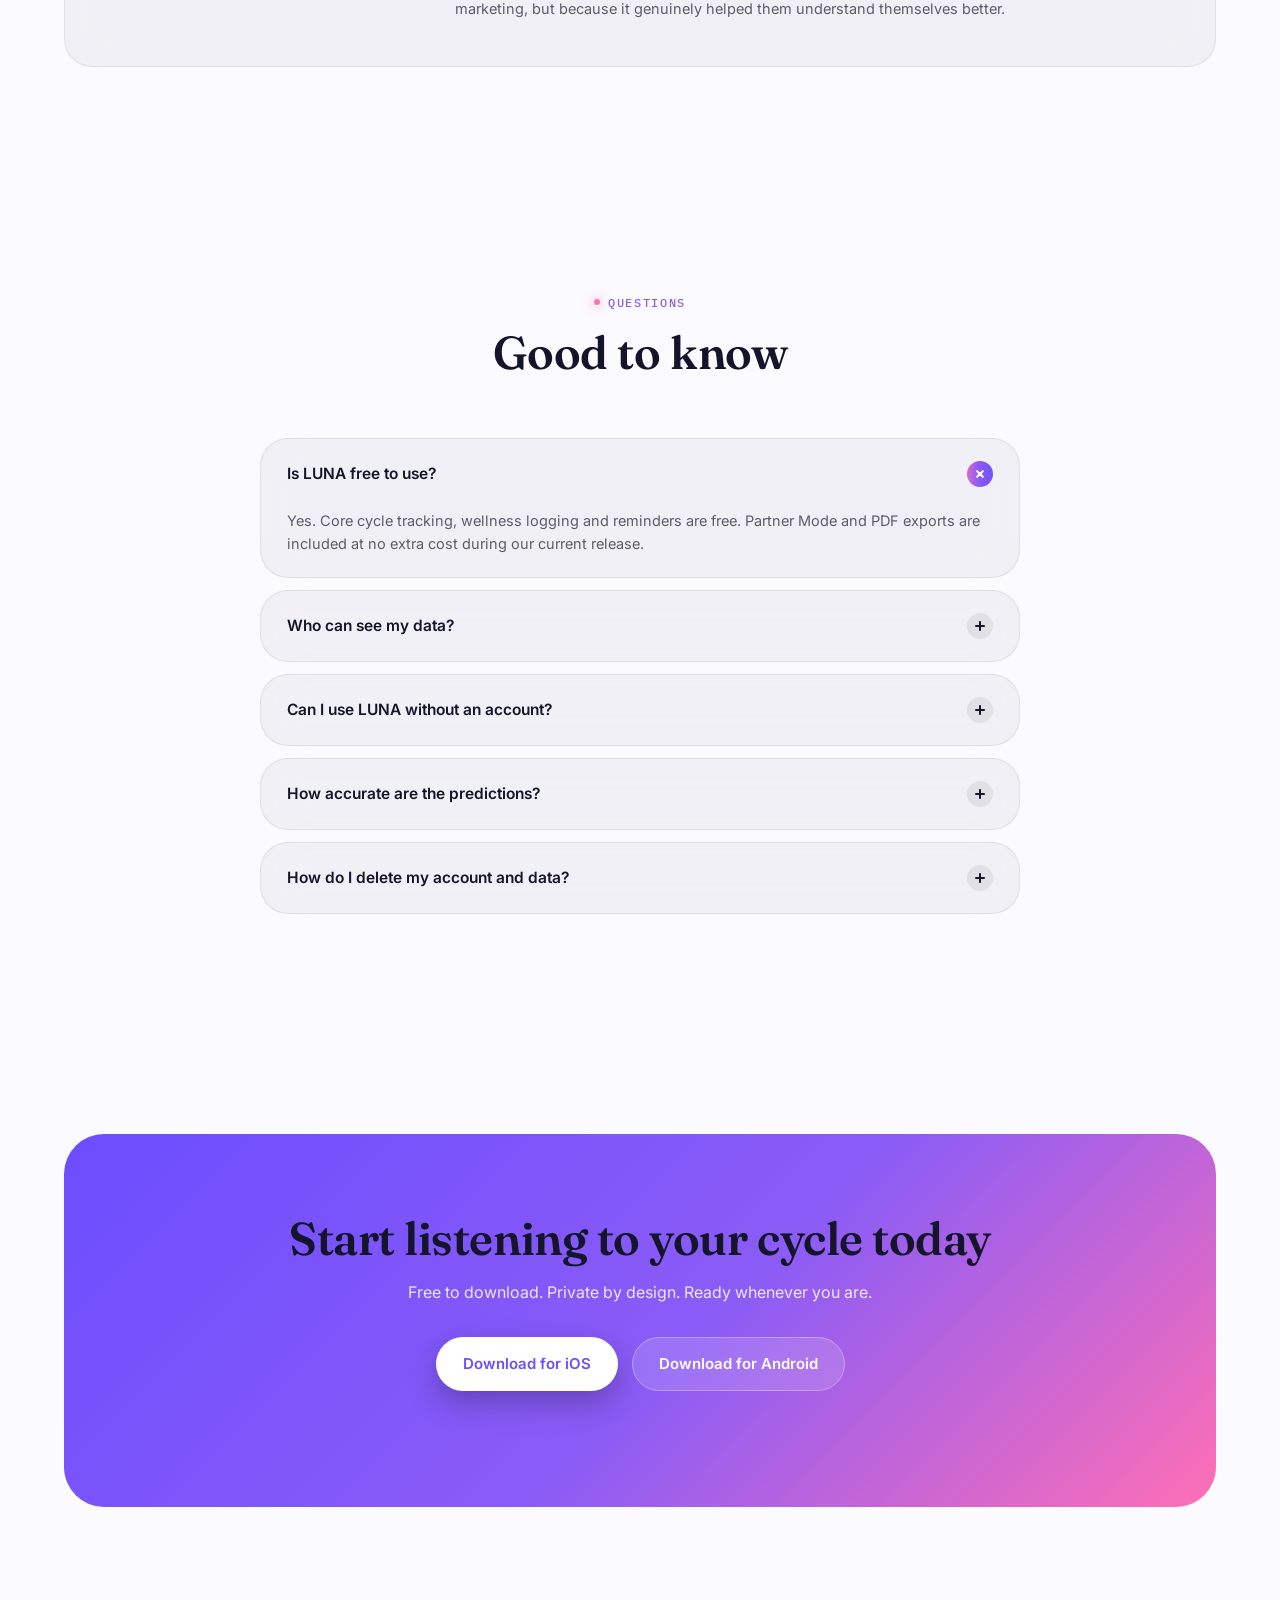
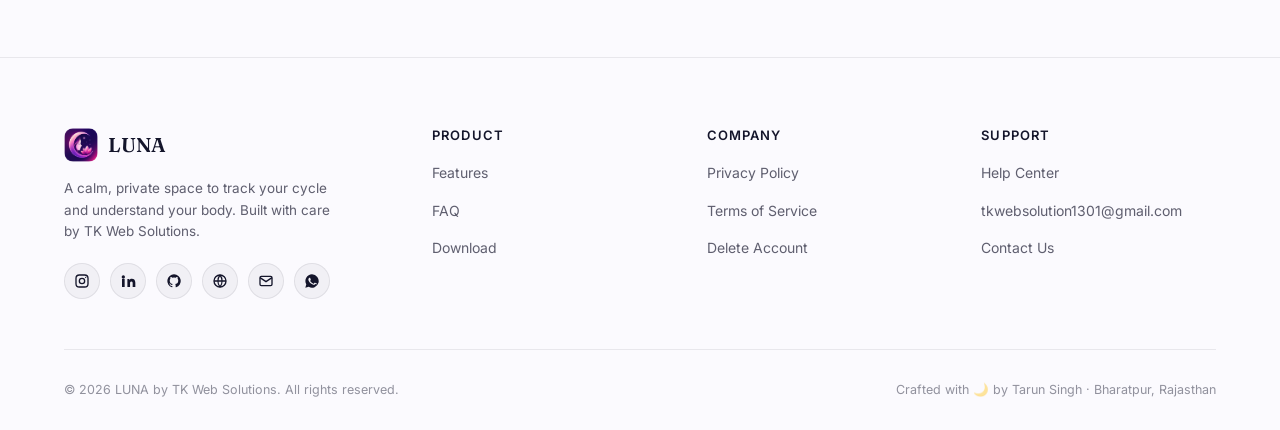
==== commit 980c46fe: "Update index.html" ====
--- a/index.html
+++ b/index.html
@@ -387,11 +387,8 @@
       <div class="dev-card glass" data-reveal="scale">
         <div class="dev-photo-col">
           <div class="dev-photo">
-            <div class="placeholder-mark">
-              <svg viewBox="0 0 24 24" fill="none" stroke="currentColor" stroke-width="1.6"><circle cx="12" cy="8" r="4"/><path d="M4 21c0-4.4 3.6-8 8-8s8 3.6 8 8"/></svg>
-              <span>Founder photo</span>
-            </div>
-          </div>
+  <img src="assets/images/founder.jpg" alt="Tarun Singh — Founder, TK Web Solutions" style="width:100%; height:100%; object-fit:cover; border-radius:32px;">
+</div> 
           <div>
             <div class="dev-name">Tarun Singh</div>
             <div class="dev-role">Founder &amp; Developer</div>
--- a/css/style.css
+++ b/css/style.css
@@ -0,0 +1,933 @@
+/* ============================================================
+   LUNA — Your Personal Wellness Companion
+   Design system: deep-night glass, lunar cycle motif
+   ============================================================ */
+
+@import url('https://fonts.googleapis.com/css2?family=Fraunces:ital,opsz,wght@0,9..144,300;0,9..144,400;0,9..144,500;0,9..144,600;0,9..144,700;1,9..144,400;1,9..144,500&family=Inter:wght@400;500;600;700;800&family=IBM+Plex+Mono:wght@400;500&display=swap');
+
+:root{
+  /* --- brand tokens (as specified) --- */
+  --bg:        #0F1021;
+  --primary:   #6C4DFF;
+  --secondary: #8B5CF6;
+  --accent:    #FF6FB5;
+  --white:     #FFFFFF;
+
+  /* --- derived dark-mode surface system --- */
+  --bg-deep:      #08091A;
+  --bg-elevated:  #14152B;
+  --surface:      rgba(255,255,255,0.055);
+  --surface-hi:   rgba(255,255,255,0.09);
+  --border-soft:  rgba(255,255,255,0.10);
+  --border-hi:    rgba(255,255,255,0.18);
+  --ink:          #F4F2FF;
+  --ink-dim:      rgba(244,242,255,0.68);
+  --ink-faint:    rgba(244,242,255,0.42);
+  --mint:         #8FF3D0; /* sparing use — wellness/positive stat accent */
+
+  /* --- gradients --- */
+  --grad-aurora: radial-gradient(60% 60% at 20% 20%, rgba(108,77,255,0.55) 0%, rgba(108,77,255,0) 60%),
+                 radial-gradient(55% 55% at 85% 15%, rgba(255,111,181,0.35) 0%, rgba(255,111,181,0) 60%),
+                 radial-gradient(70% 70% at 50% 100%, rgba(139,92,246,0.40) 0%, rgba(139,92,246,0) 60%);
+  --grad-brand: linear-gradient(135deg, var(--primary) 0%, var(--secondary) 55%, var(--accent) 100%);
+  --grad-text:  linear-gradient(135deg, #C9BBFF 0%, #FF9CD0 100%);
+
+  /* --- type scale --- */
+  --font-display: 'Fraunces', ui-serif, Georgia, serif;
+  --font-body: 'Inter', -apple-system, BlinkMacSystemFont, 'Segoe UI', sans-serif;
+  --font-mono: 'IBM Plex Mono', ui-monospace, monospace;
+
+  --radius-s: 12px;
+  --radius-m: 20px;
+  --radius-l: 28px;
+  --radius-xl: 40px;
+
+  --shadow-soft: 0 20px 60px rgba(5,4,20,0.45);
+  --shadow-glow: 0 0 0 1px rgba(255,255,255,0.06), 0 20px 50px rgba(108,77,255,0.25);
+
+  --ease: cubic-bezier(0.22, 1, 0.36, 1);
+  --container: 1200px;
+
+  color-scheme: dark;
+}
+
+/* ---------- Light mode overrides ---------- */
+html[data-theme="light"]{
+  --bg: #FBFAFE;
+  --bg-deep: #F3F1FB;
+  --bg-elevated: #FFFFFF;
+  --surface: rgba(15,16,33,0.04);
+  --surface-hi: rgba(15,16,33,0.07);
+  --border-soft: rgba(15,16,33,0.08);
+  --border-hi: rgba(15,16,33,0.14);
+  --ink: #14152B;
+  --ink-dim: rgba(20,21,43,0.68);
+  --ink-faint: rgba(20,21,43,0.46);
+  --shadow-soft: 0 20px 60px rgba(108,77,255,0.12);
+  color-scheme: light;
+}
+
+/* ---------- Reset ---------- */
+*,*::before,*::after{ box-sizing: border-box; margin:0; padding:0; }
+html{ scroll-behavior:smooth; }
+body{
+  background: var(--bg);
+  color: var(--ink);
+  font-family: var(--font-body);
+  font-size: 16px;
+  line-height: 1.6;
+  -webkit-font-smoothing: antialiased;
+  overflow-x: hidden;
+  transition: background .4s var(--ease), color .4s var(--ease);
+}
+img{ max-width:100%; display:block; }
+a{ color:inherit; text-decoration:none; }
+ul{ list-style:none; }
+button{ font-family:inherit; cursor:pointer; }
+input, textarea, select{ font-family:inherit; font-size:inherit; }
+
+::selection{ background: var(--primary); color:#fff; }
+
+:focus-visible{
+  outline: 2px solid var(--accent);
+  outline-offset: 3px;
+  border-radius: 6px;
+}
+
+@media (prefers-reduced-motion: reduce){
+  *, *::before, *::after{
+    animation-duration: 0.01ms !important;
+    animation-iteration-count: 1 !important;
+    transition-duration: 0.01ms !important;
+    scroll-behavior: auto !important;
+  }
+}
+
+.container{
+  width:100%;
+  max-width: var(--container);
+  margin: 0 auto;
+  padding: 0 24px;
+}
+
+.eyebrow{
+  display:inline-flex;
+  align-items:center;
+  gap:8px;
+  font-family: var(--font-mono);
+  font-size: 12px;
+  letter-spacing: 0.14em;
+  text-transform: uppercase;
+  color: var(--secondary);
+  font-weight:500;
+}
+.eyebrow::before{
+  content:'';
+  width:6px; height:6px;
+  border-radius:50%;
+  background: var(--accent);
+  box-shadow: 0 0 12px var(--accent);
+}
+
+h1,h2,h3,h4{
+  font-family: var(--font-display);
+  font-weight: 600;
+  line-height: 1.08;
+  letter-spacing: -0.01em;
+  color: var(--white);
+}
+html[data-theme="light"] h1, html[data-theme="light"] h2, html[data-theme="light"] h3, html[data-theme="light"] h4{ color: var(--ink); }
+
+h1{ font-size: clamp(2.6rem, 5.4vw, 4.6rem); font-weight: 500; }
+h2{ font-size: clamp(2rem, 3.6vw, 3rem); }
+h3{ font-size: clamp(1.25rem, 2vw, 1.6rem); }
+
+p{ color: var(--ink-dim); }
+.lede{ font-size: clamp(1.05rem, 1.6vw, 1.25rem); color: var(--ink-dim); max-width: 46ch; }
+
+.text-gradient{
+  background: var(--grad-text);
+  -webkit-background-clip:text;
+  background-clip:text;
+  color:transparent;
+}
+
+/* ---------- Buttons ---------- */
+.btn{
+  display:inline-flex;
+  align-items:center;
+  justify-content:center;
+  gap:10px;
+  padding: 14px 26px;
+  border-radius: 100px;
+  font-weight:600;
+  font-size: 15px;
+  border: 1px solid transparent;
+  transition: transform .35s var(--ease), box-shadow .35s var(--ease), background .35s var(--ease), border-color .35s var(--ease);
+  white-space: nowrap;
+}
+.btn-primary{
+  background: var(--grad-brand);
+  background-size: 160% 160%;
+  color:#fff;
+  box-shadow: 0 12px 30px rgba(108,77,255,0.4);
+}
+.btn-primary:hover{ transform: translateY(-2px); box-shadow: 0 16px 40px rgba(255,111,181,0.35); background-position: 100% 50%; }
+.btn-ghost{
+  background: var(--surface);
+  border-color: var(--border-soft);
+  color: var(--ink);
+  backdrop-filter: blur(12px);
+}
+.btn-ghost:hover{ background: var(--surface-hi); border-color: var(--border-hi); transform: translateY(-2px); }
+.btn-sm{ padding: 10px 18px; font-size:13px; }
+.btn-block{ width:100%; }
+
+/* ---------- Glass card ---------- */
+.glass{
+  background: var(--surface);
+  border: 1px solid var(--border-soft);
+  border-radius: var(--radius-l);
+  backdrop-filter: blur(20px) saturate(140%);
+  -webkit-backdrop-filter: blur(20px) saturate(140%);
+}
+
+/* ---------- Ambient aurora background ---------- */
+.aurora{
+  position: fixed;
+  inset: 0;
+  z-index: -2;
+  background: var(--bg);
+  overflow:hidden;
+}
+.aurora::before{
+  content:'';
+  position:absolute;
+  inset: -20%;
+  background: var(--grad-aurora);
+  filter: blur(10px);
+  animation: driftAurora 22s ease-in-out infinite alternate;
+}
+@keyframes driftAurora{
+  0%{ transform: translate3d(0,0,0) scale(1); }
+  100%{ transform: translate3d(-3%, 3%, 0) scale(1.08); }
+}
+.noise{
+  position:fixed; inset:0; z-index:-1; pointer-events:none;
+  opacity:.035; mix-blend-mode: overlay;
+  background-image:url("data:image/svg+xml,%3Csvg xmlns='http://www.w3.org/2000/svg' width='120' height='120'%3E%3Cfilter id='n'%3E%3CfeTurbulence type='fractalNoise' baseFrequency='0.9' numOctaves='2' stitchTiles='stitch'/%3E%3C/filter%3E%3Crect width='100%25' height='100%25' filter='url(%23n)'/%3E%3C/svg%3E");
+}
+html[data-theme="light"] .noise{ opacity:.02; }
+
+/* ---------- Cycle ring — signature motif ---------- */
+.cycle-ring{
+  --ring-size: 520px;
+  position:absolute;
+  width: var(--ring-size); height: var(--ring-size);
+  border-radius:50%;
+  border: 1px dashed var(--border-hi);
+  pointer-events:none;
+}
+.cycle-ring::after{
+  content:'';
+  position:absolute;
+  top:-4px; left:50%;
+  width:8px; height:8px;
+  transform: translateX(-50%);
+  border-radius:50%;
+  background: var(--accent);
+  box-shadow: 0 0 16px var(--accent);
+}
+.cycle-ring.spin{ animation: spinRing 60s linear infinite; }
+.cycle-ring.spin-slow{ animation: spinRing 110s linear infinite reverse; }
+@keyframes spinRing{ to{ transform: rotate(360deg); } }
+
+/* ---------- Header ---------- */
+.site-header{
+  position: sticky;
+  top:0;
+  z-index: 100;
+  padding: 18px 0;
+  transition: background .3s var(--ease), border-color .3s var(--ease), padding .3s var(--ease);
+  border-bottom: 1px solid transparent;
+}
+.site-header.scrolled{
+  background: color-mix(in srgb, var(--bg) 78%, transparent);
+  backdrop-filter: blur(16px) saturate(140%);
+  border-bottom-color: var(--border-soft);
+  padding: 12px 0;
+}
+.site-header .container{
+  display:flex;
+  align-items:center;
+  justify-content:space-between;
+  gap: 24px;
+}
+.brand{
+  display:flex;
+  align-items:center;
+  gap: 10px;
+  font-family: var(--font-display);
+  font-size: 20px;
+  font-weight:600;
+  color: var(--white);
+}
+html[data-theme="light"] .brand{ color: var(--ink); }
+.brand img{ width:34px; height:34px; border-radius:9px; }
+
+.nav-links{
+  display:flex;
+  align-items:center;
+  gap: 28px;
+}
+.nav-links a{
+  font-size: 14.5px;
+  font-weight:500;
+  color: var(--ink-dim);
+  position:relative;
+  padding: 6px 0;
+  transition: color .25s var(--ease);
+}
+.nav-links a:hover, .nav-links a.active{ color: var(--white); }
+html[data-theme="light"] .nav-links a:hover, html[data-theme="light"] .nav-links a.active{ color: var(--ink); }
+.nav-links a::after{
+  content:'';
+  position:absolute; left:0; right:100%; bottom:-2px;
+  height:2px; border-radius:2px;
+  background: var(--grad-brand);
+  transition: right .3s var(--ease);
+}
+.nav-links a:hover::after, .nav-links a.active::after{ right:0; }
+
+.header-actions{ display:flex; align-items:center; gap:12px; }
+
+.theme-toggle{
+  width:40px; height:40px;
+  display:grid; place-items:center;
+  border-radius:50%;
+  background: var(--surface);
+  border:1px solid var(--border-soft);
+  color: var(--ink);
+  transition: background .3s var(--ease), transform .3s var(--ease);
+}
+.theme-toggle:hover{ background: var(--surface-hi); transform: rotate(20deg); }
+.theme-toggle svg{ width:18px; height:18px; }
+.theme-toggle .sun{ display:none; }
+html[data-theme="light"] .theme-toggle .moon{ display:none; }
+html[data-theme="light"] .theme-toggle .sun{ display:block; }
+
+.nav-toggle{
+  display:none;
+  width:40px; height:40px;
+  border-radius:50%;
+  background: var(--surface);
+  border:1px solid var(--border-soft);
+  align-items:center; justify-content:center;
+  flex-direction:column; gap:4px;
+}
+.nav-toggle span{ width:16px; height:2px; background:var(--ink); border-radius:2px; transition:.3s var(--ease); }
+.nav-toggle.open span:nth-child(1){ transform: translateY(6px) rotate(45deg); }
+.nav-toggle.open span:nth-child(2){ opacity:0; }
+.nav-toggle.open span:nth-child(3){ transform: translateY(-6px) rotate(-45deg); }
+
+/* ---------- Mobile nav ---------- */
+@media (max-width: 880px){
+  .nav-links{
+    position: fixed;
+    inset: 72px 16px auto 16px;
+    flex-direction:column;
+    align-items: flex-start;
+    padding: 22px;
+    gap: 6px;
+    background: var(--bg-elevated);
+    border: 1px solid var(--border-soft);
+    border-radius: var(--radius-m);
+    box-shadow: var(--shadow-soft);
+    transform-origin: top right;
+    transform: scale(.96) translateY(-8px);
+    opacity:0;
+    visibility:hidden;
+    transition: all .3s var(--ease);
+  }
+  .nav-links.open{ opacity:1; visibility:visible; transform:none; }
+  .nav-links a{ padding:10px 4px; width:100%; }
+  .nav-links .btn{ margin-top:8px; width:100%; }
+  .nav-toggle{ display:flex; }
+  .header-actions .btn-primary.desktop-only{ display:none; }
+}
+
+/* ============================================================
+   HERO
+   ============================================================ */
+.hero{
+  position: relative;
+  padding: 96px 0 60px;
+  overflow: hidden;
+}
+.hero .container{
+  display:grid;
+  grid-template-columns: 1.05fr 0.95fr;
+  align-items:center;
+  gap: 40px;
+}
+.hero-copy .eyebrow{ margin-bottom: 20px; }
+.hero-copy h1{ margin-bottom: 22px; }
+.hero-copy .lede{ margin-bottom: 34px; }
+.hero-ctas{ display:flex; gap:14px; flex-wrap:wrap; margin-bottom: 36px; }
+
+.store-badges{ display:flex; gap:12px; flex-wrap:wrap; }
+.store-badge{
+  display:flex; align-items:center; gap:10px;
+  padding: 10px 16px;
+  border-radius: var(--radius-s);
+  background: var(--surface);
+  border:1px solid var(--border-soft);
+  font-size:13px;
+  transition: transform .3s var(--ease), background .3s var(--ease);
+}
+.store-badge:hover{ transform: translateY(-2px); background: var(--surface-hi); }
+.store-badge svg{ width:20px; height:20px; }
+.store-badge .store-lines{ display:flex; flex-direction:column; line-height:1.2; }
+.store-badge .store-lines small{ font-size:10px; color: var(--ink-faint); text-transform:uppercase; letter-spacing:.06em; }
+.store-badge .store-lines strong{ font-size:14px; color: var(--white); }
+html[data-theme="light"] .store-badge .store-lines strong{ color: var(--ink); }
+
+.hero-visual{ position:relative; display:grid; place-items:center; min-height: 560px; }
+.hero-visual .cycle-ring:nth-child(1){ --ring-size: 460px; }
+.hero-visual .cycle-ring:nth-child(2){ --ring-size: 560px; opacity:.6; }
+
+.phone{
+  position:relative;
+  width: 270px;
+  height: 560px;
+  border-radius: 46px;
+  background: linear-gradient(160deg, #1B1C36, #0B0C1E);
+  border: 1px solid var(--border-hi);
+  box-shadow: var(--shadow-glow);
+  padding: 14px;
+  animation: floatPhone 6s ease-in-out infinite;
+  z-index:2;
+}
+@keyframes floatPhone{
+  0%,100%{ transform: translateY(0) rotate(-1.5deg); }
+  50%{ transform: translateY(-16px) rotate(1.2deg); }
+}
+.phone-screen{
+  width:100%; height:100%;
+  border-radius: 34px;
+  overflow:hidden;
+  background: linear-gradient(200deg, #201F45, #0D0E22 60%, #1C1030);
+  position:relative;
+  display:flex; flex-direction:column;
+  padding: 22px 18px;
+}
+.phone-notch{
+  position:absolute; top:10px; left:50%; transform:translateX(-50%);
+  width:90px; height:22px; background:#08091A; border-radius:20px;
+}
+.phone-greeting{ margin-top: 34px; }
+.phone-greeting span{ display:block; font-family: var(--font-mono); font-size:11px; color: var(--ink-faint); letter-spacing:.08em; text-transform:uppercase;}
+.phone-greeting strong{ display:block; font-family: var(--font-display); font-size:22px; color:#fff; margin-top:4px; }
+.phone-card{
+  margin-top: 22px;
+  background: rgba(255,255,255,0.07);
+  border: 1px solid rgba(255,255,255,0.1);
+  border-radius: 18px;
+  padding: 16px;
+  backdrop-filter: blur(10px);
+}
+.phone-card .row{ display:flex; justify-content:space-between; align-items:center; font-size:12px; color: rgba(255,255,255,0.6); margin-bottom:10px; }
+.phone-ring-wrap{ display:flex; align-items:center; gap:14px; }
+.phone-ring{ width:64px; height:64px; }
+.phone-ring-text strong{ display:block; color:#fff; font-size:20px; font-family:var(--font-display); }
+.phone-ring-text span{ font-size:11px; color: rgba(255,255,255,0.55); }
+.phone-tags{ display:flex; gap:8px; margin-top:16px; flex-wrap:wrap; }
+.phone-tag{ font-size:10.5px; padding:6px 10px; border-radius:100px; background: rgba(255,255,255,0.08); color:#fff; border:1px solid rgba(255,255,255,0.12); }
+.phone-nav{ margin-top:auto; display:flex; justify-content:space-around; padding-top:16px; }
+.phone-nav i{ width:20px; height:20px; border-radius:6px; background: rgba(255,255,255,0.14); display:block; }
+.phone-nav i:first-child{ background: var(--grad-brand); }
+
+.float-chip{
+  position:absolute;
+  padding: 10px 14px;
+  border-radius: 14px;
+  background: var(--surface);
+  border: 1px solid var(--border-soft);
+  backdrop-filter: blur(16px);
+  display:flex; align-items:center; gap:8px;
+  font-size:12.5px; font-weight:600; color:var(--white);
+  box-shadow: var(--shadow-soft);
+  z-index:3;
+  animation: floatChip 5s ease-in-out infinite;
+}
+html[data-theme="light"] .float-chip{ color: var(--ink); }
+.float-chip.chip-a{ top: 14%; left: -4%; animation-delay: .3s; }
+.float-chip.chip-b{ bottom: 18%; right: -6%; animation-delay: 1.1s; }
+.float-chip .dot{ width:8px; height:8px; border-radius:50%; background: var(--mint); box-shadow:0 0 10px var(--mint); }
+@keyframes floatChip{
+  0%,100%{ transform: translateY(0); }
+  50%{ transform: translateY(-10px); }
+}
+
+/* ---------- Trust strip ---------- */
+.trust-strip{ padding: 30px 0; border-top:1px solid var(--border-soft); border-bottom:1px solid var(--border-soft); }
+.trust-strip .container{ display:flex; align-items:center; justify-content:space-between; gap:24px; flex-wrap:wrap; }
+.trust-item{ display:flex; align-items:center; gap:10px; color: var(--ink-faint); font-size:13px; font-weight:500; }
+.trust-item svg{ width:18px; height:18px; color: var(--secondary); }
+
+/* ============================================================
+   SECTIONS — shared
+   ============================================================ */
+.section{ padding: 110px 0; position:relative; }
+.section-head{ max-width: 640px; margin: 0 auto 60px; text-align:center; }
+.section-head .eyebrow{ justify-content:center; margin-bottom:16px; }
+.section-head h2{ margin-bottom: 16px; }
+.section-head p{ margin: 0 auto; }
+
+/* ---------- Feature grid ---------- */
+.feature-grid{
+  display:grid;
+  grid-template-columns: repeat(3, 1fr);
+  gap: 22px;
+}
+.feature-card{
+  padding: 32px 26px;
+  transition: transform .4s var(--ease), border-color .4s var(--ease), background .4s var(--ease);
+  position:relative;
+  overflow:hidden;
+}
+.feature-card:hover{ transform: translateY(-6px); border-color: var(--border-hi); background: var(--surface-hi); }
+.feature-card .ficon{
+  width: 52px; height:52px;
+  border-radius: 16px;
+  display:grid; place-items:center;
+  background: var(--grad-brand);
+  margin-bottom: 22px;
+  box-shadow: 0 10px 24px rgba(108,77,255,0.35);
+}
+.feature-card .ficon svg{ width:24px; height:24px; color:#fff; }
+.feature-card h3{ margin-bottom: 10px; }
+.feature-card p{ font-size: 14.5px; }
+.feature-card.span-2{ grid-column: span 2; }
+
+/* ---------- Stats ---------- */
+.stats-band{
+  border-radius: var(--radius-xl);
+  padding: 64px 40px;
+  position:relative;
+  overflow:hidden;
+  background: linear-gradient(135deg, rgba(108,77,255,0.16), rgba(255,111,181,0.10));
+  border: 1px solid var(--border-soft);
+}
+.stats-grid{
+  display:grid;
+  grid-template-columns: repeat(4, 1fr);
+  gap: 24px;
+  position:relative; z-index:2;
+}
+.stat{ text-align:center; }
+.stat strong{
+  display:block;
+  font-family: var(--font-display);
+  font-size: clamp(2.2rem, 4vw, 3.2rem);
+  color: var(--white);
+  font-weight:500;
+}
+html[data-theme="light"] .stat strong{ color:var(--ink); }
+.stat span{ font-size: 13px; color: var(--ink-faint); font-family: var(--font-mono); letter-spacing: .02em; }
+
+/* ---------- How it works / phases ---------- */
+.phase-row{
+  display:grid;
+  grid-template-columns: repeat(4, 1fr);
+  gap: 20px;
+  position:relative;
+}
+.phase-row::before{
+  content:'';
+  position:absolute; top: 26px; left:6%; right:6%; height:1px;
+  background: linear-gradient(90deg, transparent, var(--border-hi), transparent);
+  z-index:0;
+}
+.phase{ position:relative; z-index:1; text-align:center; padding: 0 10px; }
+.phase-moon{
+  width: 52px; height:52px;
+  margin: 0 auto 18px;
+  border-radius:50%;
+  background: var(--bg-elevated);
+  border: 1px solid var(--border-hi);
+  display:grid; place-items:center;
+  box-shadow: var(--shadow-soft);
+}
+.phase-moon svg{ width:24px; height:24px; }
+.phase h3{ font-size: 16px; margin-bottom:8px; }
+.phase p{ font-size: 13.5px; }
+
+/* ---------- Testimonials ---------- */
+.testi-track-wrap{ overflow:hidden; margin: 0 -24px; padding: 0 24px; }
+.testi-track{ display:flex; gap: 20px; }
+.testi-card{
+  min-width: 340px;
+  max-width: 340px;
+  padding: 28px;
+  display:flex;
+  flex-direction:column;
+  gap: 18px;
+}
+.testi-stars{ display:flex; gap:3px; }
+.testi-stars svg{ width:14px; height:14px; color: var(--accent); }
+.testi-card p{ font-size: 14.5px; color: var(--ink-dim); }
+.testi-person{ display:flex; align-items:center; gap:12px; margin-top:auto; }
+.testi-avatar{
+  width:38px; height:38px; border-radius:50%;
+  background: var(--grad-brand);
+  display:grid; place-items:center;
+  color:#fff; font-weight:700; font-size:14px;
+  font-family: var(--font-display);
+}
+.testi-person strong{ display:block; font-size:13.5px; color: var(--white); }
+html[data-theme="light"] .testi-person strong{ color: var(--ink); }
+.testi-person span{ font-size:12px; color: var(--ink-faint); }
+.testi-controls{ display:flex; gap:10px; justify-content:center; margin-top: 30px; }
+.testi-controls button{
+  width:38px; height:38px; border-radius:50%;
+  background: var(--surface); border:1px solid var(--border-soft);
+  display:grid; place-items:center;
+}
+.testi-controls button:hover{ background: var(--surface-hi); }
+.testi-controls svg{ width:16px; height:16px; }
+
+/* ---------- Privacy pillars (used on homepage + privacy page) ---------- */
+.pillars{ display:grid; grid-template-columns: repeat(4,1fr); gap:18px; }
+.pillar{ padding: 26px 22px; text-align:left; }
+.pillar svg{ width:24px; height:24px; color: var(--secondary); margin-bottom:14px; }
+.pillar h3{ font-size:15px; margin-bottom:6px; }
+.pillar p{ font-size:13px; }
+
+/* ---------- FAQ ---------- */
+.faq-list{ max-width: 760px; margin: 0 auto; display:flex; flex-direction:column; gap:12px; }
+.faq-item{ overflow:hidden; }
+.faq-q{
+  width:100%;
+  display:flex; align-items:center; justify-content:space-between;
+  gap: 16px;
+  padding: 22px 26px;
+  background:none; border:none; color: var(--white);
+  font-family: var(--font-body); font-weight:600; font-size:15.5px;
+  text-align:left;
+}
+html[data-theme="light"] .faq-q{ color: var(--ink); }
+.faq-q .plus{
+  flex-shrink:0;
+  width: 26px; height:26px; border-radius:50%;
+  background: var(--surface-hi);
+  display:grid; place-items:center;
+  position:relative;
+  transition: transform .35s var(--ease);
+}
+.faq-q .plus::before, .faq-q .plus::after{
+  content:''; position:absolute; background: var(--ink); border-radius:2px;
+}
+.faq-q .plus::before{ width:10px; height:2px; }
+.faq-q .plus::after{ width:2px; height:10px; }
+.faq-item.open .faq-q .plus{ transform: rotate(135deg); background: var(--grad-brand); }
+.faq-item.open .faq-q .plus::before, .faq-item.open .faq-q .plus::after{ background:#fff; }
+.faq-a{
+  max-height:0;
+  overflow:hidden;
+  transition: max-height .4s var(--ease);
+  padding: 0 26px;
+}
+.faq-a p{ padding-bottom: 22px; font-size:14.5px; }
+.faq-item.open .faq-a{ max-height: 300px; }
+
+/* ---------- CTA band ---------- */
+.cta-band{
+  text-align:center;
+  padding: 80px 40px;
+  border-radius: var(--radius-xl);
+  position:relative;
+  overflow:hidden;
+  background: var(--grad-brand);
+}
+.cta-band h2{ color:#fff; margin-bottom:16px; }
+.cta-band p{ color: rgba(255,255,255,0.85); max-width:520px; margin:0 auto 32px; }
+.cta-band .hero-ctas{ justify-content:center; }
+.cta-band .btn-ghost{ background: rgba(255,255,255,0.14); border-color: rgba(255,255,255,0.3); color:#fff; }
+.cta-band .btn-primary{ background:#fff; color: var(--primary); box-shadow:0 12px 30px rgba(0,0,0,0.25); }
+
+/* ---------- About LUNA ---------- */
+.about-grid{
+  display:grid;
+  grid-template-columns: 1fr 1fr;
+  gap: 22px;
+  align-items:stretch;
+}
+.about-copy{ padding: 40px; display:flex; flex-direction:column; justify-content:center; }
+.about-copy h2{ margin-bottom:18px; }
+.about-copy p{ margin-bottom: 16px; font-size:15px; }
+.about-side{ display:flex; flex-direction:column; gap:22px; }
+.value-card{ padding: 28px; flex:1; display:flex; flex-direction:column; gap:10px; }
+.value-card .ficon{
+  width:44px; height:44px; border-radius:14px;
+  display:grid; place-items:center;
+  background: var(--grad-brand);
+  box-shadow: 0 10px 24px rgba(108,77,255,0.3);
+}
+.value-card .ficon svg{ width:20px; height:20px; color:#fff; }
+.value-card h3{ font-size:16px; }
+.value-card p{ font-size:13.5px; margin:0; }
+
+/* ---------- Meet the Developer ---------- */
+.dev-card{
+  display:grid;
+  grid-template-columns: 300px 1fr;
+  gap: 44px;
+  padding: 46px;
+  align-items:start;
+}
+.dev-photo-col{ display:flex; flex-direction:column; align-items:center; text-align:center; gap:18px; }
+.dev-photo{
+  width: 200px; height: 200px;
+  border-radius: 32px;
+  background: var(--grad-brand);
+  display:grid; place-items:center;
+  position:relative;
+  overflow:hidden;
+  border: 1px solid var(--border-hi);
+  box-shadow: var(--shadow-glow);
+}
+.dev-photo .placeholder-mark{
+  display:flex; flex-direction:column; align-items:center; gap:8px;
+  color: rgba(255,255,255,0.92);
+}
+.dev-photo .placeholder-mark svg{ width:40px; height:40px; }
+.dev-photo .placeholder-mark span{ font-family: var(--font-mono); font-size:10.5px; letter-spacing:.08em; text-transform:uppercase; opacity:.85; }
+.dev-name{ font-family: var(--font-display); font-size:22px; color:var(--white); }
+html[data-theme="light"] .dev-name{ color:var(--ink); }
+.dev-role{ font-size:13.5px; color: var(--secondary); font-weight:600; }
+.dev-location{ display:flex; align-items:center; gap:6px; font-size:12.5px; color: var(--ink-faint); font-family: var(--font-mono); }
+.dev-location svg{ width:14px; height:14px; }
+.social-row{ display:flex; gap:10px; flex-wrap:wrap; justify-content:center; }
+.social-row a{
+  width:38px; height:38px; border-radius:50%;
+  background: var(--surface); border:1px solid var(--border-soft);
+  display:grid; place-items:center;
+  transition: background .3s var(--ease), transform .3s var(--ease);
+}
+.social-row a:hover{ background: var(--surface-hi); transform: translateY(-2px); }
+.social-row svg{ width:16px; height:16px; }
+
+.dev-story h3{ font-size:14px; text-transform:uppercase; letter-spacing:.06em; color: var(--ink-faint); font-family: var(--font-mono); font-weight:500; margin-bottom:10px; margin-top:26px; }
+.dev-story h3:first-child{ margin-top:0; }
+.dev-story p{ font-size:14.5px; margin-bottom:0; }
+
+@media (max-width: 900px){
+  .about-grid{ grid-template-columns:1fr; }
+  .dev-card{ grid-template-columns:1fr; }
+}
+
+/* ============================================================
+   FOOTER
+   ============================================================ */
+.site-footer{ padding: 70px 0 30px; border-top: 1px solid var(--border-soft); margin-top: 40px; }
+.footer-top{
+  display:grid;
+  grid-template-columns: 1.4fr repeat(3, 1fr);
+  gap: 40px;
+  padding-bottom: 50px;
+}
+.footer-brand .brand{ margin-bottom: 16px; }
+.footer-brand p{ font-size: 13.5px; max-width: 30ch; margin-bottom: 20px; }
+.footer-social{ display:flex; gap:10px; }
+.footer-social a{
+  width:36px; height:36px; border-radius:50%;
+  background: var(--surface); border:1px solid var(--border-soft);
+  display:grid; place-items:center;
+  transition: background .3s var(--ease), transform .3s var(--ease);
+}
+.footer-social a:hover{ background: var(--surface-hi); transform: translateY(-2px); }
+.footer-social svg{ width:16px; height:16px; }
+.footer-col h4{ font-family: var(--font-body); font-size:13px; text-transform:uppercase; letter-spacing:.08em; color: var(--ink-faint); margin-bottom:18px; font-weight:600; }
+.footer-col ul{ display:flex; flex-direction:column; gap:12px; }
+.footer-col a{ font-size:14px; color: var(--ink-dim); transition: color .25s var(--ease); }
+.footer-col a:hover{ color: var(--white); }
+html[data-theme="light"] .footer-col a:hover{ color: var(--ink); }
+.footer-bottom{
+  display:flex; align-items:center; justify-content:space-between; flex-wrap:wrap; gap: 14px;
+  padding-top: 30px; border-top: 1px solid var(--border-soft);
+  font-size: 12.5px; color: var(--ink-faint);
+}
+.footer-bottom .made{ display:flex; align-items:center; gap:6px; }
+
+/* ============================================================
+   INNER PAGES (privacy / terms / delete / support / 404)
+   ============================================================ */
+.page-hero{ padding: 150px 0 70px; text-align:center; }
+.page-hero .eyebrow{ justify-content:center; margin-bottom:18px; }
+.page-hero h1{ margin-bottom: 16px; }
+.page-hero p{ max-width: 560px; margin: 0 auto; }
+.updated-badge{
+  display:inline-flex; align-items:center; gap:8px;
+  margin-top: 22px;
+  padding: 8px 16px;
+  border-radius:100px;
+  background: var(--surface);
+  border:1px solid var(--border-soft);
+  font-size:12.5px;
+  color: var(--ink-faint);
+  font-family: var(--font-mono);
+}
+
+.legal-layout{ display:grid; grid-template-columns: 260px 1fr; gap: 50px; align-items:start; }
+.legal-toc{ position:sticky; top: 110px; padding: 22px; }
+.legal-toc h4{ font-size:12px; text-transform:uppercase; letter-spacing:.08em; color: var(--ink-faint); margin-bottom:16px; }
+.legal-toc ul{ display:flex; flex-direction:column; gap:10px; }
+.legal-toc a{ font-size: 13.5px; color: var(--ink-dim); display:block; padding: 4px 0; border-left:2px solid transparent; padding-left:12px; transition:.25s var(--ease); }
+.legal-toc a:hover, .legal-toc a.active{ color: var(--white); border-left-color: var(--accent); }
+html[data-theme="light"] .legal-toc a:hover, html[data-theme="light"] .legal-toc a.active{ color: var(--ink); }
+
+.legal-content{ padding: 46px; }
+.legal-content section{ margin-bottom: 46px; scroll-margin-top: 110px; }
+.legal-content section:last-child{ margin-bottom:0; }
+.legal-content h2{ font-size: 1.5rem; margin-bottom: 16px; display:flex; align-items:center; gap:12px; }
+.legal-content h2 .num{ font-family: var(--font-mono); font-size:14px; color: var(--secondary); border:1px solid var(--border-hi); width:32px; height:32px; border-radius:50%; display:grid; place-items:center; flex-shrink:0; }
+.legal-content h3{ font-size: 1.05rem; margin: 22px 0 10px; color: var(--white); }
+html[data-theme="light"] .legal-content h3{ color: var(--ink); }
+.legal-content p{ margin-bottom: 14px; font-size: 15px; }
+.legal-content ul{ margin: 0 0 14px 0; display:flex; flex-direction:column; gap:10px; }
+.legal-content ul li{ font-size:14.5px; color: var(--ink-dim); padding-left: 22px; position:relative; }
+.legal-content ul li::before{ content:''; position:absolute; left:0; top:8px; width:6px; height:6px; border-radius:50%; background: var(--accent); }
+.legal-content table{ width:100%; border-collapse:collapse; margin-bottom:16px; font-size:13.5px; }
+.legal-content th, .legal-content td{ text-align:left; padding: 12px 14px; border-bottom:1px solid var(--border-soft); }
+.legal-content th{ color: var(--ink-faint); font-weight:600; font-family:var(--font-mono); font-size:11.5px; text-transform:uppercase; letter-spacing:.04em; }
+.callout{
+  padding: 18px 20px;
+  border-radius: var(--radius-s);
+  border: 1px solid var(--border-soft);
+  background: var(--surface);
+  display:flex; gap:14px;
+  margin-bottom: 16px;
+}
+.callout svg{ width:20px; height:20px; flex-shrink:0; color: var(--accent); margin-top:2px; }
+.callout p{ margin:0; font-size:13.5px; }
+.callout.warn{ border-color: rgba(255,111,181,0.35); }
+.callout.info{ border-color: rgba(108,77,255,0.35); }
+
+/* ---------- Forms ---------- */
+.form-card{ padding: 40px; }
+.form-grid{ display:grid; grid-template-columns: 1fr 1fr; gap: 20px; }
+.form-field{ display:flex; flex-direction:column; gap:8px; margin-bottom: 20px; }
+.form-field.full{ grid-column: 1 / -1; }
+.form-field label{ font-size:13.5px; font-weight:600; color: var(--white); }
+html[data-theme="light"] .form-field label{ color: var(--ink); }
+.form-field .hint{ font-size:12px; color: var(--ink-faint); font-weight:400; }
+.form-field input, .form-field textarea, .form-field select{
+  padding: 13px 16px;
+  border-radius: var(--radius-s);
+  background: var(--bg-deep);
+  border: 1px solid var(--border-soft);
+  color: var(--ink);
+  transition: border-color .25s var(--ease), background .25s var(--ease);
+}
+html[data-theme="light"] .form-field input, html[data-theme="light"] .form-field textarea, html[data-theme="light"] .form-field select{ background:#fff; }
+.form-field input:focus, .form-field textarea:focus, .form-field select:focus{ border-color: var(--secondary); outline:none; }
+.form-field textarea{ resize: vertical; min-height:120px; }
+.checkbox-field{ display:flex; align-items:flex-start; gap:10px; margin-bottom: 24px; }
+.checkbox-field input{ margin-top:3px; accent-color: var(--primary); width:16px; height:16px; }
+.checkbox-field label{ font-size:13.5px; color: var(--ink-dim); }
+.form-note{ display:flex; align-items:center; gap:8px; font-size:13px; color: var(--ink-faint); margin-top:18px; }
+.form-note svg{ width:16px; height:16px; }
+
+.form-success{
+  display:none;
+  text-align:center;
+  padding: 50px 20px;
+}
+.form-success.show{ display:block; }
+.form-success .check{
+  width:64px; height:64px; margin:0 auto 20px;
+  border-radius:50%;
+  background: var(--grad-brand);
+  display:grid; place-items:center;
+}
+.form-success .check svg{ width:28px; height:28px; color:#fff; }
+
+/* ---------- Timeline (delete-account) ---------- */
+.timeline{ display:flex; flex-direction:column; gap:0; }
+.timeline-item{ display:grid; grid-template-columns: 100px 40px 1fr; gap: 4px; }
+.timeline-time{ font-family: var(--font-mono); font-size:12.5px; color: var(--secondary); padding-top:2px; }
+.timeline-dot-col{ display:flex; flex-direction:column; align-items:center; }
+.timeline-dot{ width:12px; height:12px; border-radius:50%; background: var(--grad-brand); margin-top:4px; flex-shrink:0; }
+.timeline-line{ flex:1; width:1px; background: var(--border-hi); margin-top:6px; }
+.timeline-item:last-child .timeline-line{ display:none; }
+.timeline-body{ padding-bottom: 34px; }
+.timeline-body h3{ font-size:15px; margin-bottom:6px; }
+.timeline-body p{ font-size:13.5px; }
+
+/* ---------- Support ---------- */
+.support-grid{ display:grid; grid-template-columns: repeat(3, 1fr); gap:20px; }
+.support-card{ padding: 30px 26px; text-align:left; transition: transform .35s var(--ease), border-color .35s var(--ease); }
+.support-card:hover{ transform: translateY(-6px); border-color: var(--border-hi); }
+.support-card .ficon{ width:46px; height:46px; border-radius:14px; background: var(--surface-hi); display:grid; place-items:center; margin-bottom:18px; border:1px solid var(--border-hi); }
+.support-card .ficon svg{ width:22px; height:22px; color: var(--accent); }
+.support-card h3{ font-size:16px; margin-bottom:8px; }
+.support-card p{ font-size:13.5px; margin-bottom:16px; }
+
+.wa-float{
+  position:fixed; right: 24px; bottom: 24px; z-index: 90;
+  width: 58px; height:58px; border-radius:50%;
+  background: #25D366;
+  display:grid; place-items:center;
+  box-shadow: 0 14px 34px rgba(37,211,102,0.4);
+  transition: transform .3s var(--ease);
+}
+.wa-float:hover{ transform: scale(1.08); }
+.wa-float svg{ width:28px; height:28px; color:#fff; }
+
+/* ---------- 404 ---------- */
+.error-page{ min-height: 100vh; display:flex; align-items:center; justify-content:center; text-align:center; padding: 40px 24px; }
+.error-moon{ width: 180px; height:180px; margin: 0 auto 32px; position:relative; }
+.error-code{ font-family: var(--font-display); font-size: clamp(4rem,10vw,7rem); font-weight:500; line-height:1; }
+
+/* ---------- Reveal-on-scroll ---------- */
+[data-reveal]{ opacity:0; transform: translateY(28px); transition: opacity .8s var(--ease), transform .8s var(--ease); }
+[data-reveal].in-view{ opacity:1; transform: translateY(0); }
+[data-reveal="scale"]{ transform: scale(.94); }
+[data-reveal="scale"].in-view{ transform: scale(1); }
+
+/* ============================================================
+   RESPONSIVE
+   ============================================================ */
+@media (max-width: 1080px){
+  .feature-grid{ grid-template-columns: repeat(2,1fr); }
+  .stats-grid{ grid-template-columns: repeat(2,1fr); gap: 34px; }
+  .pillars{ grid-template-columns: repeat(2,1fr); }
+  .phase-row{ grid-template-columns: repeat(2,1fr); gap: 30px; }
+  .phase-row::before{ display:none; }
+  .legal-layout{ grid-template-columns: 1fr; }
+  .legal-toc{ position:static; display:flex; overflow-x:auto; gap:18px; padding: 16px 20px; }
+  .legal-toc ul{ flex-direction:row; }
+  .support-grid{ grid-template-columns: repeat(2,1fr); }
+  .footer-top{ grid-template-columns: 1fr 1fr; }
+}
+
+@media (max-width: 780px){
+  .hero .container{ grid-template-columns: 1fr; }
+  .hero-visual{ order:-1; min-height: 420px; transform: scale(.85); }
+  .hero-copy{ text-align:center; }
+  .hero-copy .eyebrow{ justify-content:center; }
+  .hero-ctas{ justify-content:center; }
+  .store-badges{ justify-content:center; }
+  .section{ padding: 80px 0; }
+  .feature-grid{ grid-template-columns: 1fr; }
+  .feature-card.span-2{ grid-column: span 1; }
+  .stats-grid{ grid-template-columns: repeat(2,1fr); }
+  .pillars{ grid-template-columns: 1fr; }
+  .form-grid{ grid-template-columns: 1fr; }
+  .support-grid{ grid-template-columns: 1fr; }
+  .footer-top{ grid-template-columns: 1fr; gap: 34px; }
+  .legal-content{ padding: 28px; }
+  .cta-band{ padding: 56px 24px; }
+  .timeline-item{ grid-template-columns: 76px 32px 1fr; }
+}
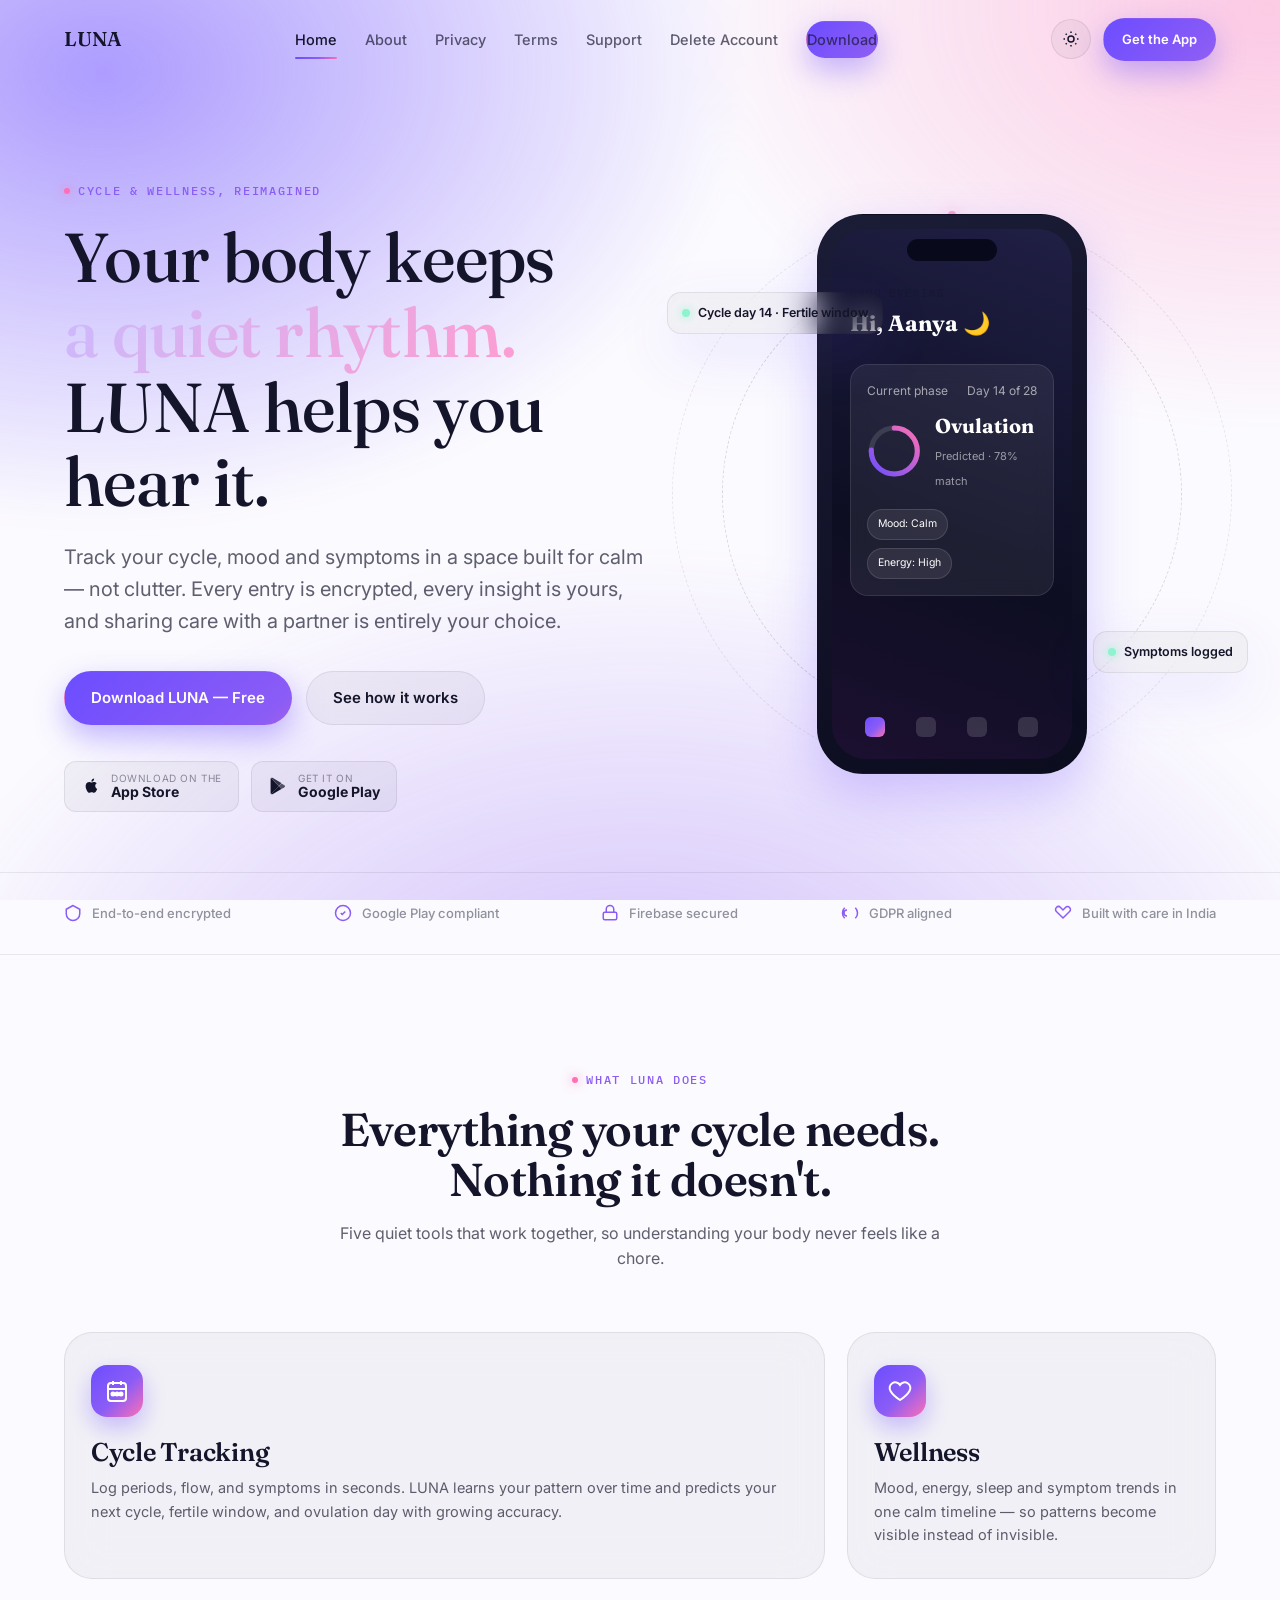
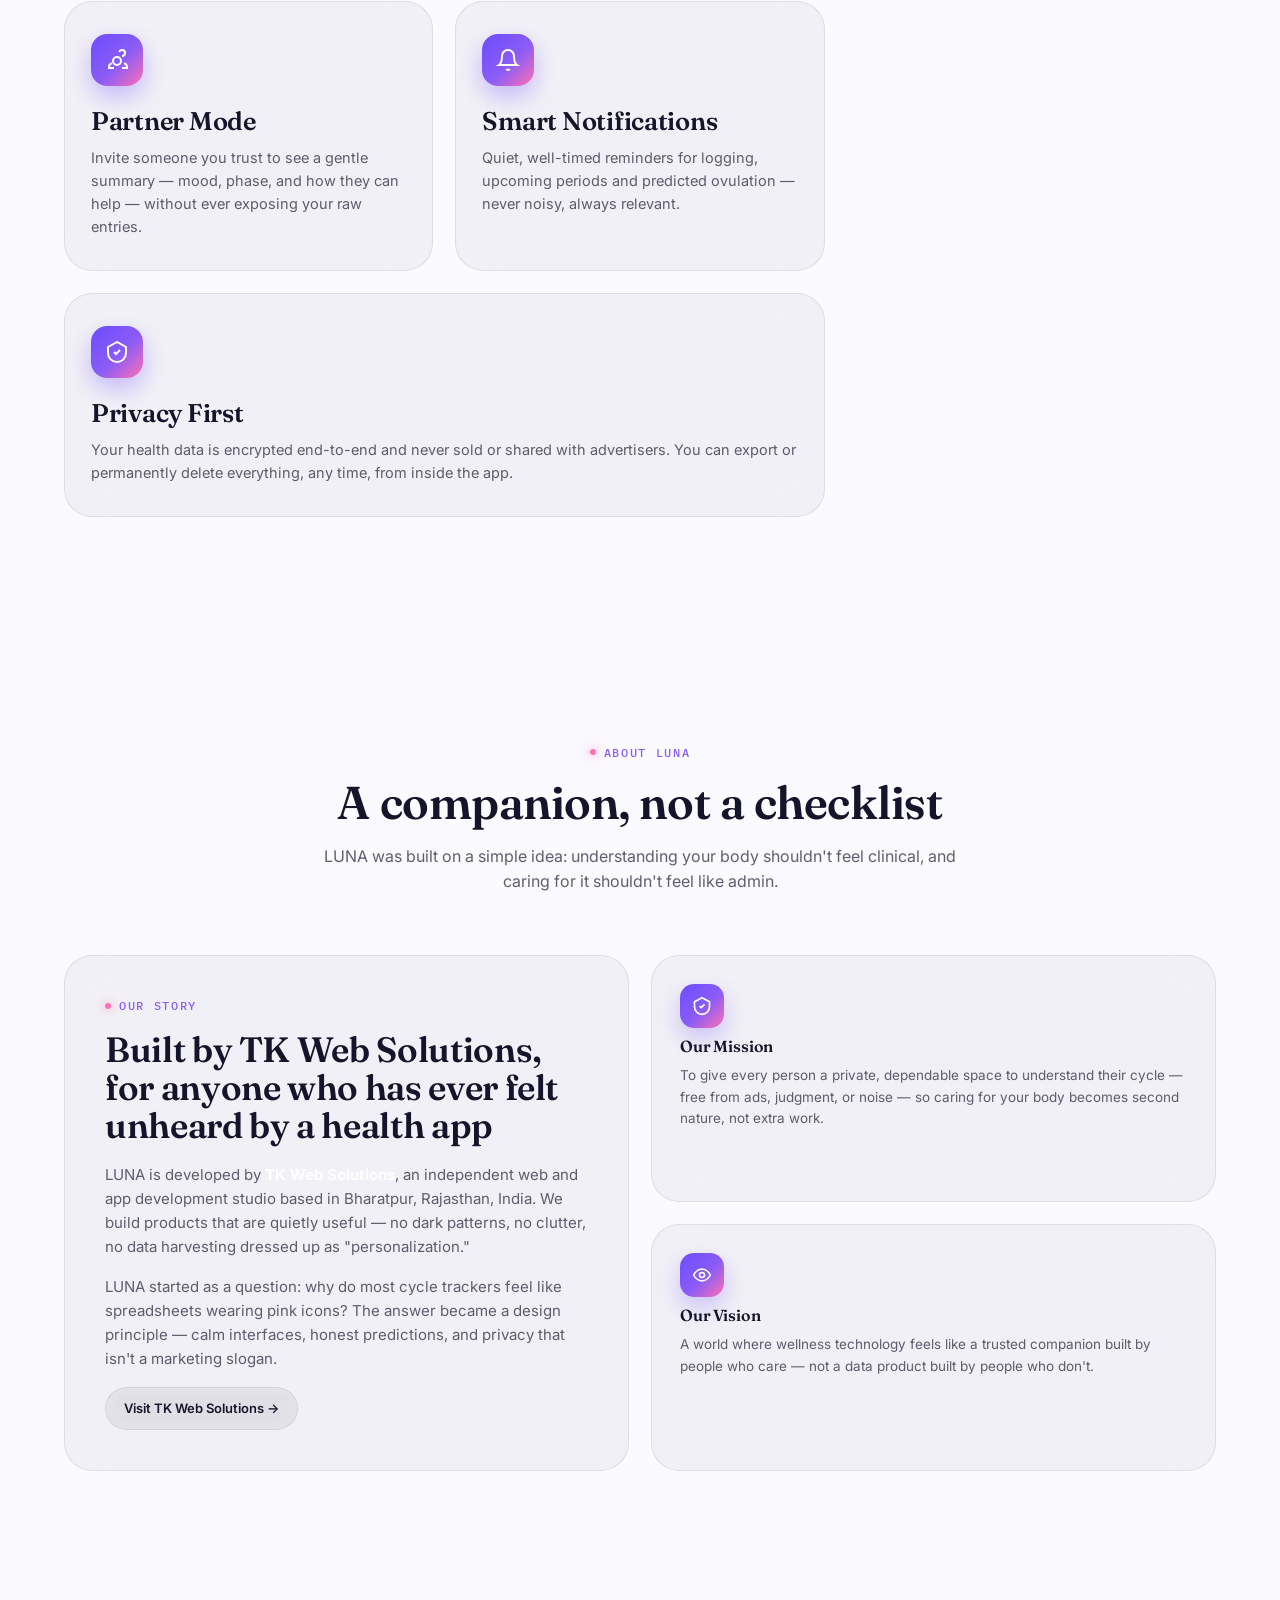
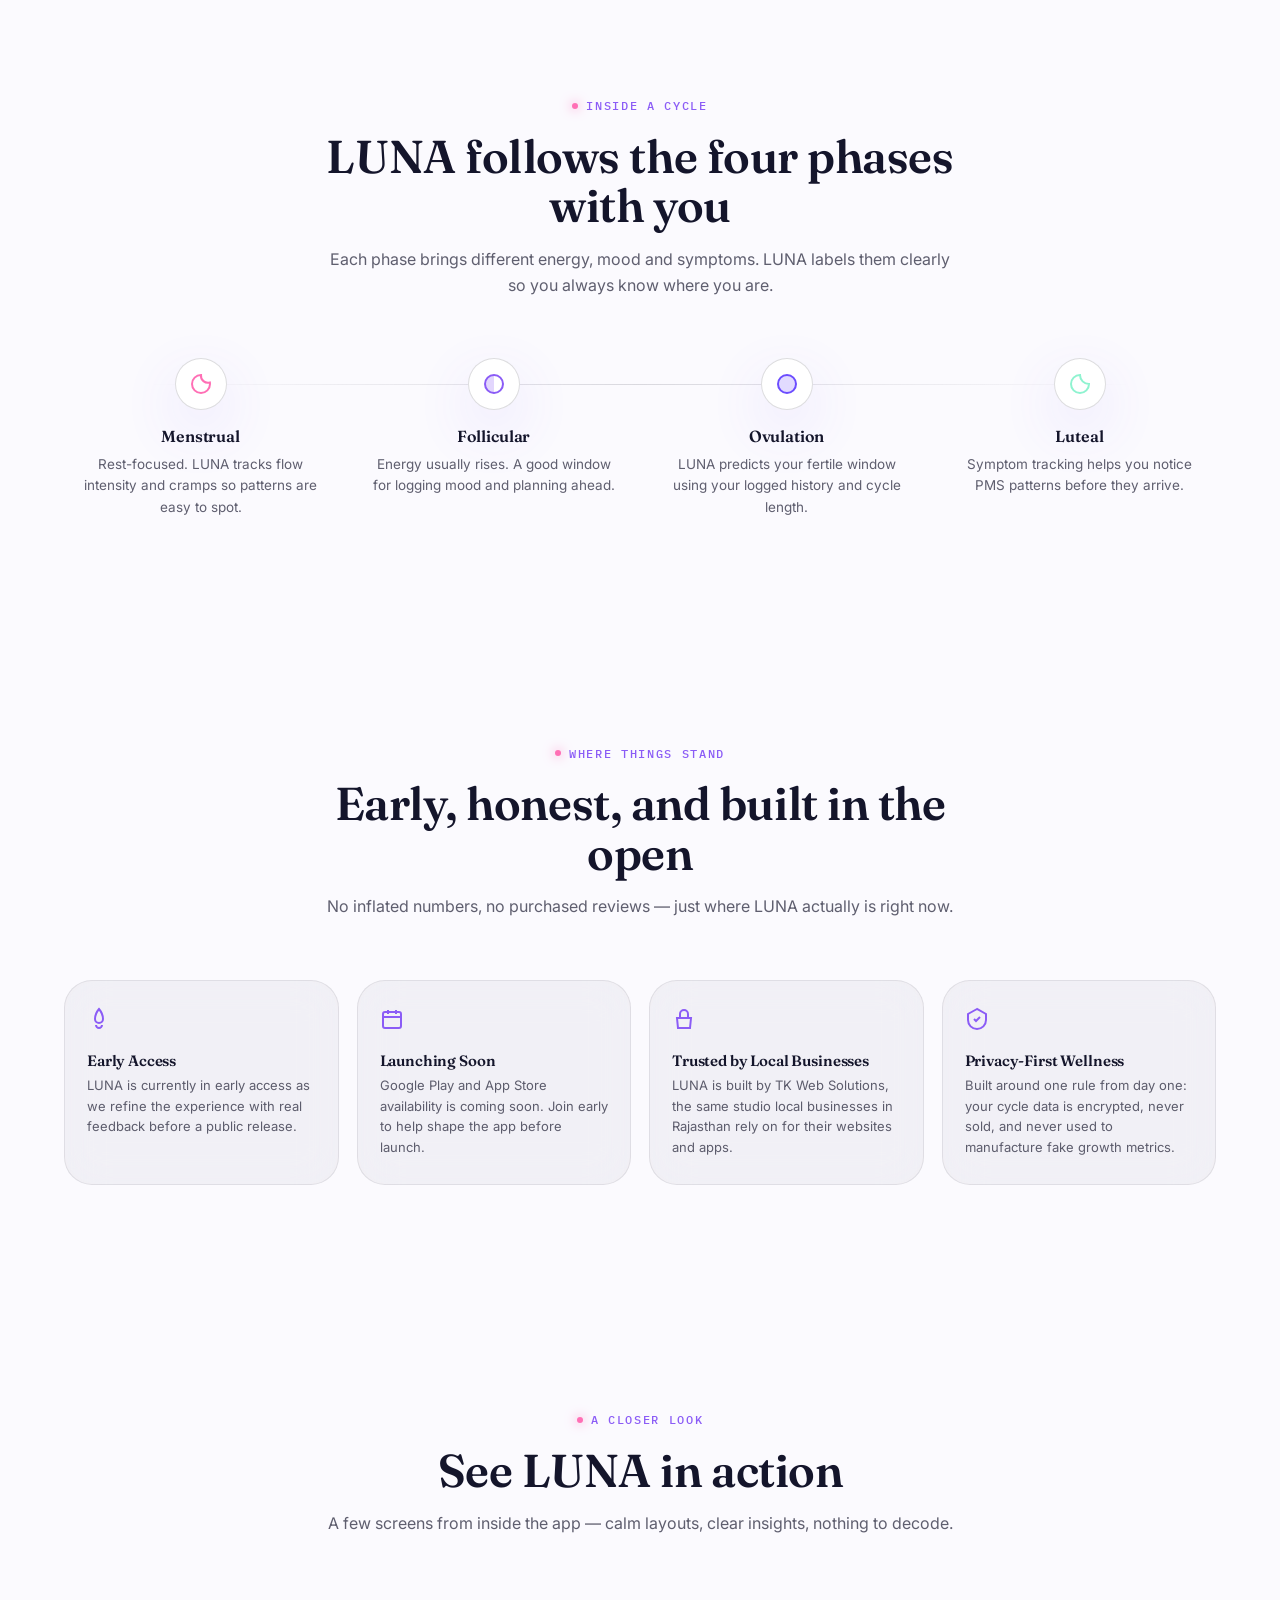
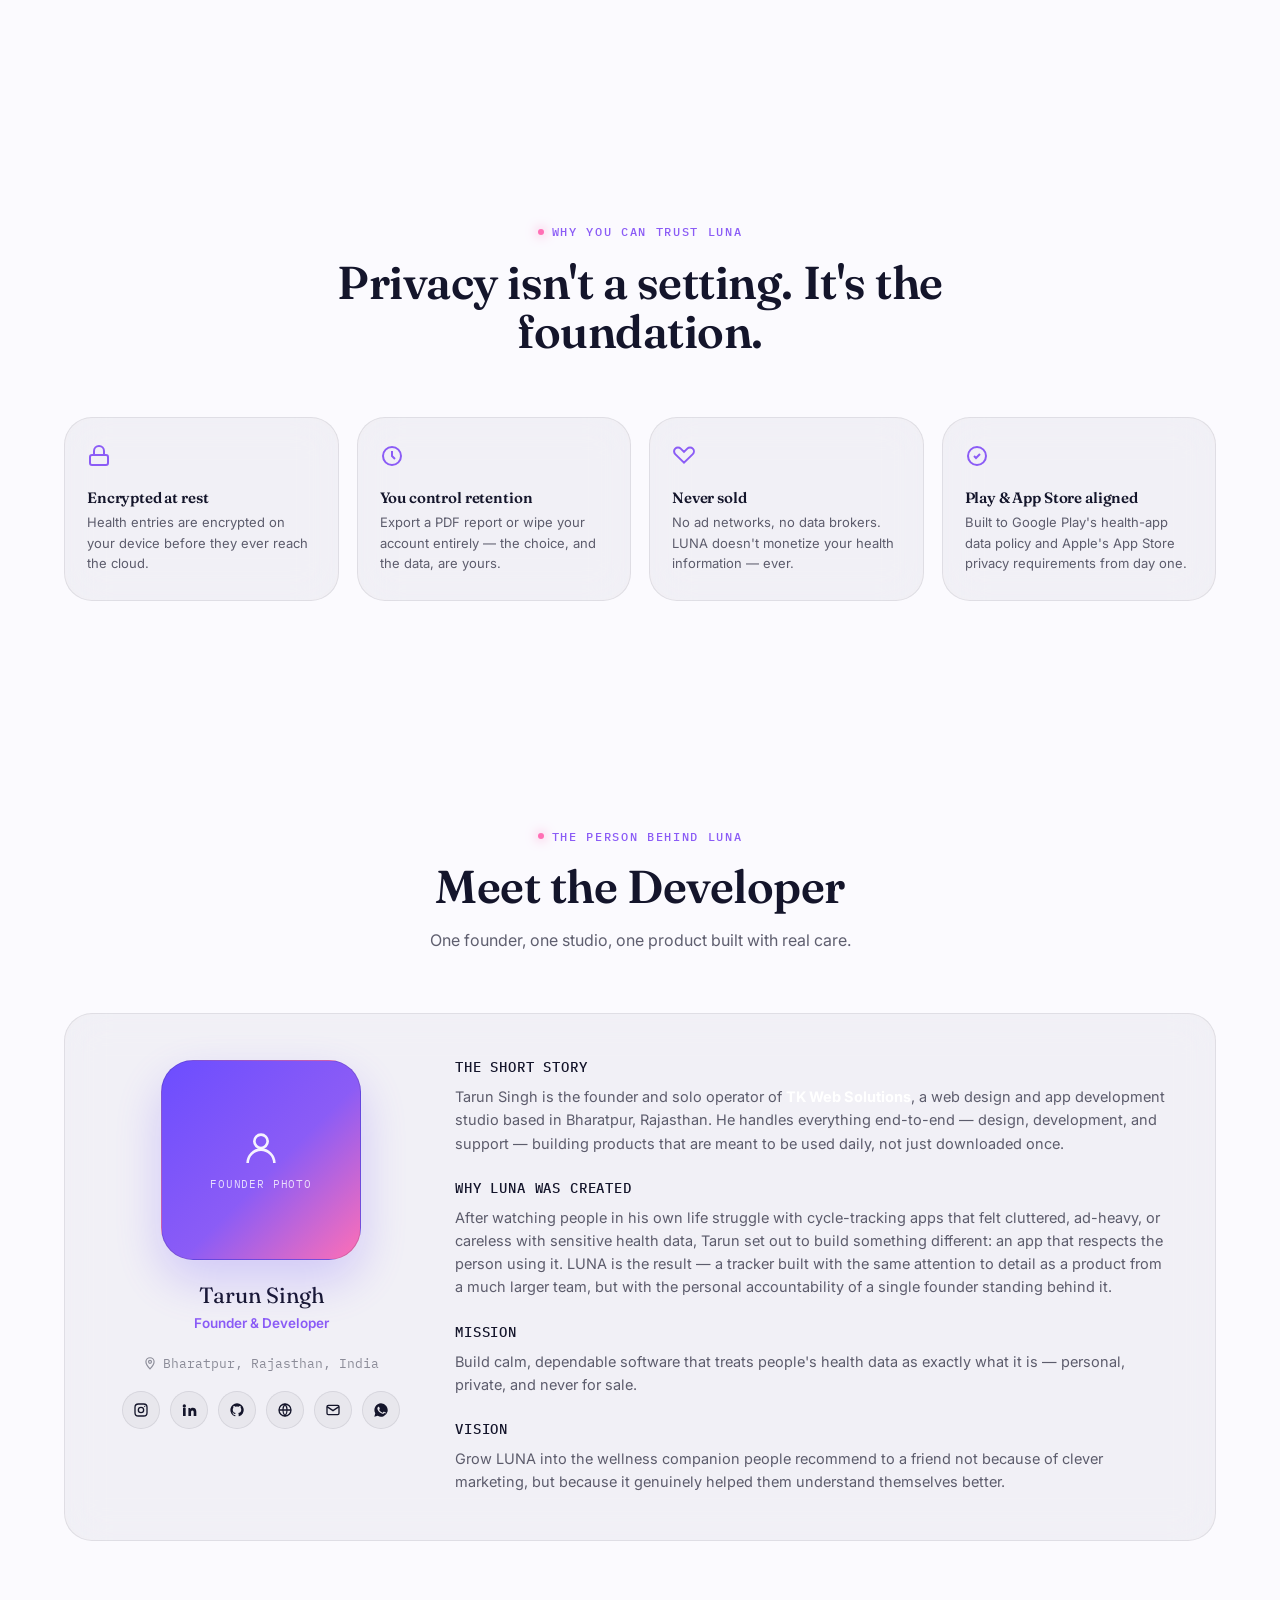
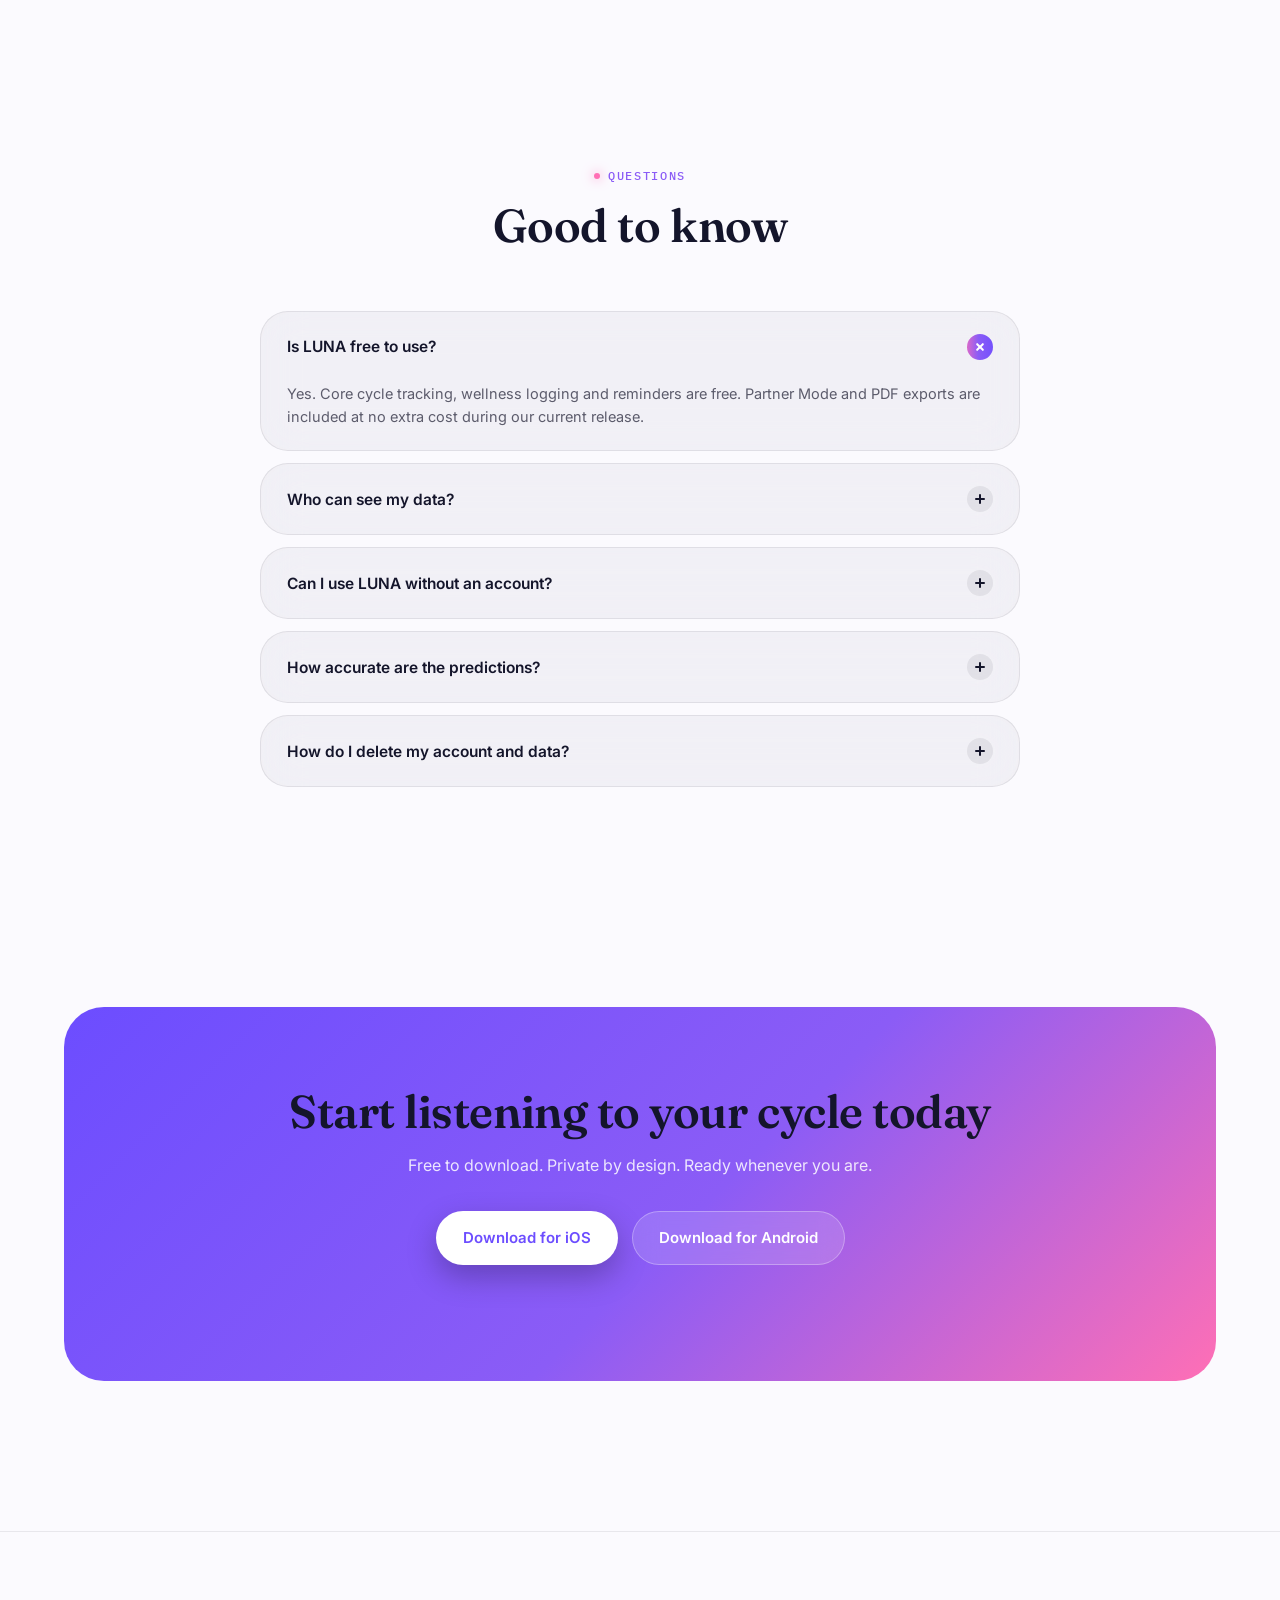
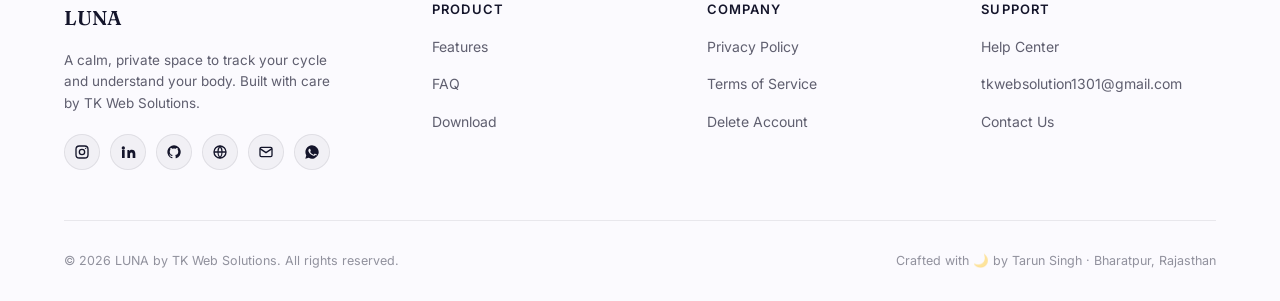
==== commit 96fdda1e: "Update index.html" ====
--- a/index.html
+++ b/index.html
@@ -1,3 +1,4 @@
+
 <!DOCTYPE html>
 <html lang="en" data-theme="dark">
 <head>
@@ -27,6 +28,9 @@
 <link rel="apple-touch-icon" href="assets/icons/icon-180.png">
 <link rel="manifest" href="manifest.json">
 <meta name="theme-color" content="#0F1021">
+
+<link rel="preconnect" href="https://fonts.googleapis.com">
+<link rel="preconnect" href="https://fonts.gstatic.com" crossorigin>
 
 <link rel="stylesheet" href="css/style.css">
 
@@ -43,11 +47,6 @@
     "@type": "Offer",
     "price": "0",
     "priceCurrency": "USD"
-  },
-  "aggregateRating": {
-    "@type": "AggregateRating",
-    "ratingValue": "4.9",
-    "ratingCount": "2140"
   },
   "author": {
     "@type": "Person",
@@ -82,7 +81,7 @@
 <header class="site-header">
   <div class="container">
     <a href="index.html" class="brand">
-      <img src="assets/images/app-icon.png" alt="LUNA logo">
+      <img src="assets/images/logo.png" alt="LUNA logo" width="34" height="34" loading="eager" decoding="async" onerror="this.style.display='none'">
       LUNA
     </a>
     <nav class="nav-links" id="navLinks">
@@ -290,55 +289,78 @@
     </div>
   </section>
 
-  <!-- ============ STATS ============ -->
+  <!-- ============ EARLY ACCESS / CREDIBILITY ============ -->
   <section class="section">
     <div class="container">
-      <div class="stats-band glass" data-reveal="scale">
-        <div class="cycle-ring spin" style="--ring-size:640px; top:-120px; right:-160px; opacity:.25;"></div>
-        <div class="stats-grid">
-          <div class="stat"><strong>2.1M+</strong><span>Cycles logged</span></div>
-          <div class="stat"><strong>98.6%</strong><span>Prediction accuracy*</span></div>
-          <div class="stat"><strong>4.9 / 5</strong><span>Average rating</span></div>
-          <div class="stat"><strong>100%</strong><span>Data stays encrypted</span></div>
-        </div>
-      </div>
-    </div>
-  </section>
-
-  <!-- ============ TESTIMONIALS ============ -->
+      <div class="section-head" data-reveal>
+        <span class="eyebrow">Where things stand</span>
+        <h2>Early, honest, and built in the open</h2>
+        <p>No inflated numbers, no purchased reviews — just where LUNA actually is right now.</p>
+      </div>
+      <div class="pillars">
+        <div class="pillar glass" data-reveal>
+          <svg viewBox="0 0 24 24" fill="none" stroke="currentColor" stroke-width="2"><path d="M12 2c2.5 3 4 6.5 4 10a4 4 0 0 1-8 0c0-3.5 1.5-7 4-10Z"/><path d="M9 18c0 1.5 1.3 3 3 3s3-1.5 3-3"/></svg>
+          <h3>Early Access</h3>
+          <p>LUNA is currently in early access as we refine the experience with real feedback before a public release.</p>
+        </div>
+        <div class="pillar glass" data-reveal>
+          <svg viewBox="0 0 24 24" fill="none" stroke="currentColor" stroke-width="2"><rect x="3" y="5" width="18" height="16" rx="2"/><path d="M3 10h18M8 3v4M16 3v4"/></svg>
+          <h3>Launching Soon</h3>
+          <p>Google Play and App Store availability is coming soon. Join early to help shape the app before launch.</p>
+        </div>
+        <div class="pillar glass" data-reveal>
+          <svg viewBox="0 0 24 24" fill="none" stroke="currentColor" stroke-width="2"><path d="M16 11V7a4 4 0 0 0-8 0v4M5 11h14l-1 10H6L5 11Z"/></svg>
+          <h3>Trusted by Local Businesses</h3>
+          <p>LUNA is built by TK Web Solutions, the same studio local businesses in Rajasthan rely on for their websites and apps.</p>
+        </div>
+        <div class="pillar glass" data-reveal>
+          <svg viewBox="0 0 24 24" fill="none" stroke="currentColor" stroke-width="2"><path d="M12 2 3 7v6c0 5 4 9 9 9s9-4 9-9V7l-9-5Z"/><path d="M9 12l2 2 4-4"/></svg>
+          <h3>Privacy-First Wellness</h3>
+          <p>Built around one rule from day one: your cycle data is encrypted, never sold, and never used to manufacture fake growth metrics.</p>
+        </div>
+      </div>
+    </div>
+  </section>
+
+  <!-- ============ SCREENSHOTS ============ -->
   <section class="section">
     <div class="container">
       <div class="section-head" data-reveal>
-        <span class="eyebrow">From the LUNA community</span>
-        <h2>Loved for feeling like a companion, not a spreadsheet</h2>
-      </div>
-      <div class="testi-track-wrap">
-        <div class="testi-track">
-          <div class="testi-card glass" data-reveal>
-            <div class="testi-stars">★★★★★</div>
-            <p>"LUNA is the first tracker that doesn't overwhelm me with charts I don't understand. It just tells me what's happening, gently."</p>
-            <div class="testi-person"><div class="testi-avatar">R</div><div><strong>Riya M.</strong><span>User since 2025</span></div></div>
-          </div>
-          <div class="testi-card glass" data-reveal>
-            <div class="testi-stars">★★★★★</div>
-            <p>"Partner mode changed how my husband shows up for me every month. He actually knows what phase I'm in now."</p>
-            <div class="testi-person"><div class="testi-avatar">S</div><div><strong>Sana K.</strong><span>Partner Mode user</span></div></div>
-          </div>
-          <div class="testi-card glass" data-reveal>
-            <div class="testi-stars">★★★★★</div>
-            <p>"The predictions got scary accurate after two cycles. And the dark theme at midnight is genuinely beautiful."</p>
-            <div class="testi-person"><div class="testi-avatar">P</div><div><strong>Priya D.</strong><span>User since 2024</span></div></div>
-          </div>
-          <div class="testi-card glass" data-reveal>
-            <div class="testi-stars">★★★★★</div>
-            <p>"I export a PDF for my gynecologist every visit now. Saves us both so much time."</p>
-            <div class="testi-person"><div class="testi-avatar">A</div><div><strong>Anjali T.</strong><span>User since 2025</span></div></div>
-          </div>
-        </div>
-      </div>
-      <div class="testi-controls">
-        <button data-testi-prev aria-label="Previous testimonial"><svg viewBox="0 0 24 24" fill="none" stroke="currentColor" stroke-width="2"><path d="m15 18-6-6 6-6"/></svg></button>
-        <button data-testi-next aria-label="Next testimonial"><svg viewBox="0 0 24 24" fill="none" stroke="currentColor" stroke-width="2"><path d="m9 18 6-6-6-6"/></svg></button>
+        <span class="eyebrow">A closer look</span>
+        <h2>See LUNA in action</h2>
+        <p>A few screens from inside the app — calm layouts, clear insights, nothing to decode.</p>
+      </div>
+      <div class="feature-grid">
+        <div class="feature-card glass shot-card" data-reveal>
+          <img class="shot-img" src="assets/screenshots/home.png" alt="LUNA home screen showing current cycle phase" width="390" height="844" loading="lazy" decoding="async" onerror="this.closest('.shot-card').style.display='none'">
+          <h3>Home</h3>
+          <p>Your current phase and today's snapshot, at a glance.</p>
+        </div>
+        <div class="feature-card glass shot-card" data-reveal>
+          <img class="shot-img" src="assets/screenshots/calendar.png" alt="LUNA calendar screen with cycle days marked" width="390" height="844" loading="lazy" decoding="async" onerror="this.closest('.shot-card').style.display='none'">
+          <h3>Calendar</h3>
+          <p>Log and review any day with a full editable history.</p>
+        </div>
+        <div class="feature-card glass shot-card" data-reveal>
+          <img class="shot-img" src="assets/screenshots/wellness.png" alt="LUNA wellness tracking screen" width="390" height="844" loading="lazy" decoding="async" onerror="this.closest('.shot-card').style.display='none'">
+          <h3>Wellness</h3>
+          <p>Mood, energy and symptoms recorded in a few taps.</p>
+        </div>
+        <div class="feature-card glass shot-card" data-reveal>
+          <img class="shot-img" src="assets/screenshots/insights.png" alt="LUNA insights and predictions screen" width="390" height="844" loading="lazy" decoding="async" onerror="this.closest('.shot-card').style.display='none'">
+          <h3>Insights</h3>
+          <p>Patterns and predictions built from your own logged history.</p>
+        </div>
+        <div class="feature-card glass shot-card" data-reveal>
+          <img class="shot-img" src="assets/screenshots/profile.png" alt="LUNA profile and settings screen" width="390" height="844" loading="lazy" decoding="async" onerror="this.closest('.shot-card').style.display='none'">
+          <h3>Profile</h3>
+          <p>Manage your account, exports and privacy settings.</p>
+        </div>
+        <div class="feature-card glass shot-card" data-reveal>
+          <img class="shot-img" src="assets/screenshots/partner.png" alt="LUNA partner mode screen" width="390" height="844" loading="lazy" decoding="async" onerror="this.closest('.shot-card').style.display='none'">
+          <h3>Partner Mode</h3>
+          <p>A limited, considerate summary shared with someone you trust.</p>
+        </div>
       </div>
     </div>
   </section>
@@ -387,8 +409,12 @@
       <div class="dev-card glass" data-reveal="scale">
         <div class="dev-photo-col">
           <div class="dev-photo">
-  <img src="assets/images/founder.jpg" alt="Tarun Singh — Founder, TK Web Solutions" style="width:100%; height:100%; object-fit:cover; border-radius:32px;">
-</div> 
+            <img src="assets/images/founder.jpg" alt="Tarun Singh, Founder of TK Web Solutions" width="200" height="200" loading="lazy" decoding="async" style="width:100%;height:100%;object-fit:cover;border-radius:32px;" onerror="this.style.display='none'; this.nextElementSibling.style.display='flex';">
+            <div class="placeholder-mark" style="display:none;">
+              <svg viewBox="0 0 24 24" fill="none" stroke="currentColor" stroke-width="1.6"><circle cx="12" cy="8" r="4"/><path d="M4 21c0-4.4 3.6-8 8-8s8 3.6 8 8"/></svg>
+              <span>Founder photo</span>
+            </div>
+          </div>
           <div>
             <div class="dev-name">Tarun Singh</div>
             <div class="dev-role">Founder &amp; Developer</div>
@@ -398,12 +424,12 @@
             Bharatpur, Rajasthan, India
           </div>
           <div class="social-row">
-            <a href="#" aria-label="Instagram"><svg viewBox="0 0 24 24" fill="none" stroke="currentColor" stroke-width="2"><rect x="3" y="3" width="18" height="18" rx="5"/><circle cx="12" cy="12" r="4"/><circle cx="17.5" cy="6.5" r="1" fill="currentColor" stroke="none"/></svg></a>
+            <a href="https://www.instagram.com/tkwebsolutions_official/" target="_blank" rel="noopener" aria-label="Instagram"><svg viewBox="0 0 24 24" fill="none" stroke="currentColor" stroke-width="2"><rect x="3" y="3" width="18" height="18" rx="5"/><circle cx="12" cy="12" r="4"/><circle cx="17.5" cy="6.5" r="1" fill="currentColor" stroke="none"/></svg></a>
             <a href="#" aria-label="LinkedIn"><svg viewBox="0 0 24 24" fill="currentColor"><path d="M4.98 3.5a2.5 2.5 0 1 1 0 5 2.5 2.5 0 0 1 0-5ZM3 9h4v12H3V9Zm7 0h3.8v1.7h.05c.53-1 1.83-2.05 3.77-2.05C21.4 8.65 23 11 23 14.8V21h-4v-5.4c0-1.3-.02-2.97-1.81-2.97-1.82 0-2.1 1.42-2.1 2.87V21h-4V9Z"/></svg></a>
-            <a href="#" aria-label="GitHub"><svg viewBox="0 0 24 24" fill="currentColor"><path d="M12 2a10 10 0 0 0-3.16 19.5c.5.1.68-.22.68-.48v-1.7c-2.78.6-3.37-1.34-3.37-1.34-.46-1.16-1.11-1.47-1.11-1.47-.9-.62.07-.6.07-.6 1 .07 1.53 1.03 1.53 1.03.9 1.52 2.34 1.08 2.91.83.09-.65.35-1.08.63-1.33-2.22-.25-4.56-1.11-4.56-4.95 0-1.1.39-1.99 1.03-2.69-.1-.25-.45-1.27.1-2.65 0 0 .84-.27 2.75 1.02a9.6 9.6 0 0 1 5 0c1.9-1.3 2.75-1.02 2.75-1.02.55 1.38.2 2.4.1 2.65.64.7 1.03 1.6 1.03 2.69 0 3.85-2.34 4.7-4.57 4.94.36.31.68.92.68 1.86v2.76c0 .27.18.58.69.48A10 10 0 0 0 12 2Z"/></svg></a>
-            <a href="#" aria-label="Website"><svg viewBox="0 0 24 24" fill="none" stroke="currentColor" stroke-width="2"><circle cx="12" cy="12" r="9"/><path d="M3 12h18M12 3a15 15 0 0 1 0 18M12 3a15 15 0 0 0 0 18"/></svg></a>
-            <a href="#" aria-label="Email"><svg viewBox="0 0 24 24" fill="none" stroke="currentColor" stroke-width="2"><rect x="3" y="5" width="18" height="14" rx="2"/><path d="m3 7 9 6 9-6"/></svg></a>
-            <a href="#" aria-label="WhatsApp"><svg viewBox="0 0 24 24" fill="currentColor"><path d="M12 2a10 10 0 0 0-8.6 15L2 22l5.1-1.3A10 10 0 1 0 12 2Zm5.6 14.3c-.2.6-1.3 1.2-1.9 1.3-.5.1-1.1.1-1.7-.1-.4-.1-.9-.3-1.6-.6-2.8-1.2-4.6-4-4.7-4.2-.1-.2-1.1-1.5-1.1-2.8s.7-2 1-2.3c.2-.3.5-.4.7-.4h.5c.2 0 .4 0 .6.5.2.6.7 1.9.8 2 .1.2.1.4 0 .6-.1.2-.1.3-.3.5-.1.2-.3.4-.4.5-.2.2-.3.4-.1.7.2.3.9 1.5 1.9 2.4 1.3 1.2 2.4 1.5 2.7 1.7.3.2.5.1.7-.1.2-.2.8-.9 1-1.3.2-.3.4-.3.7-.2.3.1 1.8.9 2.1 1 .3.2.5.2.6.3.1.2.1.8-.1 1.4Z"/></svg></a>
+            <a href="https://github.com/Tarunsinghgunesh/TK-Web-Solutions" target="_blank" rel="noopener" aria-label="GitHub"><svg viewBox="0 0 24 24" fill="currentColor"><path d="M12 2a10 10 0 0 0-3.16 19.5c.5.1.68-.22.68-.48v-1.7c-2.78.6-3.37-1.34-3.37-1.34-.46-1.16-1.11-1.47-1.11-1.47-.9-.62.07-.6.07-.6 1 .07 1.53 1.03 1.53 1.03.9 1.52 2.34 1.08 2.91.83.09-.65.35-1.08.63-1.33-2.22-.25-4.56-1.11-4.56-4.95 0-1.1.39-1.99 1.03-2.69-.1-.25-.45-1.27.1-2.65 0 0 .84-.27 2.75 1.02a9.6 9.6 0 0 1 5 0c1.9-1.3 2.75-1.02 2.75-1.02.55 1.38.2 2.4.1 2.65.64.7 1.03 1.6 1.03 2.69 0 3.85-2.34 4.7-4.57 4.94.36.31.68.92.68 1.86v2.76c0 .27.18.58.69.48A10 10 0 0 0 12 2Z"/></svg></a>
+            <a href="https://tkwebsolutions.in" target="_blank" rel="noopener" aria-label="Website"><svg viewBox="0 0 24 24" fill="none" stroke="currentColor" stroke-width="2"><circle cx="12" cy="12" r="9"/><path d="M3 12h18M12 3a15 15 0 0 1 0 18M12 3a15 15 0 0 0 0 18"/></svg></a>
+            <a href="mailto:tkwebsolution1301@gmail.com" aria-label="Email"><svg viewBox="0 0 24 24" fill="none" stroke="currentColor" stroke-width="2"><rect x="3" y="5" width="18" height="14" rx="2"/><path d="m3 7 9 6 9-6"/></svg></a>
+            <a href="https://wa.me/919079368240" target="_blank" rel="noopener" aria-label="WhatsApp"><svg viewBox="0 0 24 24" fill="currentColor"><path d="M12 2a10 10 0 0 0-8.6 15L2 22l5.1-1.3A10 10 0 1 0 12 2Zm5.6 14.3c-.2.6-1.3 1.2-1.9 1.3-.5.1-1.1.1-1.7-.1-.4-.1-.9-.3-1.6-.6-2.8-1.2-4.6-4-4.7-4.2-.1-.2-1.1-1.5-1.1-2.8s.7-2 1-2.3c.2-.3.5-.4.7-.4h.5c.2 0 .4 0 .6.5.2.6.7 1.9.8 2 .1.2.1.4 0 .6-.1.2-.1.3-.3.5-.1.2-.3.4-.4.5-.2.2-.3.4-.1.7.2.3.9 1.5 1.9 2.4 1.3 1.2 2.4 1.5 2.7 1.7.3.2.5.1.7-.1.2-.2.8-.9 1-1.3.2-.3.4-.3.7-.2.3.1 1.8.9 2.1 1 .3.2.5.2.6.3.1.2.1.8-.1 1.4Z"/></svg></a>
           </div>
         </div>
 
@@ -476,15 +502,15 @@
   <div class="container">
     <div class="footer-top">
       <div class="footer-brand">
-        <a href="index.html" class="brand"><img src="assets/images/app-icon.png" alt="LUNA logo">LUNA</a>
+        <a href="index.html" class="brand"><img src="assets/images/logo.png" alt="LUNA logo" width="34" height="34" loading="lazy" decoding="async" onerror="this.style.display='none'">LUNA</a>
         <p>A calm, private space to track your cycle and understand your body. Built with care by TK Web Solutions.</p>
         <div class="footer-social">
-          <a href="#" aria-label="Instagram"><svg viewBox="0 0 24 24" fill="none" stroke="currentColor" stroke-width="2"><rect x="3" y="3" width="18" height="18" rx="5"/><circle cx="12" cy="12" r="4"/><circle cx="17.5" cy="6.5" r="1" fill="currentColor" stroke="none"/></svg></a>
+          <a href="https://www.instagram.com/tkwebsolutions_official/" target="_blank" rel="noopener" aria-label="Instagram"><svg viewBox="0 0 24 24" fill="none" stroke="currentColor" stroke-width="2"><rect x="3" y="3" width="18" height="18" rx="5"/><circle cx="12" cy="12" r="4"/><circle cx="17.5" cy="6.5" r="1" fill="currentColor" stroke="none"/></svg></a>
           <a href="#" aria-label="LinkedIn"><svg viewBox="0 0 24 24" fill="currentColor"><path d="M4.98 3.5a2.5 2.5 0 1 1 0 5 2.5 2.5 0 0 1 0-5ZM3 9h4v12H3V9Zm7 0h3.8v1.7h.05c.53-1 1.83-2.05 3.77-2.05C21.4 8.65 23 11 23 14.8V21h-4v-5.4c0-1.3-.02-2.97-1.81-2.97-1.82 0-2.1 1.42-2.1 2.87V21h-4V9Z"/></svg></a>
-          <a href="#" aria-label="GitHub"><svg viewBox="0 0 24 24" fill="currentColor"><path d="M12 2a10 10 0 0 0-3.16 19.5c.5.1.68-.22.68-.48v-1.7c-2.78.6-3.37-1.34-3.37-1.34-.46-1.16-1.11-1.47-1.11-1.47-.9-.62.07-.6.07-.6 1 .07 1.53 1.03 1.53 1.03.9 1.52 2.34 1.08 2.91.83.09-.65.35-1.08.63-1.33-2.22-.25-4.56-1.11-4.56-4.95 0-1.1.39-1.99 1.03-2.69-.1-.25-.45-1.27.1-2.65 0 0 .84-.27 2.75 1.02a9.6 9.6 0 0 1 5 0c1.9-1.3 2.75-1.02 2.75-1.02.55 1.38.2 2.4.1 2.65.64.7 1.03 1.6 1.03 2.69 0 3.85-2.34 4.7-4.57 4.94.36.31.68.92.68 1.86v2.76c0 .27.18.58.69.48A10 10 0 0 0 12 2Z"/></svg></a>
-          <a href="#" aria-label="Website"><svg viewBox="0 0 24 24" fill="none" stroke="currentColor" stroke-width="2"><circle cx="12" cy="12" r="9"/><path d="M3 12h18M12 3a15 15 0 0 1 0 18M12 3a15 15 0 0 0 0 18"/></svg></a>
-          <a href="#" aria-label="Email"><svg viewBox="0 0 24 24" fill="none" stroke="currentColor" stroke-width="2"><rect x="3" y="5" width="18" height="14" rx="2"/><path d="m3 7 9 6 9-6"/></svg></a>
-          <a href="#" aria-label="WhatsApp"><svg viewBox="0 0 24 24" fill="currentColor"><path d="M12 2a10 10 0 0 0-8.6 15L2 22l5.1-1.3A10 10 0 1 0 12 2Zm5.6 14.3c-.2.6-1.3 1.2-1.9 1.3-.5.1-1.1.1-1.7-.1-.4-.1-.9-.3-1.6-.6-2.8-1.2-4.6-4-4.7-4.2-.1-.2-1.1-1.5-1.1-2.8s.7-2 1-2.3c.2-.3.5-.4.7-.4h.5c.2 0 .4 0 .6.5.2.6.7 1.9.8 2 .1.2.1.4 0 .6-.1.2-.1.3-.3.5-.1.2-.3.4-.4.5-.2.2-.3.4-.1.7.2.3.9 1.5 1.9 2.4 1.3 1.2 2.4 1.5 2.7 1.7.3.2.5.1.7-.1.2-.2.8-.9 1-1.3.2-.3.4-.3.7-.2.3.1 1.8.9 2.1 1 .3.2.5.2.6.3.1.2.1.8-.1 1.4Z"/></svg></a>
+          <a href="https://github.com/Tarunsinghgunesh/TK-Web-Solutions" target="_blank" rel="noopener" aria-label="GitHub"><svg viewBox="0 0 24 24" fill="currentColor"><path d="M12 2a10 10 0 0 0-3.16 19.5c.5.1.68-.22.68-.48v-1.7c-2.78.6-3.37-1.34-3.37-1.34-.46-1.16-1.11-1.47-1.11-1.47-.9-.62.07-.6.07-.6 1 .07 1.53 1.03 1.53 1.03.9 1.52 2.34 1.08 2.91.83.09-.65.35-1.08.63-1.33-2.22-.25-4.56-1.11-4.56-4.95 0-1.1.39-1.99 1.03-2.69-.1-.25-.45-1.27.1-2.65 0 0 .84-.27 2.75 1.02a9.6 9.6 0 0 1 5 0c1.9-1.3 2.75-1.02 2.75-1.02.55 1.38.2 2.4.1 2.65.64.7 1.03 1.6 1.03 2.69 0 3.85-2.34 4.7-4.57 4.94.36.31.68.92.68 1.86v2.76c0 .27.18.58.69.48A10 10 0 0 0 12 2Z"/></svg></a>
+          <a href="https://tkwebsolutions.in" target="_blank" rel="noopener" aria-label="Website"><svg viewBox="0 0 24 24" fill="none" stroke="currentColor" stroke-width="2"><circle cx="12" cy="12" r="9"/><path d="M3 12h18M12 3a15 15 0 0 1 0 18M12 3a15 15 0 0 0 0 18"/></svg></a>
+          <a href="mailto:tkwebsolution1301@gmail.com" aria-label="Email"><svg viewBox="0 0 24 24" fill="none" stroke="currentColor" stroke-width="2"><rect x="3" y="5" width="18" height="14" rx="2"/><path d="m3 7 9 6 9-6"/></svg></a>
+          <a href="https://wa.me/919079368240" target="_blank" rel="noopener" aria-label="WhatsApp"><svg viewBox="0 0 24 24" fill="currentColor"><path d="M12 2a10 10 0 0 0-8.6 15L2 22l5.1-1.3A10 10 0 1 0 12 2Zm5.6 14.3c-.2.6-1.3 1.2-1.9 1.3-.5.1-1.1.1-1.7-.1-.4-.1-.9-.3-1.6-.6-2.8-1.2-4.6-4-4.7-4.2-.1-.2-1.1-1.5-1.1-2.8s.7-2 1-2.3c.2-.3.5-.4.7-.4h.5c.2 0 .4 0 .6.5.2.6.7 1.9.8 2 .1.2.1.4 0 .6-.1.2-.1.3-.3.5-.1.2-.3.4-.4.5-.2.2-.3.4-.1.7.2.3.9 1.5 1.9 2.4 1.3 1.2 2.4 1.5 2.7 1.7.3.2.5.1.7-.1.2-.2.8-.9 1-1.3.2-.3.4-.3.7-.2.3.1 1.8.9 2.1 1 .3.2.5.2.6.3.1.2.1.8-.1 1.4Z"/></svg></a>
         </div>
       </div>
       <div class="footer-col">
@@ -519,6 +545,6 @@
   </div>
 </footer>
 
-<script src="js/main.js"></script>
+<script src="js/main.js" defer></script>
 </body>
 </html>
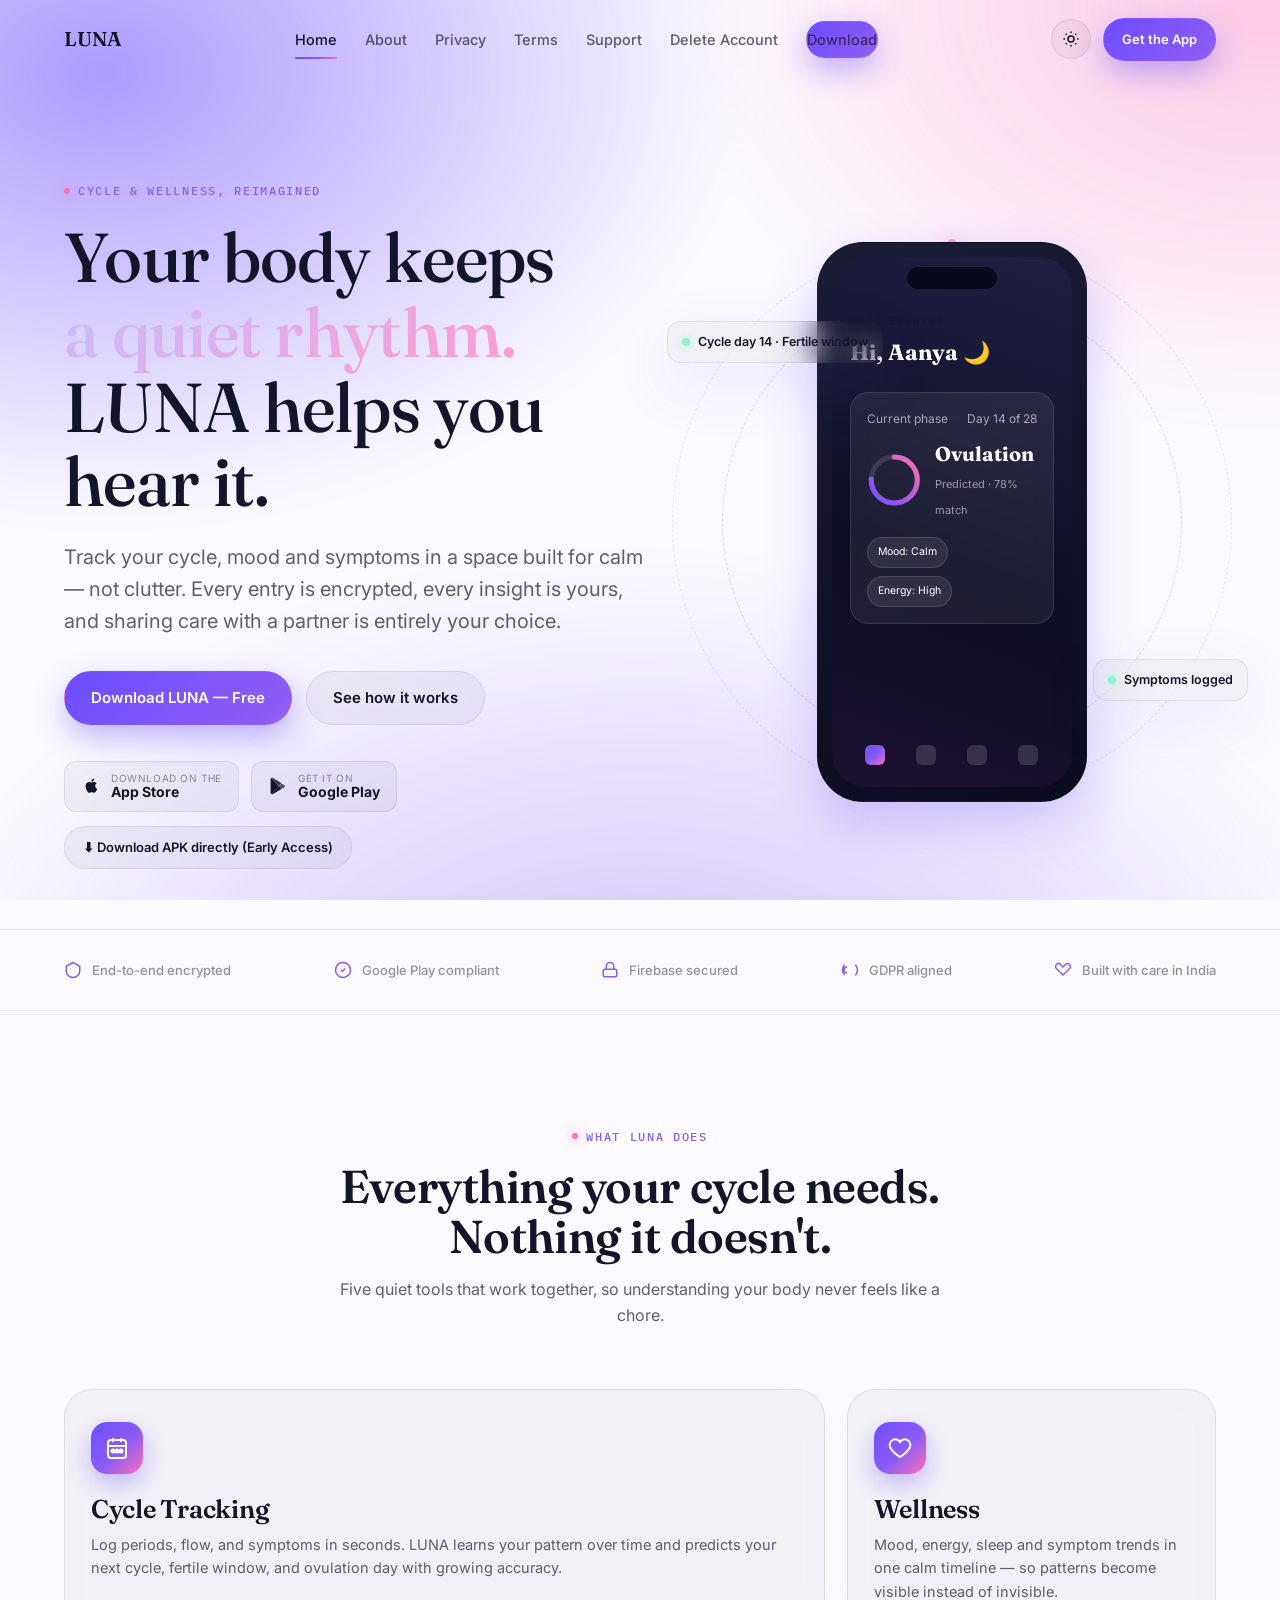
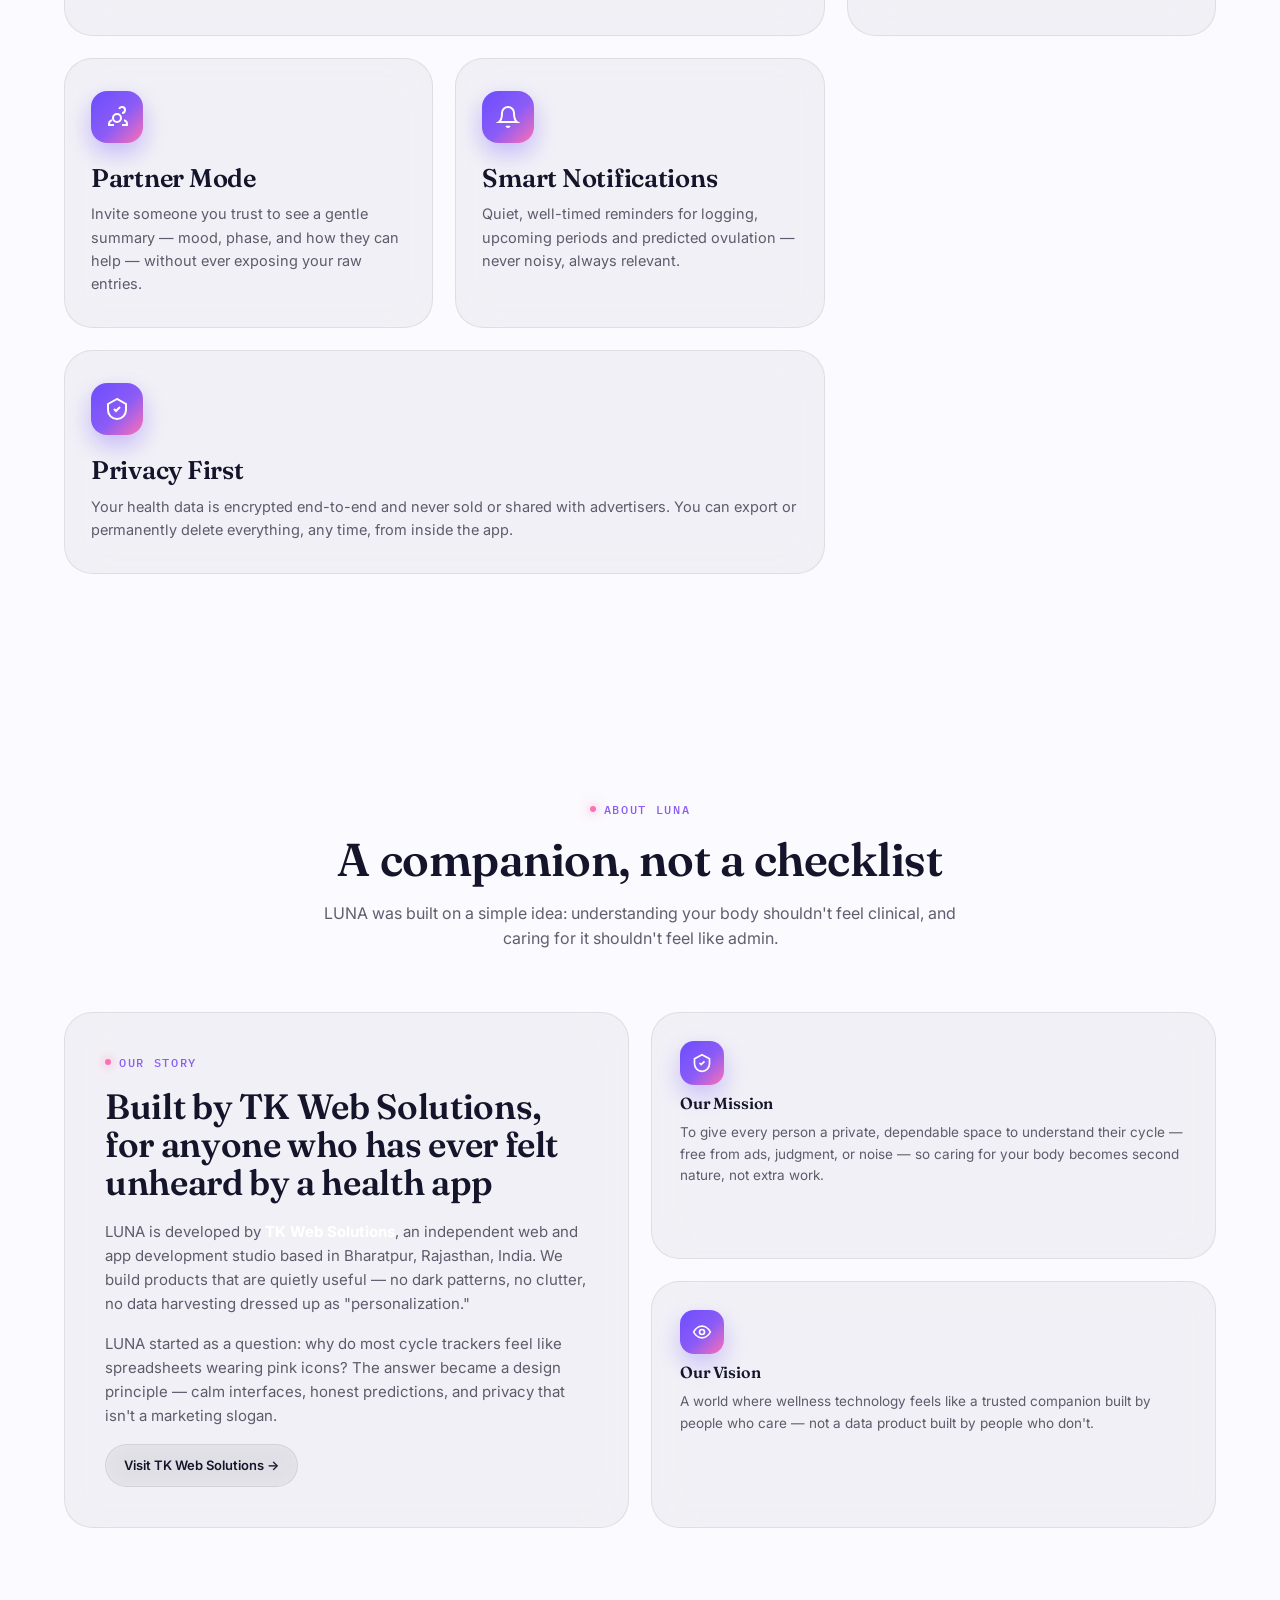
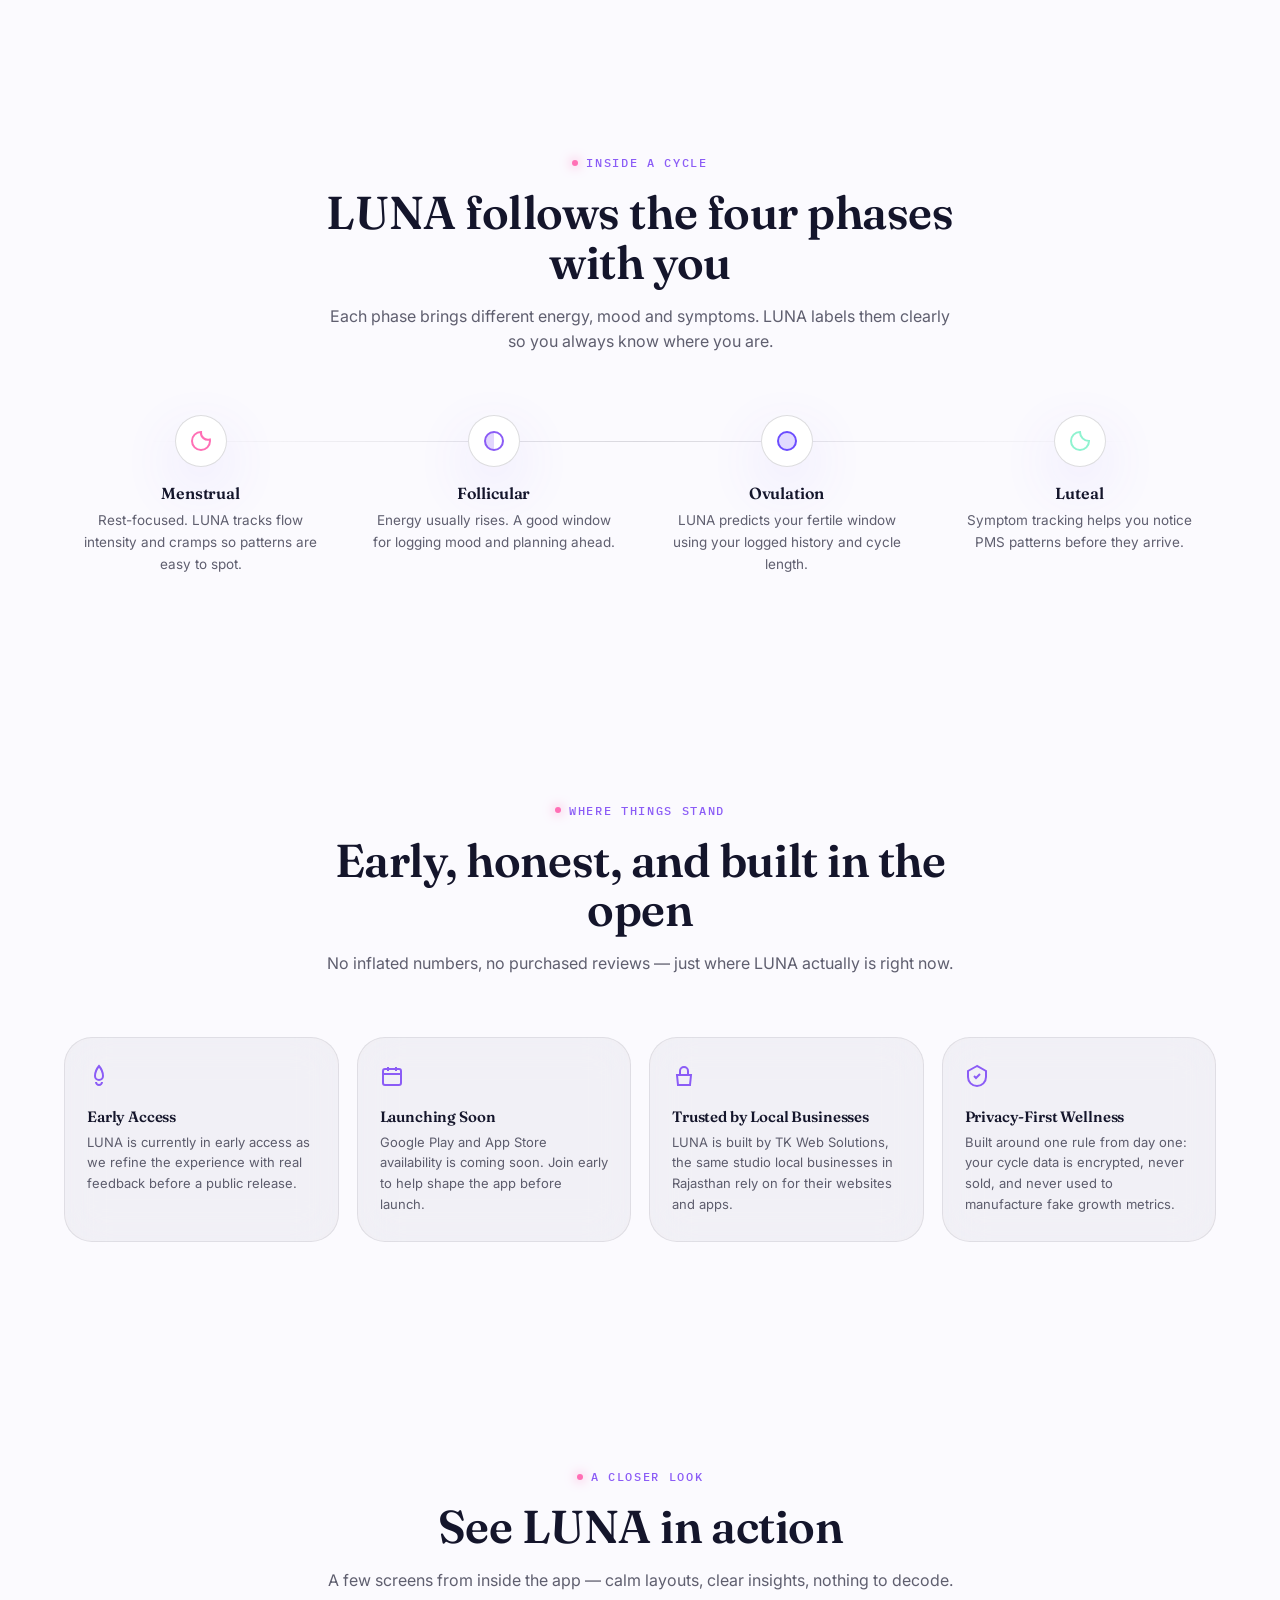
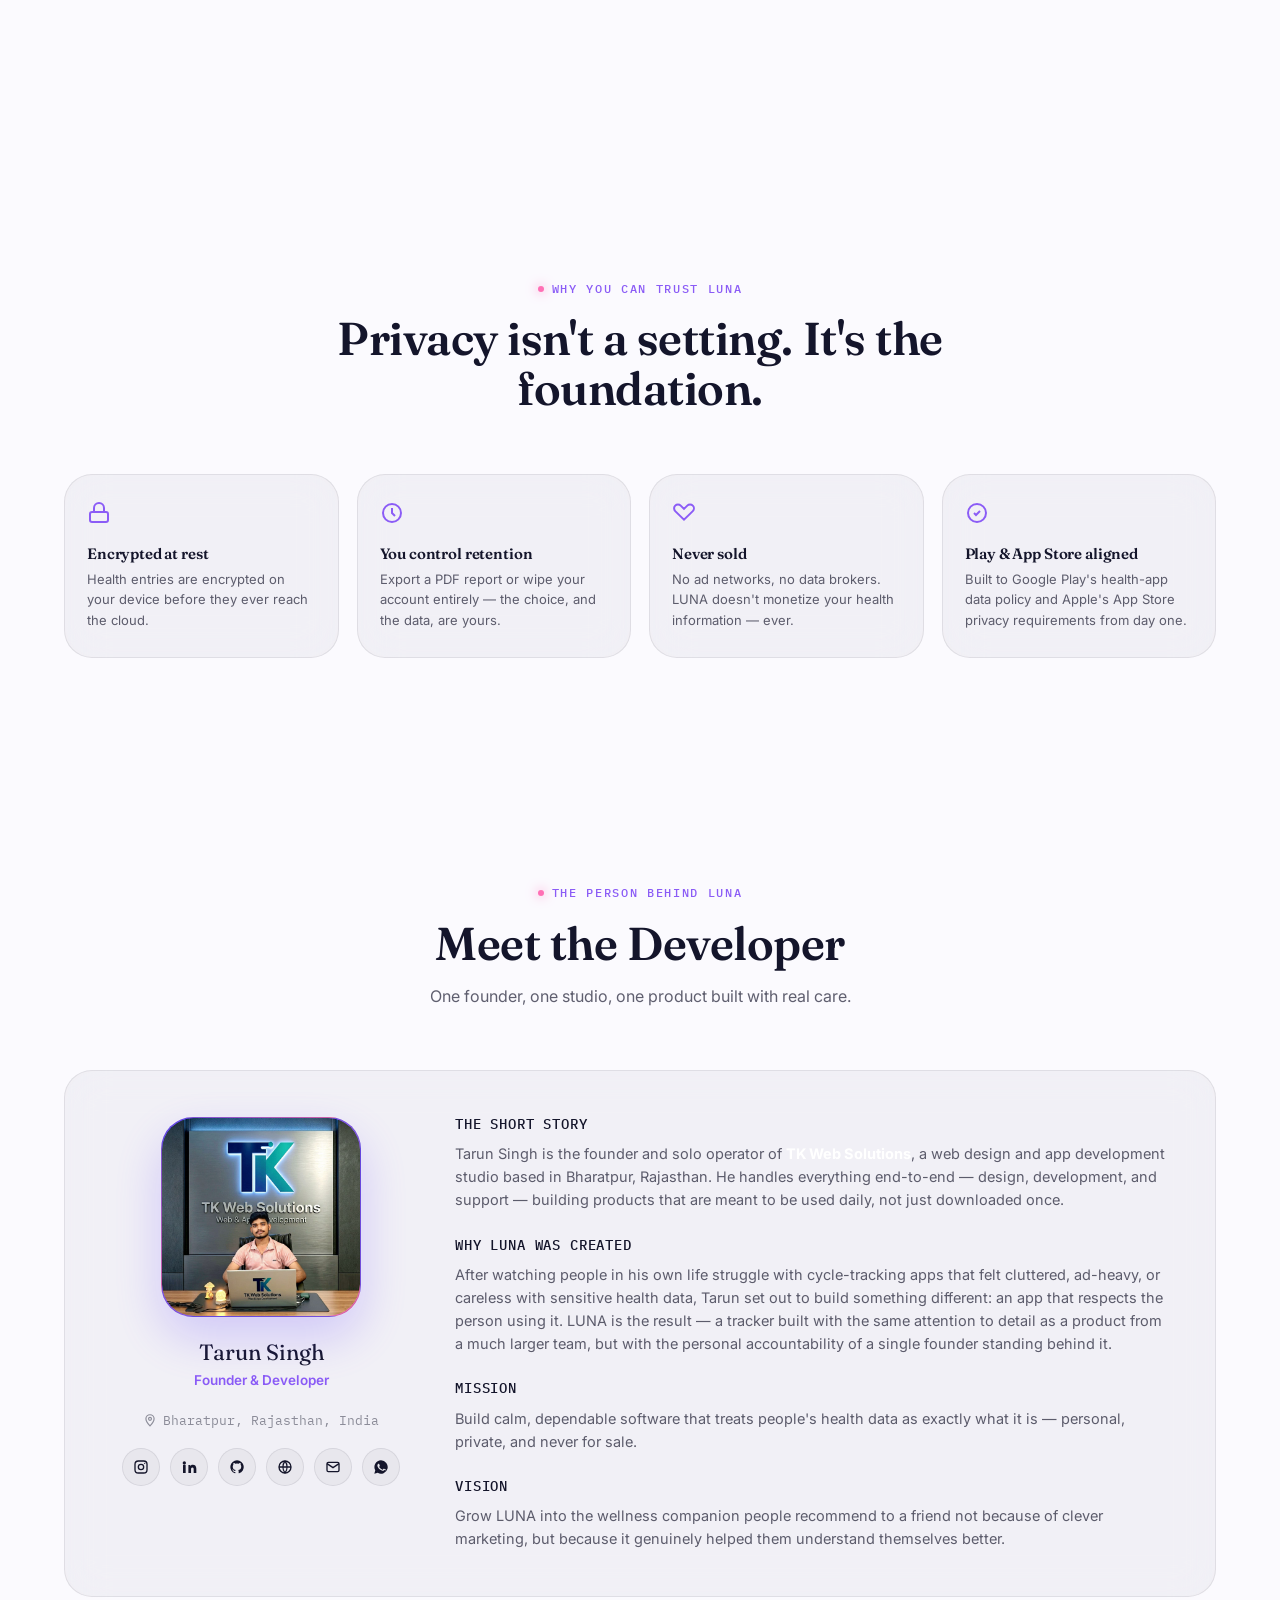
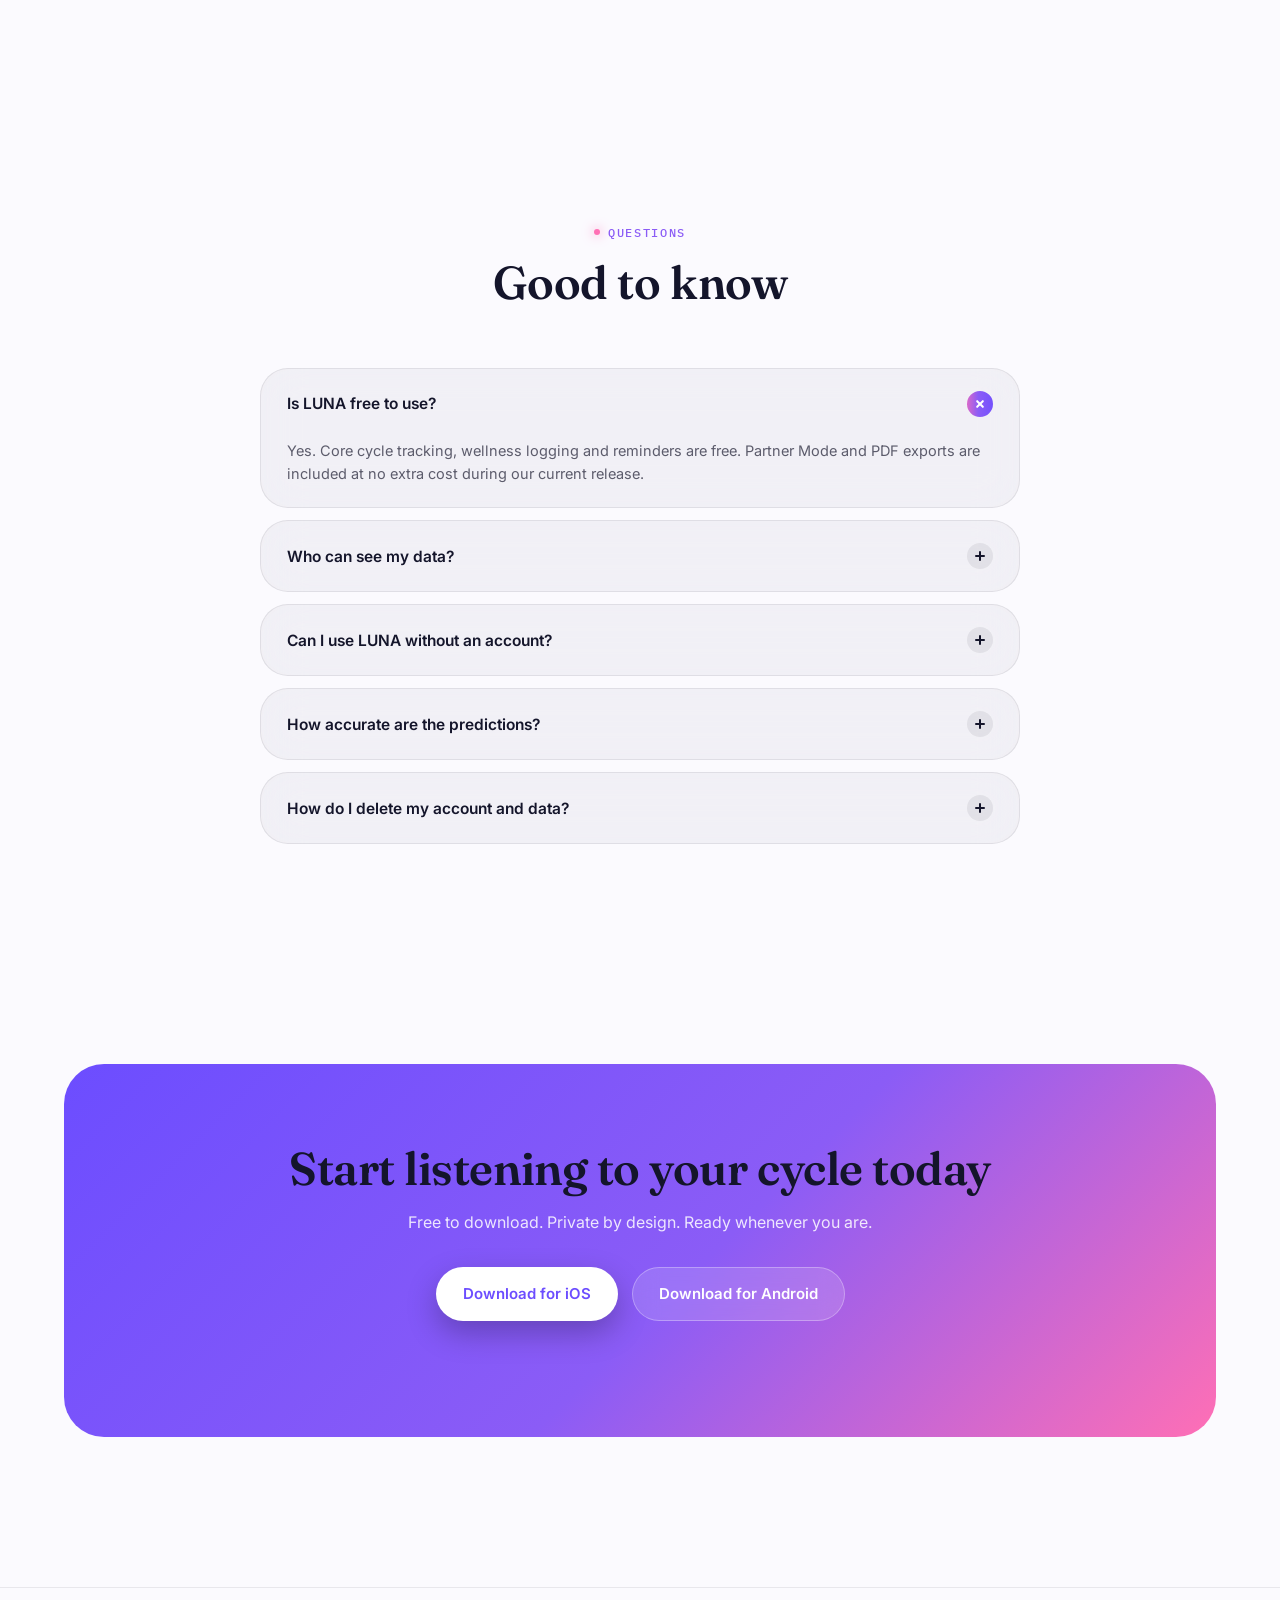
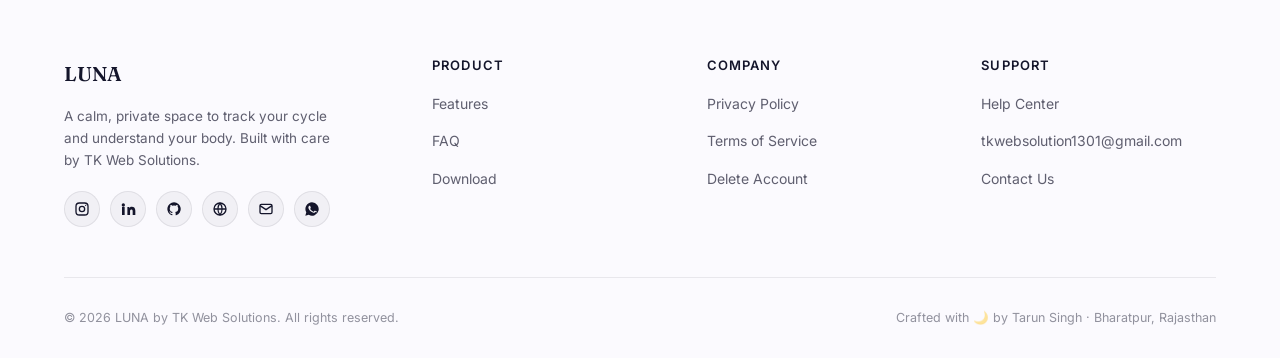
==== commit 7ac9eadd: "Update index.html" ====
--- a/index.html
+++ b/index.html
@@ -1,4 +1,3 @@
-
 <!DOCTYPE html>
 <html lang="en" data-theme="dark">
 <head>
@@ -128,6 +127,7 @@
             <span class="store-lines"><small>Get it on</small><strong>Google Play</strong></span>
           </a>
         </div>
+        <a href="downloads/LUNA.apk" download class="btn btn-ghost btn-sm" style="margin-top:14px;">⬇ Download APK directly (Early Access)</a>
       </div>
 
       <div class="hero-visual" data-reveal="scale">
--- a/css/style.css
+++ b/css/style.css
@@ -510,6 +510,18 @@
 .feature-card p{ font-size: 14.5px; }
 .feature-card.span-2{ grid-column: span 2; }
 
+.shot-card .shot-img{
+  width: 100%;
+  aspect-ratio: 9 / 16;
+  object-fit: cover;
+  border-radius: var(--radius-m);
+  border: 1px solid var(--border-soft);
+  margin-bottom: 20px;
+  background: var(--bg-elevated);
+}
+.shot-card h3{ font-size: 15px; margin-bottom: 6px; }
+.shot-card p{ font-size: 13.5px; margin: 0; }
+
 /* ---------- Stats ---------- */
 .stats-band{
   border-radius: var(--radius-xl);
